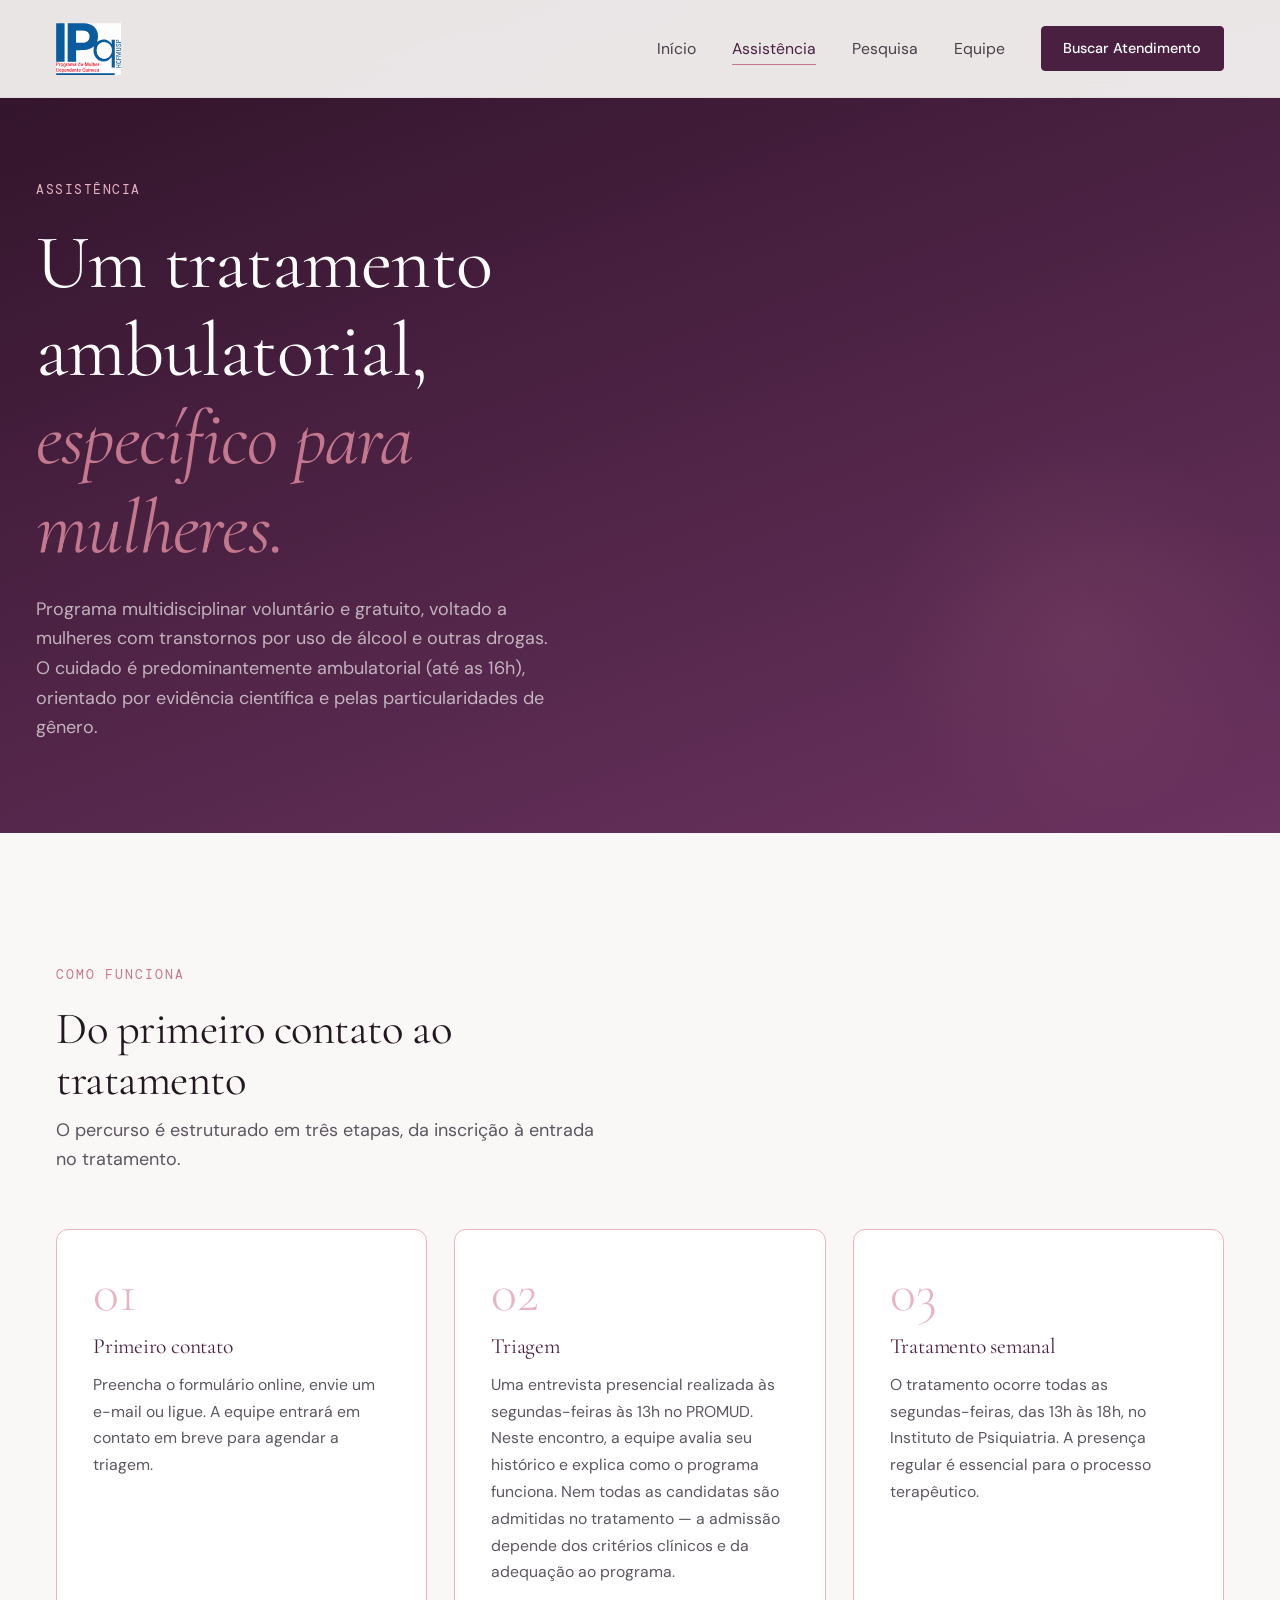
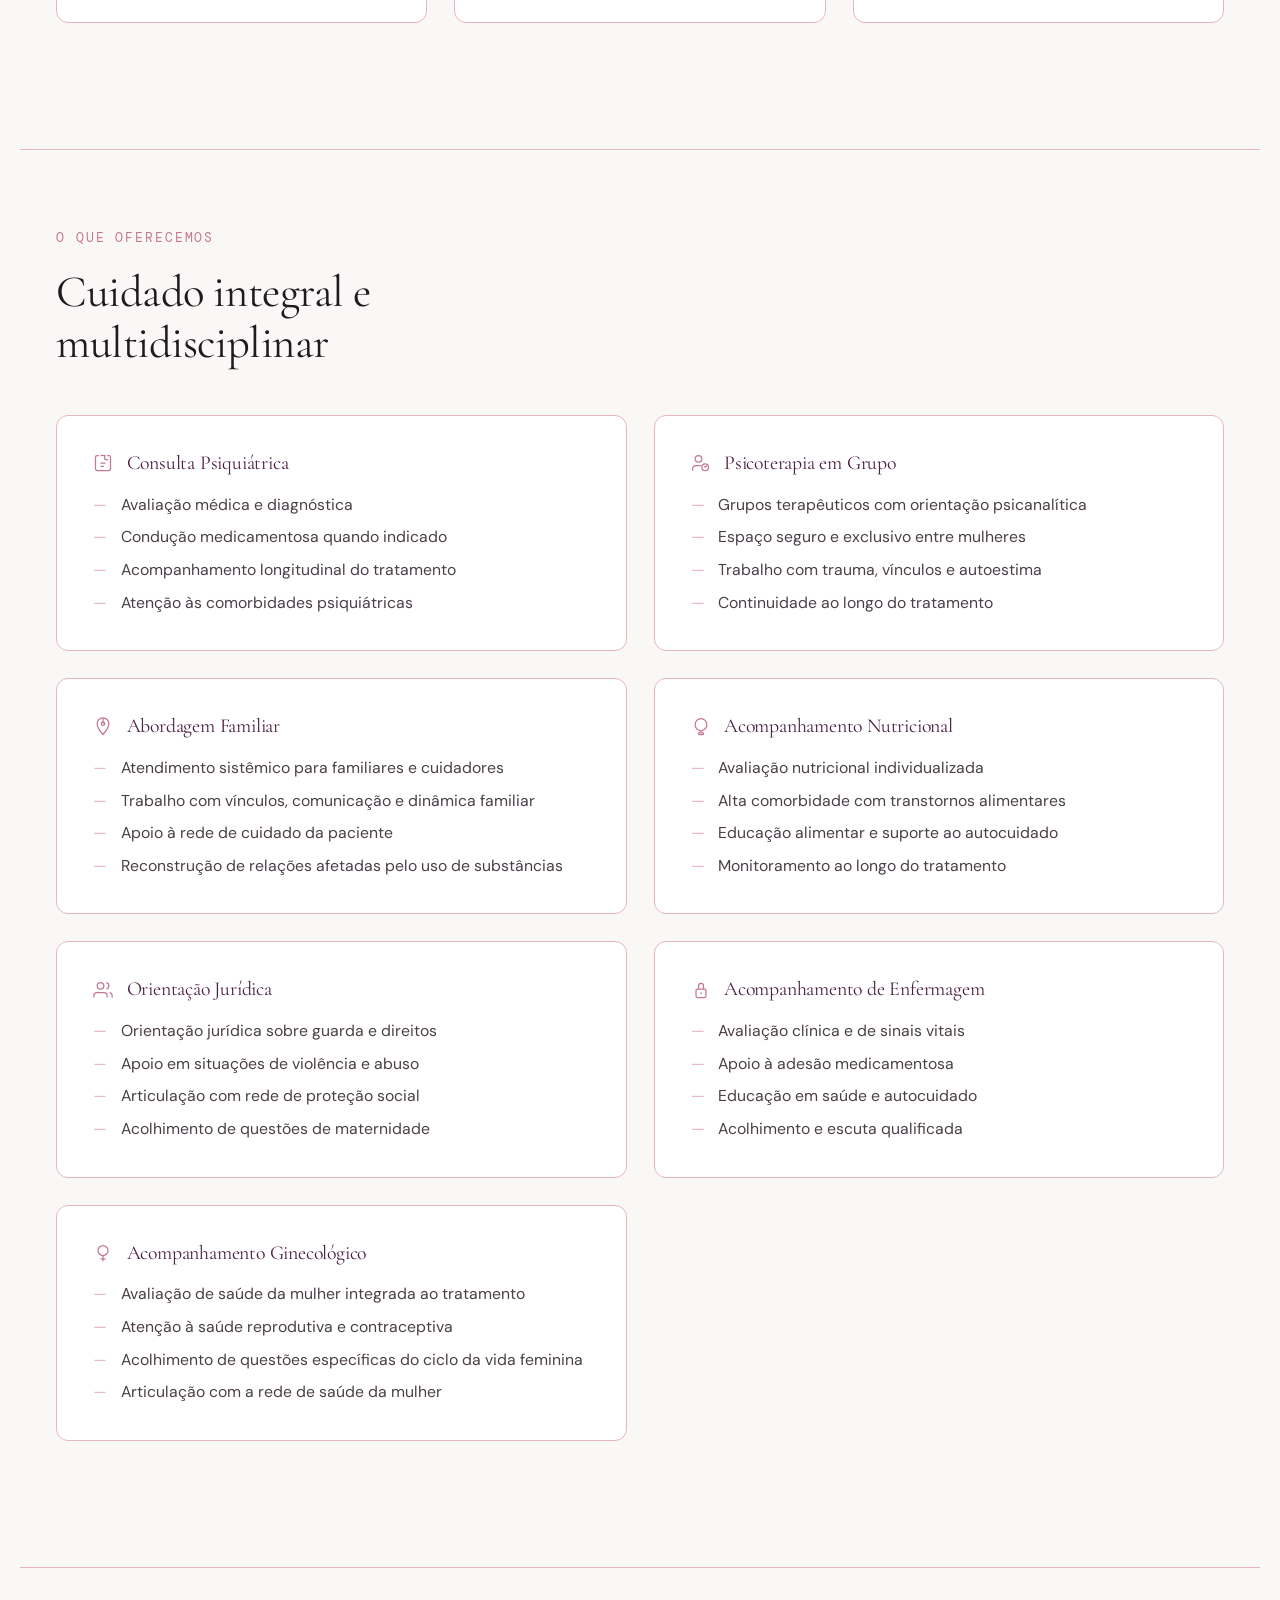
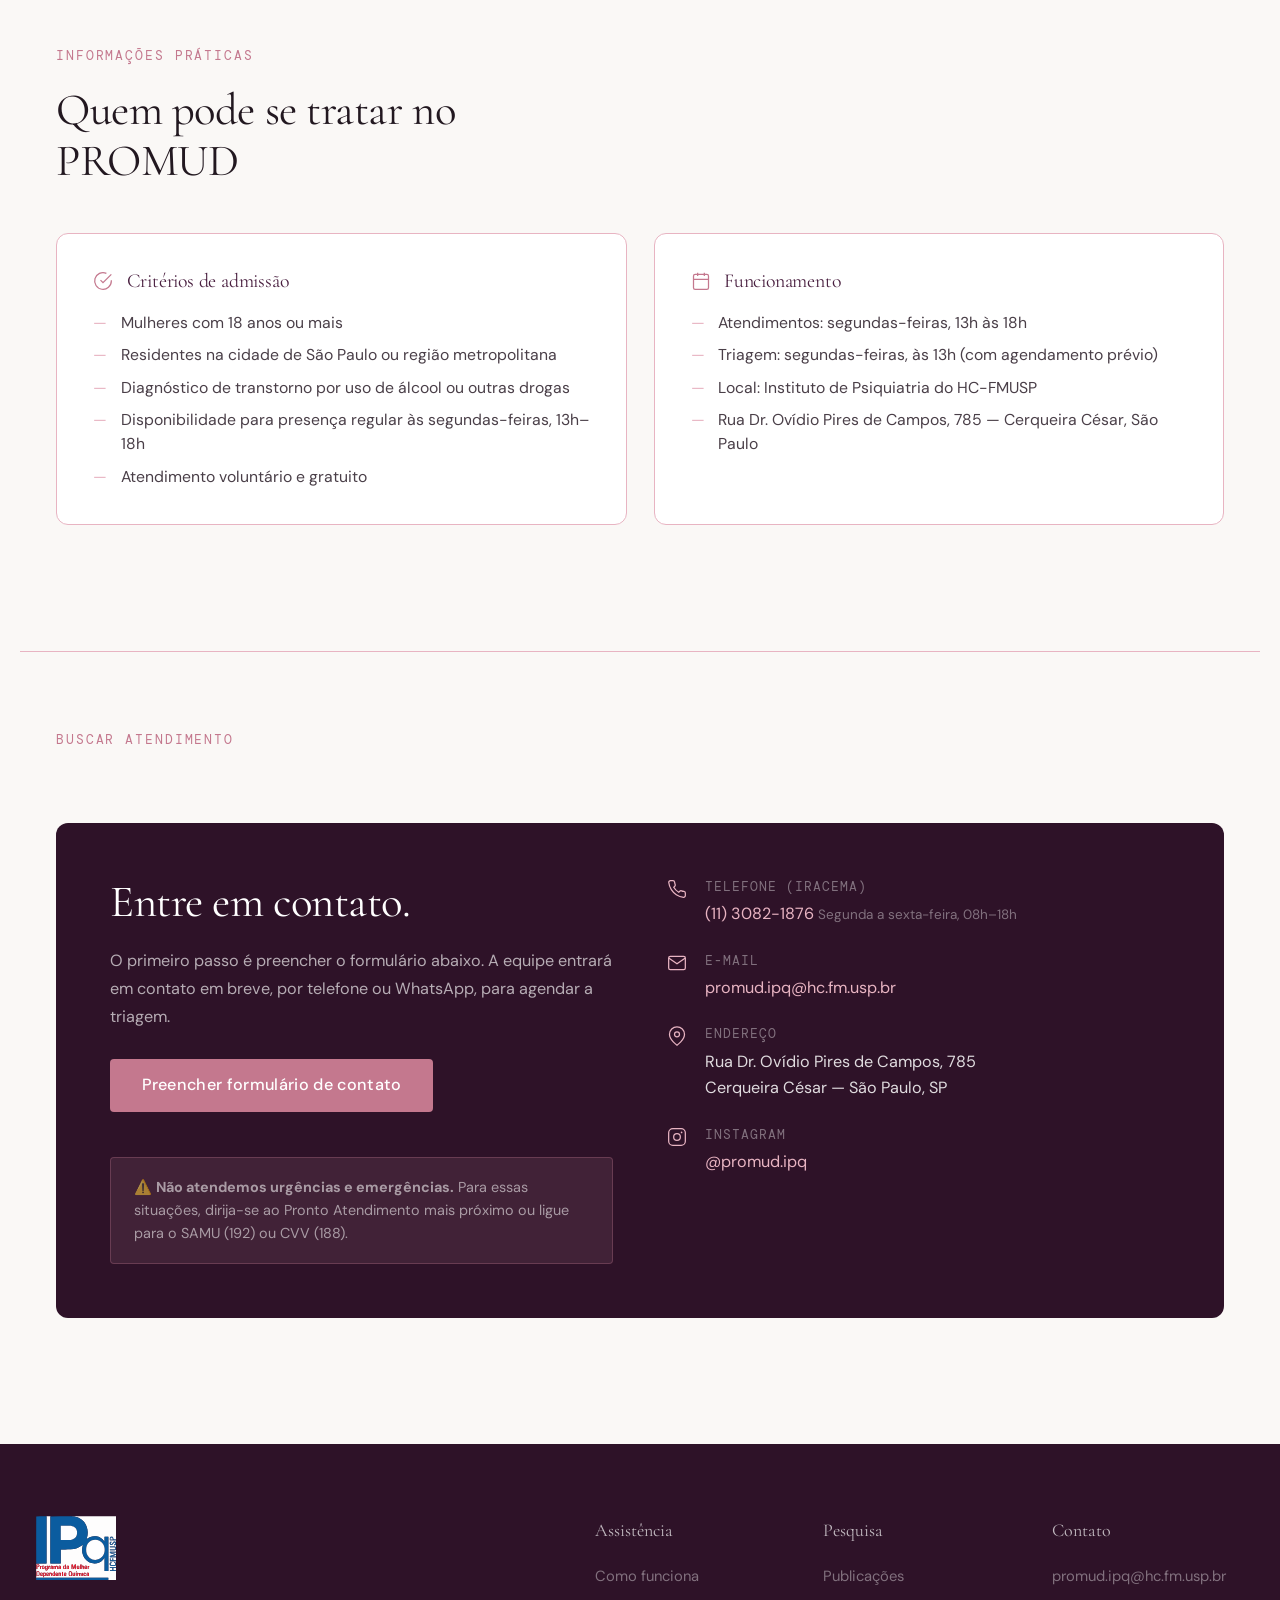
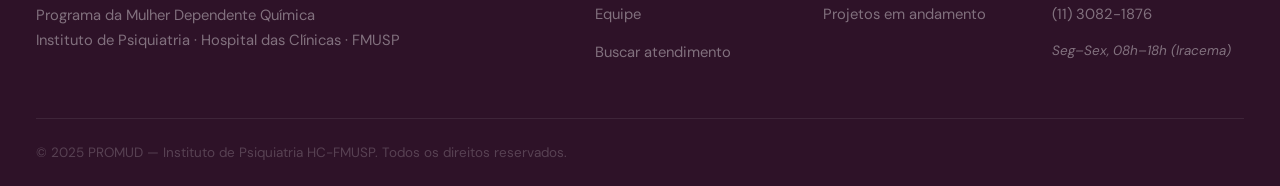
==== assistencia.html @ 90214d8c "Add initial workspace configuration for Promud site" ====
<!DOCTYPE html>
<html lang="pt-BR">
<head>
  <meta charset="UTF-8" />
  <meta name="viewport" content="width=device-width, initial-scale=1.0" />
  <title>Assistência — PROMUD · IPq HC-FMUSP</title>
  <meta name="description" content="Como funciona o tratamento no PROMUD. Ambulatório especializado em mulheres com transtornos por uso de álcool e outras drogas no Instituto de Psiquiatria HC-FMUSP." />
  <link rel="preconnect" href="https://fonts.googleapis.com" />
  <link rel="preconnect" href="https://fonts.gstatic.com" crossorigin />
  <link href="https://fonts.googleapis.com/css2?family=Cormorant+Garamond:ital,wght@0,300;0,400;0,500;0,600;1,300;1,400&family=DM+Sans:wght@300;400;500&family=DM+Mono:wght@400&display=swap" rel="stylesheet" />
  <link rel="stylesheet" href="style.css" />
</head>
<body>

  <header class="site-header" id="site-header">
    <div class="header-inner">
      <a href="index.html" class="logo-wrap">
        <img src="assets/logo.svg" alt="PROMUD — IPq HC-FMUSP" class="logo-img" />
      </a>
      <nav class="main-nav">
        <a href="index.html" class="nav-link">Início</a>
        <a href="assistencia.html" class="nav-link active">Assistência</a>
        <a href="pesquisa.html" class="nav-link">Pesquisa</a>
        <a href="equipe.html" class="nav-link">Equipe</a>
        <a href="#contato" class="nav-cta">Buscar Atendimento</a>
      </nav>
      <button class="hamburger" id="hamburger" aria-label="Menu">
        <span></span><span></span><span></span>
      </button>
    </div>
    <div class="mobile-nav" id="mobile-nav">
      <a href="index.html">Início</a>
      <a href="assistencia.html">Assistência</a>
      <a href="pesquisa.html">Pesquisa</a>
      <a href="equipe.html">Equipe</a>
      <a href="#contato">Buscar Atendimento</a>
    </div>
  </header>

  <!-- PAGE HERO -->
  <section class="page-hero">
    <div class="page-hero-inner">
      <span class="page-hero-badge fade-up">Assistência</span>
      <h1 class="fade-up delay-1">Um tratamento ambulatorial,<br/><em>específico para mulheres.</em></h1>
      <p class="fade-up delay-2">Programa multidisciplinar voluntário e gratuito, voltado a mulheres com transtornos por uso de álcool e outras drogas. O cuidado é predominantemente ambulatorial (até as 16h), orientado por evidência científica e pelas particularidades de gênero.</p>
    </div>
  </section>

  <!-- COMO FUNCIONA -->
  <section class="content-section">
    <span class="section-label reveal">Como funciona</span>
    <h2 class="reveal" style="max-width: 500px; margin-bottom: 0.5rem;">Do primeiro contato ao tratamento</h2>
    <p class="reveal" style="color: var(--slate); max-width: 560px; margin-bottom: 0;">O percurso é estruturado em três etapas, da inscrição à entrada no tratamento.</p>
    <div class="how-grid">
      <div class="how-card reveal">
        <div class="how-num">01</div>
        <h3>Primeiro contato</h3>
        <p>Preencha o formulário online, envie um e-mail ou ligue. A equipe entrará em contato em breve para agendar a triagem.</p>
      </div>
      <div class="how-card reveal" style="transition-delay: 0.1s">
        <div class="how-num">02</div>
        <h3>Triagem</h3>
        <p>Uma entrevista presencial realizada às segundas-feiras às 13h no PROMUD. Neste encontro, a equipe avalia seu histórico e explica como o programa funciona. Nem todas as candidatas são admitidas no tratamento — a admissão depende dos critérios clínicos e da adequação ao programa.</p>
      </div>
      <div class="how-card reveal" style="transition-delay: 0.2s">
        <div class="how-num">03</div>
        <h3>Tratamento semanal</h3>
        <p>O tratamento ocorre todas as segundas-feiras, das 13h às 18h, no Instituto de Psiquiatria. A presença regular é essencial para o processo terapêutico.</p>
      </div>
    </div>
  </section>

  <div class="section-divider"></div>

  <!-- O QUE OFERECEMOS -->
  <section class="content-section" style="padding-top: 4rem;">
    <span class="section-label reveal">O que oferecemos</span>
    <h2 class="reveal" style="max-width: 520px; margin-bottom: 2rem;">Cuidado integral e multidisciplinar</h2>
    <div class="info-grid">
      <div class="info-card reveal">
        <h3>
          <svg viewBox="0 0 24 24" fill="none" stroke="currentColor" stroke-width="1.5"><path d="M9 12h6M9 16h4M7 3H5a2 2 0 0 0-2 2v14a2 2 0 0 0 2 2h14a2 2 0 0 0 2-2V5a2 2 0 0 0-2-2h-2"/><path d="M14 3v4a1 1 0 0 0 1 1h3"/><path d="M9 3h6"/></svg>
          Consulta Psiquiátrica
        </h3>
        <ul>
          <li>Avaliação médica e diagnóstica</li>
          <li>Condução medicamentosa quando indicado</li>
          <li>Acompanhamento longitudinal do tratamento</li>
          <li>Atenção às comorbidades psiquiátricas</li>
        </ul>
      </div>
      <div class="info-card reveal">
        <h3>
          <svg viewBox="0 0 24 24" fill="none" stroke="currentColor" stroke-width="1.5"><circle cx="9" cy="7" r="4"/><path d="M2 21v-2a4 4 0 0 1 4-4h6"/><circle cx="17" cy="17" r="4"/><path d="m19 15-2 2-1-1"/></svg>
          Psicoterapia em Grupo
        </h3>
        <ul>
          <li>Grupos terapêuticos com orientação psicanalítica</li>
          <li>Espaço seguro e exclusivo entre mulheres</li>
          <li>Trabalho com trauma, vínculos e autoestima</li>
          <li>Continuidade ao longo do tratamento</li>
        </ul>
      </div>
      <div class="info-card reveal">
        <h3>
          <svg viewBox="0 0 24 24" fill="none" stroke="currentColor" stroke-width="1.5"><path d="M12 2v6M5 8a7 7 0 0 1 14 0c0 5-7 13-7 13S5 13 5 8z"/><circle cx="12" cy="8" r="2"/></svg>
          Abordagem Familiar
        </h3>
        <ul>
          <li>Atendimento sistêmico para familiares e cuidadores</li>
          <li>Trabalho com vínculos, comunicação e dinâmica familiar</li>
          <li>Apoio à rede de cuidado da paciente</li>
          <li>Reconstrução de relações afetadas pelo uso de substâncias</li>
        </ul>
      </div>
      <div class="info-card reveal">
        <h3>
          <svg viewBox="0 0 24 24" fill="none" stroke="currentColor" stroke-width="1.5"><path d="M12 2a7 7 0 0 1 7 7c0 3.5-2.5 6.5-6 7.4V19h1a1 1 0 0 1 0 2h-4a1 1 0 0 1 0-2h1v-2.6C7.5 15.5 5 12.5 5 9a7 7 0 0 1 7-7z"/></svg>
          Acompanhamento Nutricional
        </h3>
        <ul>
          <li>Avaliação nutricional individualizada</li>
          <li>Alta comorbidade com transtornos alimentares</li>
          <li>Educação alimentar e suporte ao autocuidado</li>
          <li>Monitoramento ao longo do tratamento</li>
        </ul>
      </div>
      <div class="info-card reveal">
        <h3>
          <svg viewBox="0 0 24 24" fill="none" stroke="currentColor" stroke-width="1.5"><path d="M17 21v-2a4 4 0 0 0-4-4H5a4 4 0 0 0-4 4v2"/><circle cx="9" cy="7" r="4"/><path d="M23 21v-2a4 4 0 0 0-3-3.87"/><path d="M16 3.13a4 4 0 0 1 0 7.75"/></svg>
          Orientação Jurídica
        </h3>
        <ul>
          <li>Orientação jurídica sobre guarda e direitos</li>
          <li>Apoio em situações de violência e abuso</li>
          <li>Articulação com rede de proteção social</li>
          <li>Acolhimento de questões de maternidade</li>
        </ul>
      </div>
      <div class="info-card reveal">
        <h3>
          <svg viewBox="0 0 24 24" fill="none" stroke="currentColor" stroke-width="1.5"><path d="M9 11V7a3 3 0 1 1 6 0v4"/><rect x="6" y="11" width="12" height="10" rx="2"/><path d="M12 15v2"/></svg>
          Acompanhamento de Enfermagem
        </h3>
        <ul>
          <li>Avaliação clínica e de sinais vitais</li>
          <li>Apoio à adesão medicamentosa</li>
          <li>Educação em saúde e autocuidado</li>
          <li>Acolhimento e escuta qualificada</li>
        </ul>
      </div>
      <div class="info-card reveal">
        <h3>
          <svg viewBox="0 0 24 24" fill="none" stroke="currentColor" stroke-width="1.5"><circle cx="12" cy="9" r="6"/><path d="M12 15v7M9 19h6"/></svg>
          Acompanhamento Ginecológico
        </h3>
        <ul>
          <li>Avaliação de saúde da mulher integrada ao tratamento</li>
          <li>Atenção à saúde reprodutiva e contraceptiva</li>
          <li>Acolhimento de questões específicas do ciclo da vida feminina</li>
          <li>Articulação com a rede de saúde da mulher</li>
        </ul>
      </div>
    </div>
  </section>

  <div class="section-divider"></div>

  <!-- CRITÉRIOS E INFORMAÇÕES PRÁTICAS -->
  <section class="content-section" style="padding-top: 4rem;">
    <span class="section-label reveal">Informações práticas</span>
    <h2 class="reveal" style="max-width: 480px; margin-bottom: 2rem;">Quem pode se tratar no PROMUD</h2>
    <div class="info-grid">
      <div class="info-card reveal">
        <h3>
          <svg viewBox="0 0 24 24" fill="none" stroke="currentColor" stroke-width="1.5"><path d="M22 11.08V12a10 10 0 1 1-5.93-9.14"/><path d="m9 11 3 3L22 4"/></svg>
          Critérios de admissão
        </h3>
        <ul>
          <li>Mulheres com 18 anos ou mais</li>
          <li>Residentes na cidade de São Paulo ou região metropolitana</li>
          <li>Diagnóstico de transtorno por uso de álcool ou outras drogas</li>
          <li>Disponibilidade para presença regular às segundas-feiras, 13h–18h</li>
          <li>Atendimento voluntário e gratuito</li>
        </ul>
      </div>
      <div class="info-card reveal">
        <h3>
          <svg viewBox="0 0 24 24" fill="none" stroke="currentColor" stroke-width="1.5"><rect x="3" y="4" width="18" height="18" rx="2"/><path d="M16 2v4M8 2v4M3 10h18"/></svg>
          Funcionamento
        </h3>
        <ul>
          <li>Atendimentos: segundas-feiras, 13h às 18h</li>
          <li>Triagem: segundas-feiras, às 13h (com agendamento prévio)</li>
          <li>Local: Instituto de Psiquiatria do HC-FMUSP</li>
          <li>Rua Dr. Ovídio Pires de Campos, 785 — Cerqueira César, São Paulo</li>
        </ul>
      </div>
    </div>
  </section>

  <div class="section-divider"></div>

  <!-- CONTATO / COMO BUSCAR ATENDIMENTO -->
  <section class="content-section" id="contato" style="padding-top: 4rem; padding-bottom: var(--space-xl);">
    <span class="section-label reveal">Buscar atendimento</span>
    <div class="contact-block reveal">
      <div>
        <h2>Entre em contato.</h2>
        <p>O primeiro passo é preencher o formulário abaixo. A equipe entrará em contato em breve, por telefone ou WhatsApp, para agendar a triagem.</p>
        <a href="https://forms.gle/j1ZZpUedTJnzudqb7" target="_blank" rel="noopener" class="btn btn-primary" style="background: var(--rose); margin-bottom: 1.5rem;">
          Preencher formulário de contato
        </a>
        <div class="warning-box">
          ⚠️ <strong>Não atendemos urgências e emergências.</strong> Para essas situações, dirija-se ao Pronto Atendimento mais próximo ou ligue para o SAMU (192) ou CVV (188).
        </div>
      </div>
      <div>
        <div class="contact-item">
          <svg viewBox="0 0 24 24" fill="none" stroke="currentColor" stroke-width="1.5"><path d="M22 16.92v3a2 2 0 0 1-2.18 2 19.79 19.79 0 0 1-8.63-3.07 19.5 19.5 0 0 1-6-6A19.79 19.79 0 0 1 2.12 4.18 2 2 0 0 1 4.11 2h3a2 2 0 0 1 2 1.72c.127.96.361 1.903.7 2.81a2 2 0 0 1-.45 2.11L8.09 9.91a16 16 0 0 0 6 6l1.27-1.27a2 2 0 0 1 2.11-.45c.907.339 1.85.573 2.81.7A2 2 0 0 1 22 16.92z"/></svg>
          <div class="contact-item-text">
            <span class="contact-item-label">Telefone (Iracema)</span>
            <span class="contact-item-val"><a href="tel:+551130821876">(11) 3082-1876</a></span>
            <span style="font-size: 0.75rem; color: rgba(255,255,255,0.4);">Segunda a sexta-feira, 08h–18h</span>
          </div>
        </div>
        <div class="contact-item">
          <svg viewBox="0 0 24 24" fill="none" stroke="currentColor" stroke-width="1.5"><path d="M4 4h16c1.1 0 2 .9 2 2v12c0 1.1-.9 2-2 2H4c-1.1 0-2-.9-2-2V6c0-1.1.9-2 2-2z"/><polyline points="22,6 12,13 2,6"/></svg>
          <div class="contact-item-text">
            <span class="contact-item-label">E-mail</span>
            <span class="contact-item-val"><a href="mailto:promud.ipq@hc.fm.usp.br">promud.ipq@hc.fm.usp.br</a></span>
          </div>
        </div>
        <div class="contact-item">
          <svg viewBox="0 0 24 24" fill="none" stroke="currentColor" stroke-width="1.5"><path d="M21 10c0 7-9 13-9 13s-9-6-9-13a9 9 0 0 1 18 0z"/><circle cx="12" cy="10" r="3"/></svg>
          <div class="contact-item-text">
            <span class="contact-item-label">Endereço</span>
            <span class="contact-item-val">Rua Dr. Ovídio Pires de Campos, 785<br/>Cerqueira César — São Paulo, SP</span>
          </div>
        </div>
        <div class="contact-item">
          <svg viewBox="0 0 24 24" fill="none" stroke="currentColor" stroke-width="1.5"><rect x="2" y="2" width="20" height="20" rx="5"/><circle cx="12" cy="12" r="4"/><circle cx="17.5" cy="6.5" r="1" fill="currentColor" stroke="none"/></svg>
          <div class="contact-item-text">
            <span class="contact-item-label">Instagram</span>
            <span class="contact-item-val"><a href="https://www.instagram.com/promud.ipq/" target="_blank" rel="noopener">@promud.ipq</a></span>
          </div>
        </div>
      </div>
    </div>
  </section>

  <!-- FOOTER -->
  <footer class="site-footer">
    <div class="footer-inner">
        <div class="footer-brand">
        <a href="index.html" class="logo-wrap">
          <img src="assets/logo.svg" alt="PROMUD — IPq HC-FMUSP" class="logo-img logo-img-footer" />
        </a>
        <p class="footer-tagline">Programa da Mulher Dependente Química<br/>Instituto de Psiquiatria · Hospital das Clínicas · FMUSP</p>
      </div>
      <div class="footer-links">
        <div class="footer-col">
          <h4>Assistência</h4>
          <a href="assistencia.html">Como funciona</a>
          <a href="equipe.html">Equipe</a>
          <a href="#contato">Buscar atendimento</a>
        </div>
        <div class="footer-col">
          <h4>Pesquisa</h4>
          <a href="pesquisa.html#publicacoes">Publicações</a>
          <a href="pesquisa.html#projetos">Projetos em andamento</a>
        </div>
        <div class="footer-col">
          <h4>Contato</h4>
          <a href="mailto:promud.ipq@hc.fm.usp.br">promud.ipq@hc.fm.usp.br</a>
          <a href="tel:+551130821876">(11) 3082-1876</a>
          <span class="footer-hours">Seg–Sex, 08h–18h (Iracema)</span>
        </div>
      </div>
    </div>
    <div class="footer-bottom">
      <span>© 2025 PROMUD — Instituto de Psiquiatria HC-FMUSP. Todos os direitos reservados.</span>
    </div>
  </footer>

  <script src="main.js"></script>
</body>
</html>
---- style.css ----
/* ============================================
   PROMUD — CSS
   Tone: sério, acolhedor, científico, feminino
   Palette: deep plum, dusty rose, warm white, slate
   Typography: Cormorant Garamond (display) + DM Sans (body)
   ============================================ */

:root {
  /* Cores */
  --plum:       #4a2040;
  --plum-deep:  #2e1228;
  --plum-mid:   #6b3360;
  --rose:       #c4788e;
  --rose-light: #e8b4c2;
  --rose-pale:  #f5e6ea;
  --blush:      #fdf0f2;
  --warm-white: #faf8f6;
  --slate:      #5c5660;
  --slate-light:#8a8590;
  --gold:       #c9a96e;
  --text:       #221820;
  --text-mid:   #4a3f48;

  /* Spacing */
  --space-xs: 0.5rem;
  --space-sm: 1rem;
  --space-md: 2rem;
  --space-lg: 4rem;
  --space-xl: 7rem;

  /* Misc */
  --radius:   4px;
  --radius-lg: 12px;
  --transition: 0.35s cubic-bezier(0.4, 0, 0.2, 1);
  --shadow: 0 8px 32px rgba(74, 32, 64, 0.12);
  --shadow-lg: 0 24px 64px rgba(74, 32, 64, 0.18);
}

/* ---- RESET & BASE ---- */
*, *::before, *::after { box-sizing: border-box; margin: 0; padding: 0; }
html {
  scroll-behavior: smooth;
  font-size: 18px;
}
body {
  font-family: 'DM Sans', sans-serif;
  font-size: 1rem;
  line-height: 1.65;
  color: var(--text);
  background: var(--warm-white);
  overflow-x: hidden;
}
img { max-width: 100%; display: block; }
a { color: inherit; text-decoration: none; }
ul { list-style: none; }

/* ---- TYPOGRAPHY ---- */
h1, h2, h3 {
  font-family: 'Cormorant Garamond', serif;
  font-weight: 400;
  line-height: 1.15;
  letter-spacing: -0.01em;
}
h1 { font-size: clamp(2.6rem, 6vw, 4.8rem); }
h2 { font-size: clamp(1.8rem, 3.5vw, 2.8rem); }
h3 { font-size: clamp(1.2rem, 2vw, 1.6rem); }

em { font-style: italic; color: var(--rose); }

.section-label {
  display: inline-block;
  font-family: 'DM Mono', monospace;
  font-size: 0.7rem;
  letter-spacing: 0.15em;
  text-transform: uppercase;
  color: var(--rose);
  margin-bottom: 1rem;
}

/* ---- BUTTONS ---- */
.btn {
  display: inline-flex;
  align-items: center;
  gap: 0.5rem;
  padding: 0.75rem 1.75rem;
  border-radius: var(--radius);
  font-family: 'DM Sans', sans-serif;
  font-size: 0.9rem;
  font-weight: 500;
  letter-spacing: 0.02em;
  transition: var(--transition);
  cursor: pointer;
  border: none;
}
.btn-primary {
  background: var(--plum);
  color: #fff;
}
.btn-primary:hover {
  background: var(--plum-deep);
  transform: translateY(-2px);
  box-shadow: var(--shadow);
}
.btn-ghost {
  background: transparent;
  color: var(--plum);
  border: 1.5px solid var(--plum);
}
.btn-ghost:hover {
  background: var(--plum);
  color: #fff;
}
.btn-ghost-light {
  background: transparent;
  color: #fff;
  border: 1.5px solid rgba(255,255,255,0.5);
}
.btn-ghost-light:hover {
  background: rgba(255,255,255,0.15);
}
.btn-outline {
  background: transparent;
  color: var(--plum);
  border: 1.5px solid var(--rose);
}
.btn-outline:hover {
  background: var(--rose-pale);
}

/* ---- ANIMATIONS ---- */
.fade-up {
  opacity: 0;
  transform: translateY(24px);
  animation: fadeUp 0.8s ease forwards;
}
.delay-1 { animation-delay: 0.15s; }
.delay-2 { animation-delay: 0.3s; }
.delay-3 { animation-delay: 0.45s; }

@keyframes fadeUp {
  to { opacity: 1; transform: translateY(0); }
}

.reveal {
  opacity: 0;
  transform: translateY(32px);
  transition: opacity 0.7s ease, transform 0.7s ease;
}
.reveal.visible {
  opacity: 1;
  transform: translateY(0);
}

/* ============================================
   HEADER
   ============================================ */
.site-header {
  position: fixed;
  top: 0; left: 0; right: 0;
  z-index: 100;
  background: rgba(250, 248, 246, 0.92);
  backdrop-filter: blur(14px);
  -webkit-backdrop-filter: blur(14px);
  border-bottom: 1px solid rgba(74, 32, 64, 0.06);
  transition: background 0.4s ease, box-shadow 0.4s ease, border-color 0.4s ease;
}
.site-header.scrolled {
  background: rgba(250, 248, 246, 0.97);
  box-shadow: 0 1px 0 rgba(74,32,64,0.08);
  border-bottom-color: transparent;
}
.header-inner {
  max-width: 1240px;
  margin: 0 auto;
  padding: 1.25rem 2rem;
  display: flex;
  align-items: center;
  justify-content: space-between;
}
.logo-wrap {
  display: flex;
  align-items: center;
}
.logo-img {
  height: 52px;
  width: auto;
  display: block;
  transition: opacity 0.2s;
}
.logo-img:hover { opacity: 0.85; }
.logo-img-footer {
  height: 64px;
}
.main-nav {
  display: flex;
  align-items: center;
  gap: 2rem;
}
.nav-link {
  font-size: 0.875rem;
  color: var(--text-mid);
  font-weight: 400;
  position: relative;
  transition: color 0.2s;
}
.nav-link::after {
  content: '';
  position: absolute;
  left: 0; bottom: -4px;
  width: 0; height: 1.5px;
  background: var(--rose);
  transition: width 0.3s ease;
}
.nav-link:hover { color: var(--plum); }
.nav-link:hover::after { width: 100%; }
.nav-link.active { color: var(--plum); }
.nav-link.active::after { width: 100%; }
.nav-cta {
  font-size: 0.8rem;
  font-weight: 500;
  padding: 0.55rem 1.2rem;
  background: var(--plum);
  color: #fff;
  border: 1px solid var(--plum);
  border-radius: var(--radius);
  transition: var(--transition);
}
.nav-cta:hover {
  background: var(--plum-deep);
  border-color: var(--plum-deep);
  transform: translateY(-1px);
}
.hamburger {
  display: none;
  flex-direction: column;
  gap: 5px;
  background: none;
  border: none;
  cursor: pointer;
  padding: 4px;
}
.hamburger span {
  display: block;
  width: 24px; height: 2px;
  background: var(--plum);
  transition: var(--transition);
}
.mobile-nav {
  display: none;
  flex-direction: column;
  background: rgba(250,248,246,0.98);
  backdrop-filter: blur(16px);
  padding: 1.5rem 2rem;
  gap: 1.25rem;
  border-top: 1px solid var(--rose-light);
}
.mobile-nav a {
  font-size: 1rem;
  color: var(--text-mid);
  font-weight: 400;
}
.mobile-nav.open { display: flex; }

/* ============================================
   HERO
   ============================================ */
.hero {
  min-height: 100vh;
  display: flex;
  flex-direction: column;
  justify-content: center;
  position: relative;
  padding: 10rem 2rem 6rem;
  overflow: hidden;
}
.hero-bg {
  position: absolute;
  inset: 0;
  z-index: 0;
}
.hero-gradient {
  position: absolute;
  inset: 0;
  background: linear-gradient(
    135deg,
    var(--plum-deep) 0%,
    var(--plum) 45%,
    #7a3d70 75%,
    #a05080 100%
  );
}
.hero-noise {
  position: absolute;
  inset: 0;
  background-image: url("data:image/svg+xml,%3Csvg viewBox='0 0 200 200' xmlns='http://www.w3.org/2000/svg'%3E%3Cfilter id='n'%3E%3CfeTurbulence type='fractalNoise' baseFrequency='0.75' numOctaves='4' stitchTiles='stitch'/%3E%3C/filter%3E%3Crect width='100%25' height='100%25' filter='url(%23n)' opacity='0.04'/%3E%3C/svg%3E");
  background-size: 200px 200px;
  opacity: 0.5;
}
.hero-lines {
  position: absolute;
  inset: 0;
  background-image: repeating-linear-gradient(
    90deg,
    transparent,
    transparent 79px,
    rgba(255,255,255,0.03) 79px,
    rgba(255,255,255,0.03) 80px
  );
}
.hero-content {
  position: relative;
  z-index: 1;
  max-width: 1240px;
  margin: 0 auto;
  width: 100%;
}
.hero-badge {
  display: inline-flex;
  align-items: center;
  gap: 0.5rem;
  font-family: 'DM Mono', monospace;
  font-size: 0.7rem;
  letter-spacing: 0.12em;
  text-transform: uppercase;
  color: var(--rose-light);
  border: 1px solid rgba(196,120,142,0.4);
  border-radius: 99px;
  padding: 0.35rem 1rem;
  margin-bottom: 2rem;
}
.hero-title {
  color: #fff;
  font-size: clamp(3rem, 7vw, 5.5rem);
  font-weight: 300;
  margin-bottom: 1.5rem;
  max-width: 720px;
}
.hero-title em {
  color: var(--rose-light);
  font-style: italic;
  font-weight: 300;
}
.hero-desc {
  color: rgba(255,255,255,0.75);
  max-width: 560px;
  font-size: 1.05rem;
  margin-bottom: 2.5rem;
  line-height: 1.7;
}
.hero-actions {
  display: flex;
  flex-wrap: wrap;
  gap: 1rem;
}
.hero-actions .btn-primary {
  background: var(--rose);
  color: #fff;
}
.hero-actions .btn-primary:hover {
  background: var(--rose-light);
  color: var(--plum-deep);
}
.hero-actions .btn-ghost {
  color: rgba(255,255,255,0.85);
  border-color: rgba(255,255,255,0.35);
}
.hero-actions .btn-ghost:hover {
  background: rgba(255,255,255,0.12);
  color: #fff;
}

.hero-stats {
  position: relative;
  z-index: 1;
  max-width: 1240px;
  margin: 5rem auto 0;
  width: 100%;
  display: flex;
  align-items: center;
  gap: 2rem;
  padding-top: 2rem;
  border-top: 1px solid rgba(255,255,255,0.12);
}
.stat { text-align: left; }
.stat-n {
  display: block;
  font-family: 'Cormorant Garamond', serif;
  font-size: 2.2rem;
  font-weight: 400;
  color: #fff;
  line-height: 1;
}
.stat-n sup { font-size: 1.1rem; vertical-align: super; }
.stat-l {
  display: block;
  font-size: 0.72rem;
  letter-spacing: 0.06em;
  text-transform: uppercase;
  color: rgba(255,255,255,0.5);
  margin-top: 0.25rem;
  font-family: 'DM Mono', monospace;
}
.stat-div {
  width: 1px;
  height: 40px;
  background: rgba(255,255,255,0.15);
}

/* ============================================
   PILLARS
   ============================================ */
.pillars {
  display: grid;
  grid-template-columns: 1fr 1fr;
  min-height: 520px;
}
.pillar {
  padding: var(--space-xl) var(--space-lg);
  display: flex;
  flex-direction: column;
  gap: 1.5rem;
  cursor: pointer;
  transition: var(--transition);
  position: relative;
  overflow: hidden;
}
.pillar::before {
  content: '';
  position: absolute;
  inset: 0;
  opacity: 0;
  transition: opacity 0.4s ease;
}
.pillar:hover::before { opacity: 1; }

.pillar-assistencia {
  background: var(--rose-pale);
}
.pillar-assistencia::before {
  background: linear-gradient(135deg, #f0d8df, var(--rose-pale));
}
.pillar-pesquisa {
  background: var(--blush);
  border-left: 1px solid var(--rose-light);
}
.pillar-pesquisa::before {
  background: linear-gradient(135deg, #f7eaf0, var(--blush));
}
.pillar:hover { transform: translateY(-4px); box-shadow: var(--shadow-lg); }

.pillar-icon {
  width: 52px; height: 52px;
  display: flex; align-items: center; justify-content: center;
  color: var(--plum);
  opacity: 0.7;
  position: relative;
  z-index: 1;
}
.pillar-icon svg { width: 100%; height: 100%; }
.pillar-body { position: relative; z-index: 1; }
.pillar-title {
  font-size: clamp(2rem, 3vw, 3rem);
  color: var(--plum);
  margin-bottom: 1rem;
}
.pillar-desc {
  color: var(--text-mid);
  font-size: 0.95rem;
  line-height: 1.7;
  max-width: 400px;
  margin-bottom: 1.25rem;
}
.pillar-list {
  display: flex;
  flex-direction: column;
  gap: 0.4rem;
  margin-bottom: 1.75rem;
}
.pillar-list li {
  font-size: 0.875rem;
  color: var(--slate);
  display: flex;
  align-items: center;
  gap: 0.6rem;
}
.pillar-list li::before {
  content: '';
  display: inline-block;
  width: 18px; height: 1px;
  background: var(--rose);
  flex-shrink: 0;
}
.pillar-link {
  display: inline-flex;
  align-items: center;
  gap: 0.5rem;
  font-size: 0.875rem;
  font-weight: 500;
  color: var(--plum);
  border-bottom: 1px solid var(--rose);
  padding-bottom: 2px;
  transition: gap 0.2s;
}
.pillar:hover .pillar-link { gap: 0.75rem; }

/* ============================================
   ABOUT STRIP
   ============================================ */
.about-strip {
  background: var(--plum-deep);
  padding: var(--space-xl) 2rem;
}
.about-strip-inner {
  max-width: 1240px;
  margin: 0 auto;
  display: grid;
  grid-template-columns: 1fr 1fr;
  gap: 5rem;
  align-items: center;
}
.about-strip .section-label { color: var(--rose-light); }
.about-title {
  color: #fff;
  margin-bottom: 1.5rem;
  max-width: 480px;
}
.about-text p {
  color: rgba(255,255,255,0.65);
  font-size: 0.95rem;
  line-height: 1.8;
  margin-bottom: 1rem;
}
.about-text p strong { color: rgba(255,255,255,0.9); }
.about-text .btn-outline {
  color: var(--rose-light);
  border-color: rgba(196,120,142,0.4);
  margin-top: 1rem;
}
.about-text .btn-outline:hover {
  background: rgba(196,120,142,0.12);
}
.about-visual {
  display: flex;
  flex-direction: column;
  gap: 1rem;
}
.about-card {
  display: flex;
  align-items: center;
  gap: 1.5rem;
  padding: 1.25rem 1.75rem;
  border: 1px solid rgba(255,255,255,0.08);
  border-radius: var(--radius-lg);
  background: rgba(255,255,255,0.04);
  transition: var(--transition);
}
.about-card:hover {
  background: rgba(255,255,255,0.07);
  border-color: rgba(196,120,142,0.3);
}
.about-card.highlight {
  border-color: rgba(196,120,142,0.4);
  background: rgba(196,120,142,0.1);
}
.about-card-year {
  font-family: 'Cormorant Garamond', serif;
  font-size: 2.4rem;
  font-weight: 400;
  color: var(--rose-light);
  min-width: 80px;
}
.about-card-year sup { font-size: 1.2rem; }
.about-card-line {
  font-size: 0.875rem;
  color: rgba(255,255,255,0.65);
  line-height: 1.4;
}

/* ============================================
   HISTORY
   ============================================ */
.history {
  position: relative;
  padding: var(--space-xl) 2rem;
  background:
    radial-gradient(1100px 520px at 85% -10%, rgba(196,120,142,0.10), transparent 60%),
    radial-gradient(900px 460px at -10% 110%, rgba(201,169,110,0.08), transparent 60%),
    var(--warm-white);
}
.history-inner {
  max-width: 1100px;
  margin: 0 auto;
}
.history-head {
  max-width: 720px;
  margin-bottom: 5rem;
}
.history-title {
  color: var(--plum);
  margin: 0.75rem 0 1.5rem;
}
.history-lede {
  color: var(--text-mid);
  font-size: 1.02rem;
  line-height: 1.8;
  max-width: 620px;
  font-family: 'Cormorant Garamond', serif;
  font-style: italic;
  font-size: 1.25rem;
  font-weight: 300;
}
.history-timeline {
  position: relative;
  list-style: none;
  margin: 0;
  padding: 0 0 0 2.25rem;
}
.history-timeline::before {
  content: '';
  position: absolute;
  left: 0.5rem; top: 0.75rem; bottom: 0.75rem;
  width: 1px;
  background: linear-gradient(
    to bottom,
    transparent,
    var(--rose-light) 8%,
    var(--rose-light) 92%,
    transparent
  );
}
.history-era {
  position: relative;
  margin-bottom: 4.5rem;
}
.history-era:last-child { margin-bottom: 0; }
.history-era::before {
  content: '';
  position: absolute;
  left: -2.25rem;
  top: 0.55rem;
  width: 11px; height: 11px;
  border-radius: 50%;
  background: var(--warm-white);
  border: 1.5px solid var(--rose);
  box-shadow: 0 0 0 4px var(--warm-white);
}
.history-era-label {
  display: inline-block;
  font-family: 'DM Mono', monospace;
  font-size: 0.7rem;
  letter-spacing: 0.18em;
  text-transform: uppercase;
  color: var(--plum);
  margin-bottom: 1.75rem;
  padding-bottom: 0.5rem;
  border-bottom: 1px solid var(--rose-light);
}
.history-items {
  display: grid;
  gap: 1.25rem;
}
.history-item {
  display: grid;
  grid-template-columns: 120px 1fr;
  gap: 2rem;
  padding: 1.5rem 0;
  border-top: 1px solid rgba(74, 32, 64, 0.08);
}
.history-item:first-child { border-top: none; padding-top: 0.25rem; }
.history-year {
  font-family: 'Cormorant Garamond', serif;
  font-size: 1.35rem;
  color: var(--rose);
  font-style: italic;
  font-weight: 500;
  letter-spacing: 0.01em;
  padding-top: 0.1rem;
}
.history-body h3 {
  font-family: 'Cormorant Garamond', serif;
  font-size: 1.35rem;
  color: var(--plum);
  margin-bottom: 0.35rem;
}
.history-body p {
  color: var(--text-mid);
  font-size: 0.94rem;
  line-height: 1.75;
}
.history-item-highlight {
  background: linear-gradient(90deg, var(--blush), transparent 70%);
  border-top: none;
  margin-top: 0.5rem;
  padding: 1.5rem 1.5rem 1.5rem 1.25rem;
  border-left: 2px solid var(--rose);
  border-radius: 0 var(--radius-lg) var(--radius-lg) 0;
}
.history-item-highlight + .history-item { border-top: none; }
.history-item-highlight .history-year { color: var(--plum); font-weight: 600; }
.history-item-highlight .history-body h3 { color: var(--plum-deep); }
@media (max-width: 640px) {
  .history-timeline { padding-left: 1.25rem; }
  .history-era::before { left: -1.25rem; }
  .history-item {
    grid-template-columns: 1fr;
    gap: 0.35rem;
  }
  .history-year { font-size: 1.1rem; }
  .history-lede { font-size: 1.1rem; }
}

/* ============================================
   PUBLICATIONS STRIP
   ============================================ */
.pubs-strip {
  padding: var(--space-xl) 2rem;
  background: var(--warm-white);
}
.pubs-inner {
  max-width: 1240px;
  margin: 0 auto;
}
.pubs-header {
  display: flex;
  align-items: baseline;
  justify-content: space-between;
  margin-bottom: 2.5rem;
}
.see-all {
  font-size: 0.85rem;
  color: var(--rose);
  font-weight: 500;
  transition: color 0.2s;
}
.see-all:hover { color: var(--plum); }
.pubs-grid {
  display: grid;
  grid-template-columns: repeat(2, 1fr);
  gap: 1.25rem;
}
.pub-card {
  display: flex;
  flex-direction: column;
  gap: 0.6rem;
  padding: 1.75rem;
  border: 1px solid var(--rose-light);
  border-radius: var(--radius-lg);
  background: #fff;
  transition: var(--transition);
  position: relative;
  overflow: hidden;
}
.pub-card::before {
  content: '';
  position: absolute;
  left: 0; top: 0; bottom: 0;
  width: 3px;
  background: var(--rose);
  transform: scaleY(0);
  transition: transform 0.3s ease;
  transform-origin: bottom;
}
.pub-card:hover { 
  box-shadow: var(--shadow); 
  transform: translateY(-3px); 
  border-color: var(--rose);
}
.pub-card:hover::before { transform: scaleY(1); }
.pub-journal {
  font-family: 'DM Mono', monospace;
  font-size: 0.68rem;
  letter-spacing: 0.06em;
  text-transform: uppercase;
  color: var(--rose);
}
.pub-title {
  font-size: 1rem;
  font-weight: 400;
  font-family: 'Cormorant Garamond', serif;
  color: var(--text);
  line-height: 1.4;
  flex-grow: 1;
}
.pub-authors {
  font-size: 0.78rem;
  color: var(--slate-light);
  line-height: 1.5;
}
.pub-arrow {
  font-size: 1rem;
  color: var(--rose);
  align-self: flex-end;
  opacity: 0;
  transform: translateX(-6px);
  transition: var(--transition);
}
.pub-card:hover .pub-arrow {
  opacity: 1;
  transform: translateX(0);
}

/* ============================================
   CTA SECTION
   ============================================ */
.cta-section {
  background: linear-gradient(135deg, var(--plum-mid), var(--plum-deep));
  padding: var(--space-xl) 2rem;
  position: relative;
  overflow: hidden;
}
.cta-section::before {
  content: '';
  position: absolute;
  right: -10%;
  top: 50%;
  transform: translateY(-50%);
  width: 500px; height: 500px;
  border-radius: 50%;
  background: radial-gradient(circle, rgba(232,180,194,0.1), transparent 70%);
  pointer-events: none;
}
.cta-inner {
  max-width: 1240px;
  margin: 0 auto;
}
.cta-title {
  color: #fff;
  font-size: clamp(1.8rem, 3.5vw, 3rem);
  max-width: 600px;
  margin-bottom: 1.25rem;
}
.cta-desc {
  color: rgba(255,255,255,0.7);
  max-width: 600px;
  font-size: 0.95rem;
  line-height: 1.75;
  margin-bottom: 2rem;
}
.cta-actions {
  display: flex;
  flex-wrap: wrap;
  gap: 1rem;
  margin-bottom: 1.5rem;
}
.cta-actions .btn-primary {
  background: var(--rose);
}
.cta-actions .btn-primary:hover {
  background: var(--rose-light);
  color: var(--plum-deep);
}
.cta-note {
  font-size: 0.82rem;
  color: rgba(255,255,255,0.45);
  line-height: 1.6;
  max-width: 500px;
}

/* ============================================
   FOOTER
   ============================================ */
.site-footer {
  background: var(--plum-deep);
  padding: 4rem 2rem 0;
}
.footer-inner {
  max-width: 1240px;
  margin: 0 auto;
  display: grid;
  grid-template-columns: 1.5fr 2fr;
  gap: 4rem;
  padding-bottom: 3rem;
  border-bottom: 1px solid rgba(255,255,255,0.08);
}
.footer-tagline {
  margin-top: 1.25rem;
  font-size: 0.82rem;
  color: rgba(255,255,255,0.4);
  line-height: 1.7;
}
.footer-links {
  display: grid;
  grid-template-columns: repeat(3, 1fr);
  gap: 2rem;
}
.footer-col {
  display: flex;
  flex-direction: column;
  gap: 0.75rem;
}
.footer-col h4 {
  font-family: 'Cormorant Garamond', serif;
  font-size: 1rem;
  color: rgba(255,255,255,0.7);
  font-weight: 400;
  margin-bottom: 0.25rem;
}
.footer-col a, .footer-col span {
  font-size: 0.82rem;
  color: rgba(255,255,255,0.4);
  transition: color 0.2s;
}
.footer-col a:hover { color: var(--rose-light); }
.footer-hours {
  font-size: 0.75rem !important;
  font-style: italic;
}
.footer-social {
  display: flex;
  align-items: center;
  gap: 0.5rem;
  margin-top: 0.25rem;
}
.footer-bottom {
  max-width: 1240px;
  margin: 0 auto;
  padding: 1.25rem 0;
  font-size: 0.75rem;
  color: rgba(255,255,255,0.2);
  display: flex;
  justify-content: space-between;
  align-items: center;
}

/* ============================================
   ASSISTENCIA PAGE
   ============================================ */
.page-hero {
  background: linear-gradient(160deg, var(--plum-deep), var(--plum-mid));
  padding: 10rem 2rem 5rem;
  position: relative;
  overflow: hidden;
}
.page-hero::after {
  content: '';
  position: absolute;
  right: 0; bottom: 0;
  width: 400px; height: 400px;
  background: radial-gradient(circle, rgba(196,120,142,0.12), transparent 70%);
}
.page-hero-inner {
  max-width: 1240px;
  margin: 0 auto;
  position: relative;
  z-index: 1;
}
.page-hero-badge {
  font-family: 'DM Mono', monospace;
  font-size: 0.7rem;
  letter-spacing: 0.12em;
  text-transform: uppercase;
  color: var(--rose-light);
  margin-bottom: 1rem;
  display: block;
}
.page-hero h1 {
  color: #fff;
  max-width: 600px;
  margin-bottom: 1.25rem;
}
.page-hero p {
  color: rgba(255,255,255,0.65);
  max-width: 520px;
  font-size: 1rem;
}

.content-section {
  max-width: 1240px;
  margin: 0 auto;
  padding: var(--space-xl) 2rem;
}

/* HOW IT WORKS */
.how-grid {
  display: grid;
  grid-template-columns: repeat(3, 1fr);
  gap: 1.5rem;
  margin-top: 3rem;
}
.how-card {
  padding: 2rem;
  background: #fff;
  border: 1px solid var(--rose-light);
  border-radius: var(--radius-lg);
  transition: var(--transition);
}
.how-card:hover {
  transform: translateY(-4px);
  box-shadow: var(--shadow);
  border-color: var(--rose);
}
.how-num {
  font-family: 'Cormorant Garamond', serif;
  font-size: 3rem;
  font-weight: 300;
  color: var(--rose-light);
  line-height: 1;
  margin-bottom: 0.75rem;
}
.how-card h3 {
  font-size: 1.2rem;
  color: var(--plum);
  margin-bottom: 0.75rem;
}
.how-card p {
  font-size: 0.875rem;
  color: var(--slate);
  line-height: 1.7;
}

/* INFO CARDS */
.info-grid {
  display: grid;
  grid-template-columns: repeat(2, 1fr);
  gap: 1.5rem;
  margin-top: 2.5rem;
}
.info-card {
  padding: 2rem;
  border-radius: var(--radius-lg);
  border: 1px solid var(--rose-light);
  background: #fff;
}
.info-card h3 {
  font-size: 1.1rem;
  color: var(--plum);
  margin-bottom: 1rem;
  display: flex;
  align-items: center;
  gap: 0.75rem;
}
.info-card h3 svg {
  width: 20px; height: 20px;
  color: var(--rose);
  flex-shrink: 0;
}
.info-card ul {
  display: flex;
  flex-direction: column;
  gap: 0.5rem;
}
.info-card ul li {
  font-size: 0.875rem;
  color: var(--text-mid);
  display: flex;
  gap: 0.75rem;
  line-height: 1.5;
}
.info-card ul li::before {
  content: '—';
  color: var(--rose-light);
  flex-shrink: 0;
}

/* CONTACT / REFERRAL */
.contact-block {
  background: var(--plum-deep);
  border-radius: var(--radius-lg);
  padding: 3rem;
  color: #fff;
  display: grid;
  grid-template-columns: 1fr 1fr;
  gap: 3rem;
  margin-top: 3rem;
}
.contact-block h2 {
  color: #fff;
  margin-bottom: 1rem;
}
.contact-block p {
  color: rgba(255,255,255,0.65);
  font-size: 0.9rem;
  line-height: 1.75;
  margin-bottom: 1.5rem;
}
.contact-item {
  display: flex;
  align-items: flex-start;
  gap: 1rem;
  margin-bottom: 1.25rem;
}
.contact-item svg {
  width: 20px; height: 20px;
  color: var(--rose-light);
  flex-shrink: 0;
  margin-top: 2px;
}
.contact-item-text { font-size: 0.875rem; }
.contact-item-label {
  display: block;
  font-size: 0.7rem;
  text-transform: uppercase;
  letter-spacing: 0.08em;
  color: rgba(255,255,255,0.4);
  font-family: 'DM Mono', monospace;
  margin-bottom: 0.2rem;
}
.contact-item-val {
  color: rgba(255,255,255,0.85);
  font-size: 0.9rem;
}
.contact-item-val a { color: var(--rose-light); }
.warning-box {
  background: rgba(232,180,194,0.1);
  border: 1px solid rgba(196,120,142,0.3);
  border-radius: var(--radius);
  padding: 1rem 1.25rem;
  font-size: 0.8rem;
  color: rgba(255,255,255,0.55);
  line-height: 1.6;
  margin-top: 1rem;
}

/* TEAM SECTION */
.team-grid {
  display: grid;
  grid-template-columns: repeat(4, 1fr);
  gap: 1.5rem;
  margin-top: 3rem;
}
.team-card {
  text-align: center;
}
.team-photo {
  width: 100%;
  padding-bottom: 100%;
  background: var(--rose-pale);
  border-radius: var(--radius-lg);
  margin-bottom: 1rem;
  overflow: hidden;
  position: relative;
}
.team-photo img {
  position: absolute;
  inset: 0;
  width: 100%;
  height: 100%;
  object-fit: cover;
}
.team-photo-placeholder {
  position: absolute;
  inset: 0;
  display: flex;
  align-items: center;
  justify-content: center;
  font-family: 'Cormorant Garamond', serif;
  font-size: 2.5rem;
  color: var(--rose);
}
.team-name {
  font-family: 'Cormorant Garamond', serif;
  font-size: 1.1rem;
  color: var(--plum);
  margin-bottom: 0.25rem;
}
.team-role {
  font-size: 0.75rem;
  color: var(--slate-light);
  text-transform: uppercase;
  letter-spacing: 0.06em;
  font-family: 'DM Mono', monospace;
}

/* ============================================
   PESQUISA PAGE
   ============================================ */
.research-intro {
  background: var(--warm-white);
  padding: var(--space-lg) 2rem;
  border-bottom: 1px solid var(--rose-light);
}
.research-intro-inner {
  max-width: 1240px;
  margin: 0 auto;
  display: grid;
  grid-template-columns: 1fr 1fr;
  gap: 4rem;
  align-items: center;
}
.research-stat-grid {
  display: grid;
  grid-template-columns: 1fr 1fr;
  gap: 1.25rem;
}
.research-stat-card {
  padding: 1.75rem;
  border: 1px solid var(--rose-light);
  border-radius: var(--radius-lg);
  background: #fff;
}
.research-stat-card .stat-n {
  font-size: 2.8rem;
  color: var(--plum);
}
.research-stat-card .stat-l {
  color: var(--slate-light);
}

.pubs-full {
  display: flex;
  flex-direction: column;
  gap: 1rem;
  margin-top: 2.5rem;
}
.pub-full-card {
  padding: 1.75rem 2rem;
  background: #fff;
  border: 1px solid var(--rose-light);
  border-radius: var(--radius-lg);
  transition: var(--transition);
  display: flex;
  flex-direction: column;
  gap: 0.5rem;
  text-decoration: none;
}
.pub-full-card:hover {
  box-shadow: var(--shadow);
  transform: translateX(4px);
  border-color: var(--rose);
}
.pub-full-card .pub-journal { color: var(--rose); }
.pub-full-card h3 {
  font-family: 'Cormorant Garamond', serif;
  font-size: 1.15rem;
  font-weight: 400;
  color: var(--text);
  line-height: 1.4;
}
.pub-full-card .pub-authors { font-size: 0.8rem; color: var(--slate-light); }
.pub-doi {
  font-family: 'DM Mono', monospace;
  font-size: 0.68rem;
  color: var(--rose);
  letter-spacing: 0.03em;
}

.projects-grid {
  display: grid;
  grid-template-columns: repeat(3, 1fr);
  gap: 1.25rem;
  margin-top: 2.5rem;
}
.project-card {
  padding: 2rem;
  background: #fff;
  border: 1px solid var(--rose-light);
  border-radius: var(--radius-lg);
  transition: var(--transition);
}
.project-card:hover {
  transform: translateY(-3px);
  box-shadow: var(--shadow);
  border-color: var(--rose);
}
.project-tag {
  font-family: 'DM Mono', monospace;
  font-size: 0.65rem;
  letter-spacing: 0.1em;
  text-transform: uppercase;
  color: var(--rose);
  background: var(--rose-pale);
  border-radius: 99px;
  padding: 0.25rem 0.75rem;
  display: inline-block;
  margin-bottom: 0.75rem;
}
.project-card h3 {
  font-size: 1rem;
  color: var(--plum);
  margin-bottom: 0.75rem;
  line-height: 1.4;
}
.project-card p {
  font-size: 0.85rem;
  color: var(--slate);
  line-height: 1.65;
}

/* ============================================
   DIVIDERS
   ============================================ */
.section-divider {
  max-width: 1240px;
  margin: 0 auto;
  padding: 0 2rem;
  border-top: 1px solid var(--rose-light);
}

/* ============================================
   RESPONSIVE
   ============================================ */
@media (max-width: 1024px) {
  .pillars { grid-template-columns: 1fr; }
  .pillar-pesquisa { border-left: none; border-top: 1px solid var(--rose-light); }
  .about-strip-inner,
  .research-intro-inner { grid-template-columns: 1fr; gap: 3rem; }
  .footer-inner { grid-template-columns: 1fr; gap: 2rem; }
  .footer-links { grid-template-columns: repeat(3, 1fr); }
  .team-grid { grid-template-columns: repeat(3, 1fr); }
  .how-grid { grid-template-columns: 1fr 1fr; }
  .projects-grid { grid-template-columns: 1fr 1fr; }
}

@media (max-width: 768px) {
  :root { --space-xl: 4rem; --space-lg: 2rem; }
  .main-nav { display: none; }
  .hamburger { display: flex; }
  .pubs-grid { grid-template-columns: 1fr; }
  .info-grid { grid-template-columns: 1fr; }
  .contact-block { grid-template-columns: 1fr; gap: 2rem; }
  .team-grid { grid-template-columns: repeat(2, 1fr); }
  .how-grid { grid-template-columns: 1fr; }
  .projects-grid { grid-template-columns: 1fr; }
  .hero-stats { flex-direction: column; align-items: flex-start; gap: 1.25rem; }
  .stat-div { width: 40px; height: 1px; }
  .footer-links { grid-template-columns: 1fr 1fr; }
  .research-stat-grid { grid-template-columns: 1fr; }
  .cta-actions { flex-direction: column; }
}

@media (max-width: 480px) {
  .pillar { padding: 3rem 1.5rem; }
  .contact-block { padding: 2rem 1.5rem; }
  .team-grid { grid-template-columns: 1fr 1fr; }
  .footer-links { grid-template-columns: 1fr; }
}
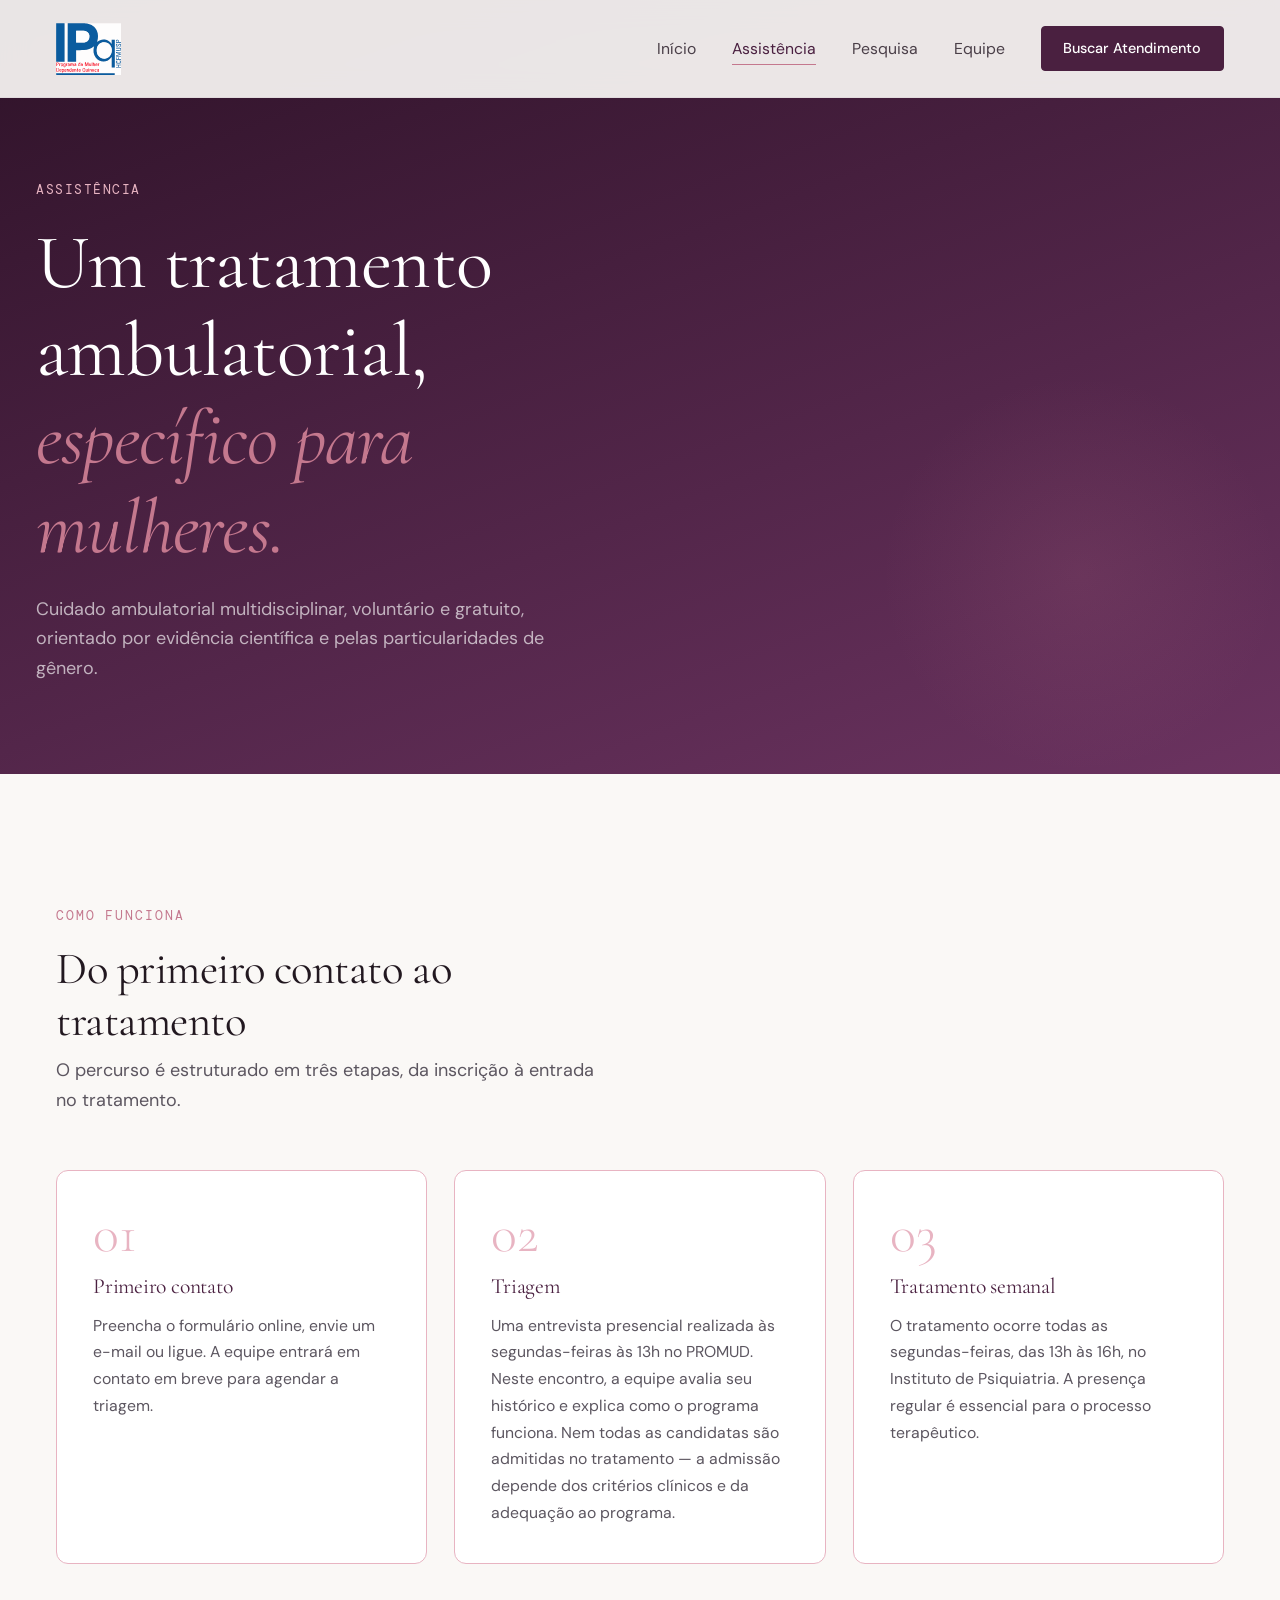
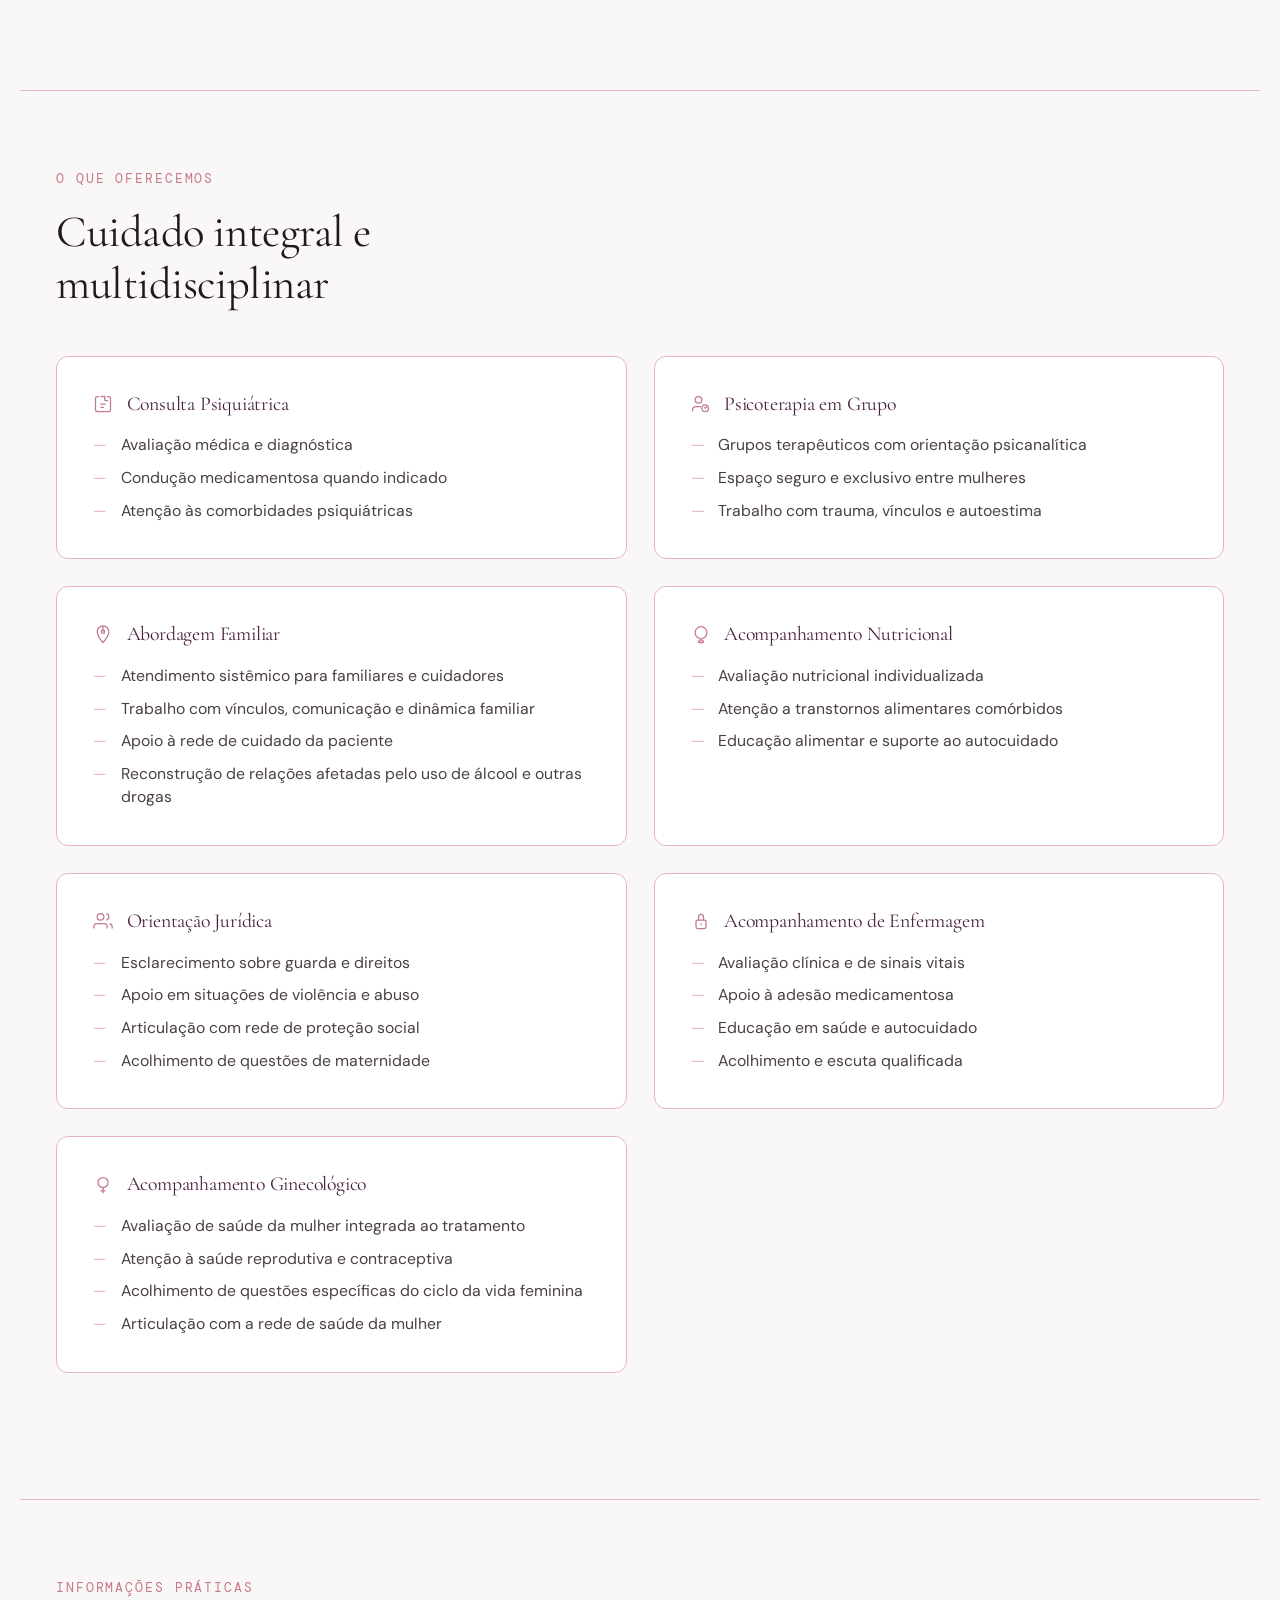
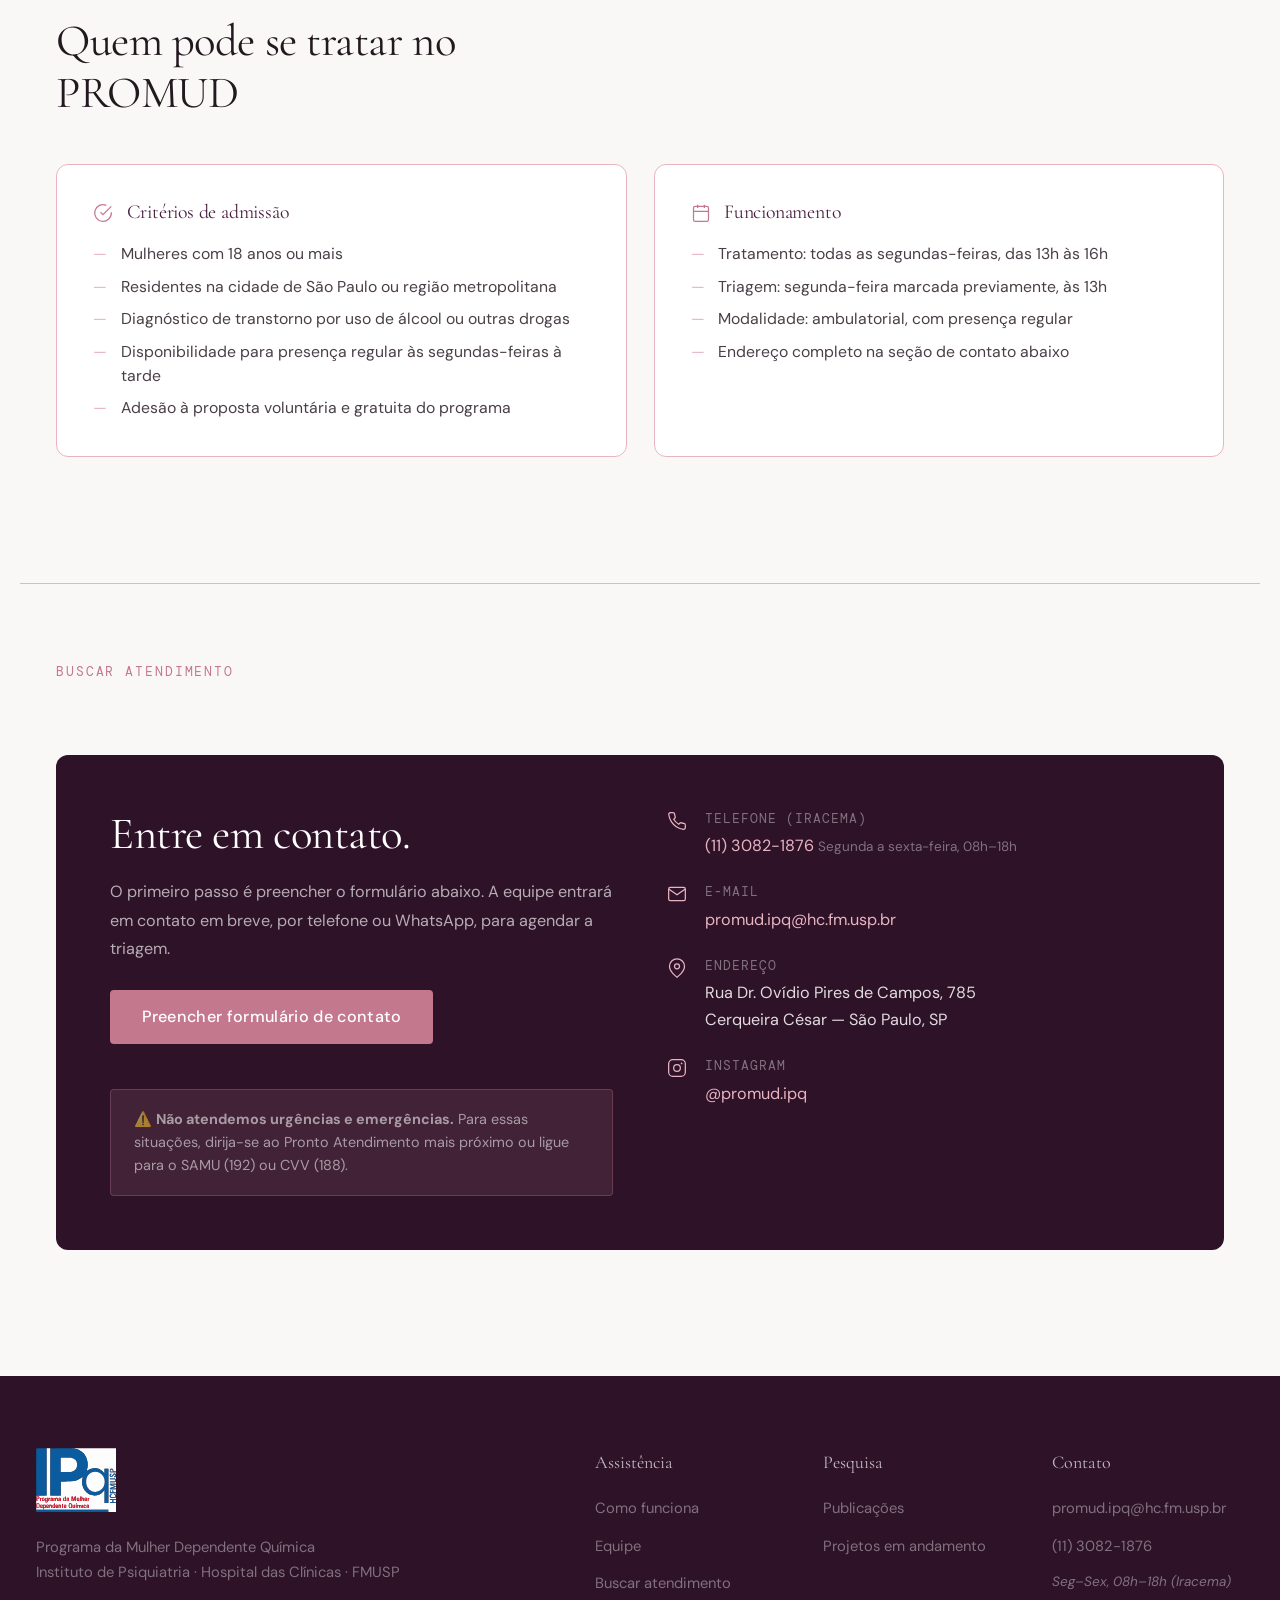
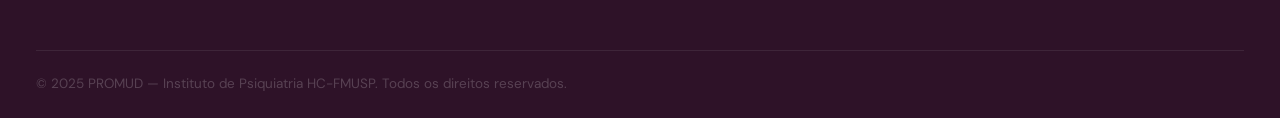
==== commit 9687db6b: "Revise content for clarity and specificity across multiple pages; update descriptions and project de" ====
--- a/assistencia.html
+++ b/assistencia.html
@@ -42,7 +42,7 @@
     <div class="page-hero-inner">
       <span class="page-hero-badge fade-up">Assistência</span>
       <h1 class="fade-up delay-1">Um tratamento ambulatorial,<br/><em>específico para mulheres.</em></h1>
-      <p class="fade-up delay-2">Programa multidisciplinar voluntário e gratuito, voltado a mulheres com transtornos por uso de álcool e outras drogas. O cuidado é predominantemente ambulatorial (até as 16h), orientado por evidência científica e pelas particularidades de gênero.</p>
+      <p class="fade-up delay-2">Cuidado ambulatorial multidisciplinar, voluntário e gratuito, orientado por evidência científica e pelas particularidades de gênero.</p>
     </div>
   </section>
 
@@ -65,7 +65,7 @@
       <div class="how-card reveal" style="transition-delay: 0.2s">
         <div class="how-num">03</div>
         <h3>Tratamento semanal</h3>
-        <p>O tratamento ocorre todas as segundas-feiras, das 13h às 18h, no Instituto de Psiquiatria. A presença regular é essencial para o processo terapêutico.</p>
+        <p>O tratamento ocorre todas as segundas-feiras, das 13h às 16h, no Instituto de Psiquiatria. A presença regular é essencial para o processo terapêutico.</p>
       </div>
     </div>
   </section>
@@ -85,7 +85,6 @@
         <ul>
           <li>Avaliação médica e diagnóstica</li>
           <li>Condução medicamentosa quando indicado</li>
-          <li>Acompanhamento longitudinal do tratamento</li>
           <li>Atenção às comorbidades psiquiátricas</li>
         </ul>
       </div>
@@ -98,7 +97,6 @@
           <li>Grupos terapêuticos com orientação psicanalítica</li>
           <li>Espaço seguro e exclusivo entre mulheres</li>
           <li>Trabalho com trauma, vínculos e autoestima</li>
-          <li>Continuidade ao longo do tratamento</li>
         </ul>
       </div>
       <div class="info-card reveal">
@@ -110,7 +108,7 @@
           <li>Atendimento sistêmico para familiares e cuidadores</li>
           <li>Trabalho com vínculos, comunicação e dinâmica familiar</li>
           <li>Apoio à rede de cuidado da paciente</li>
-          <li>Reconstrução de relações afetadas pelo uso de substâncias</li>
+          <li>Reconstrução de relações afetadas pelo uso de álcool e outras drogas</li>
         </ul>
       </div>
       <div class="info-card reveal">
@@ -120,9 +118,8 @@
         </h3>
         <ul>
           <li>Avaliação nutricional individualizada</li>
-          <li>Alta comorbidade com transtornos alimentares</li>
+          <li>Atenção a transtornos alimentares comórbidos</li>
           <li>Educação alimentar e suporte ao autocuidado</li>
-          <li>Monitoramento ao longo do tratamento</li>
         </ul>
       </div>
       <div class="info-card reveal">
@@ -131,7 +128,7 @@
           Orientação Jurídica
         </h3>
         <ul>
-          <li>Orientação jurídica sobre guarda e direitos</li>
+          <li>Esclarecimento sobre guarda e direitos</li>
           <li>Apoio em situações de violência e abuso</li>
           <li>Articulação com rede de proteção social</li>
           <li>Acolhimento de questões de maternidade</li>
@@ -180,8 +177,8 @@
           <li>Mulheres com 18 anos ou mais</li>
           <li>Residentes na cidade de São Paulo ou região metropolitana</li>
           <li>Diagnóstico de transtorno por uso de álcool ou outras drogas</li>
-          <li>Disponibilidade para presença regular às segundas-feiras, 13h–18h</li>
-          <li>Atendimento voluntário e gratuito</li>
+          <li>Disponibilidade para presença regular às segundas-feiras à tarde</li>
+          <li>Adesão à proposta voluntária e gratuita do programa</li>
         </ul>
       </div>
       <div class="info-card reveal">
@@ -190,10 +187,10 @@
           Funcionamento
         </h3>
         <ul>
-          <li>Atendimentos: segundas-feiras, 13h às 18h</li>
-          <li>Triagem: segundas-feiras, às 13h (com agendamento prévio)</li>
-          <li>Local: Instituto de Psiquiatria do HC-FMUSP</li>
-          <li>Rua Dr. Ovídio Pires de Campos, 785 — Cerqueira César, São Paulo</li>
+          <li>Tratamento: todas as segundas-feiras, das 13h às 16h</li>
+          <li>Triagem: segunda-feira marcada previamente, às 13h</li>
+          <li>Modalidade: ambulatorial, com presença regular</li>
+          <li>Endereço completo na seção de contato abaixo</li>
         </ul>
       </div>
     </div>
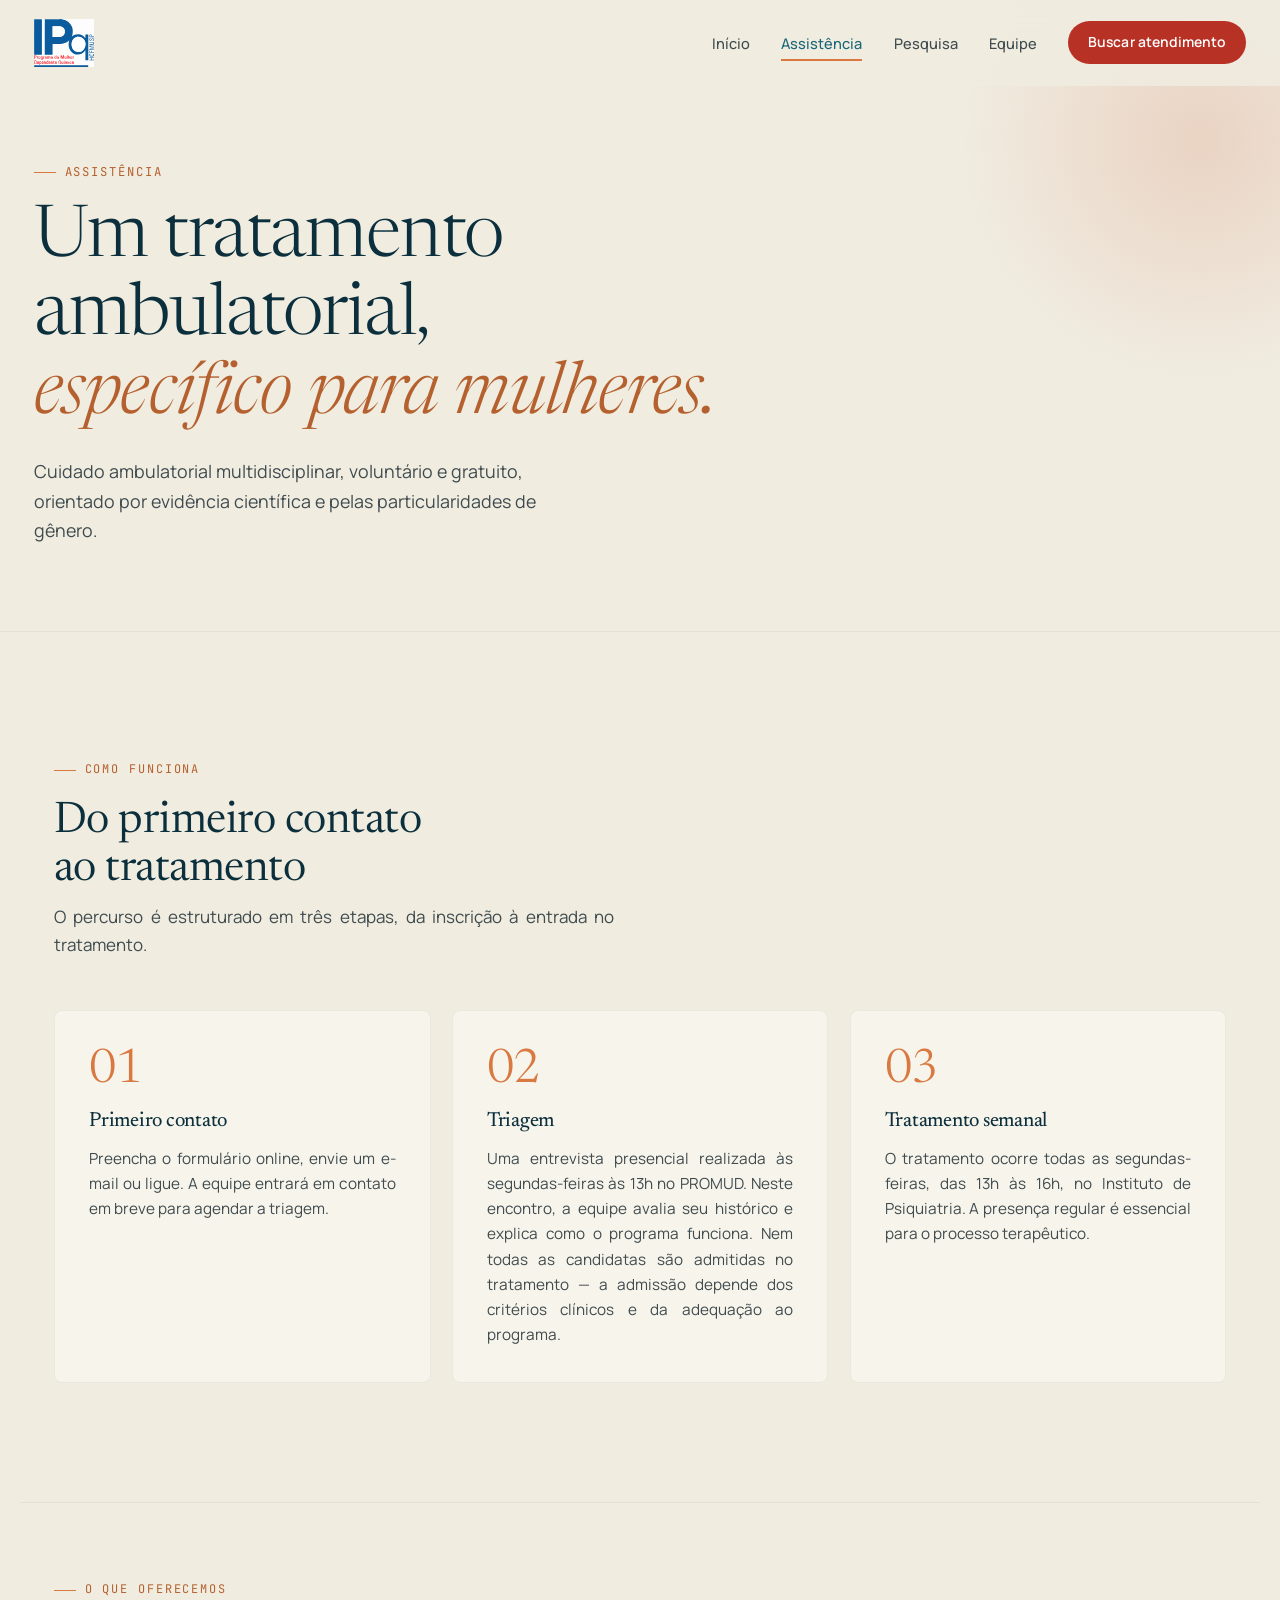
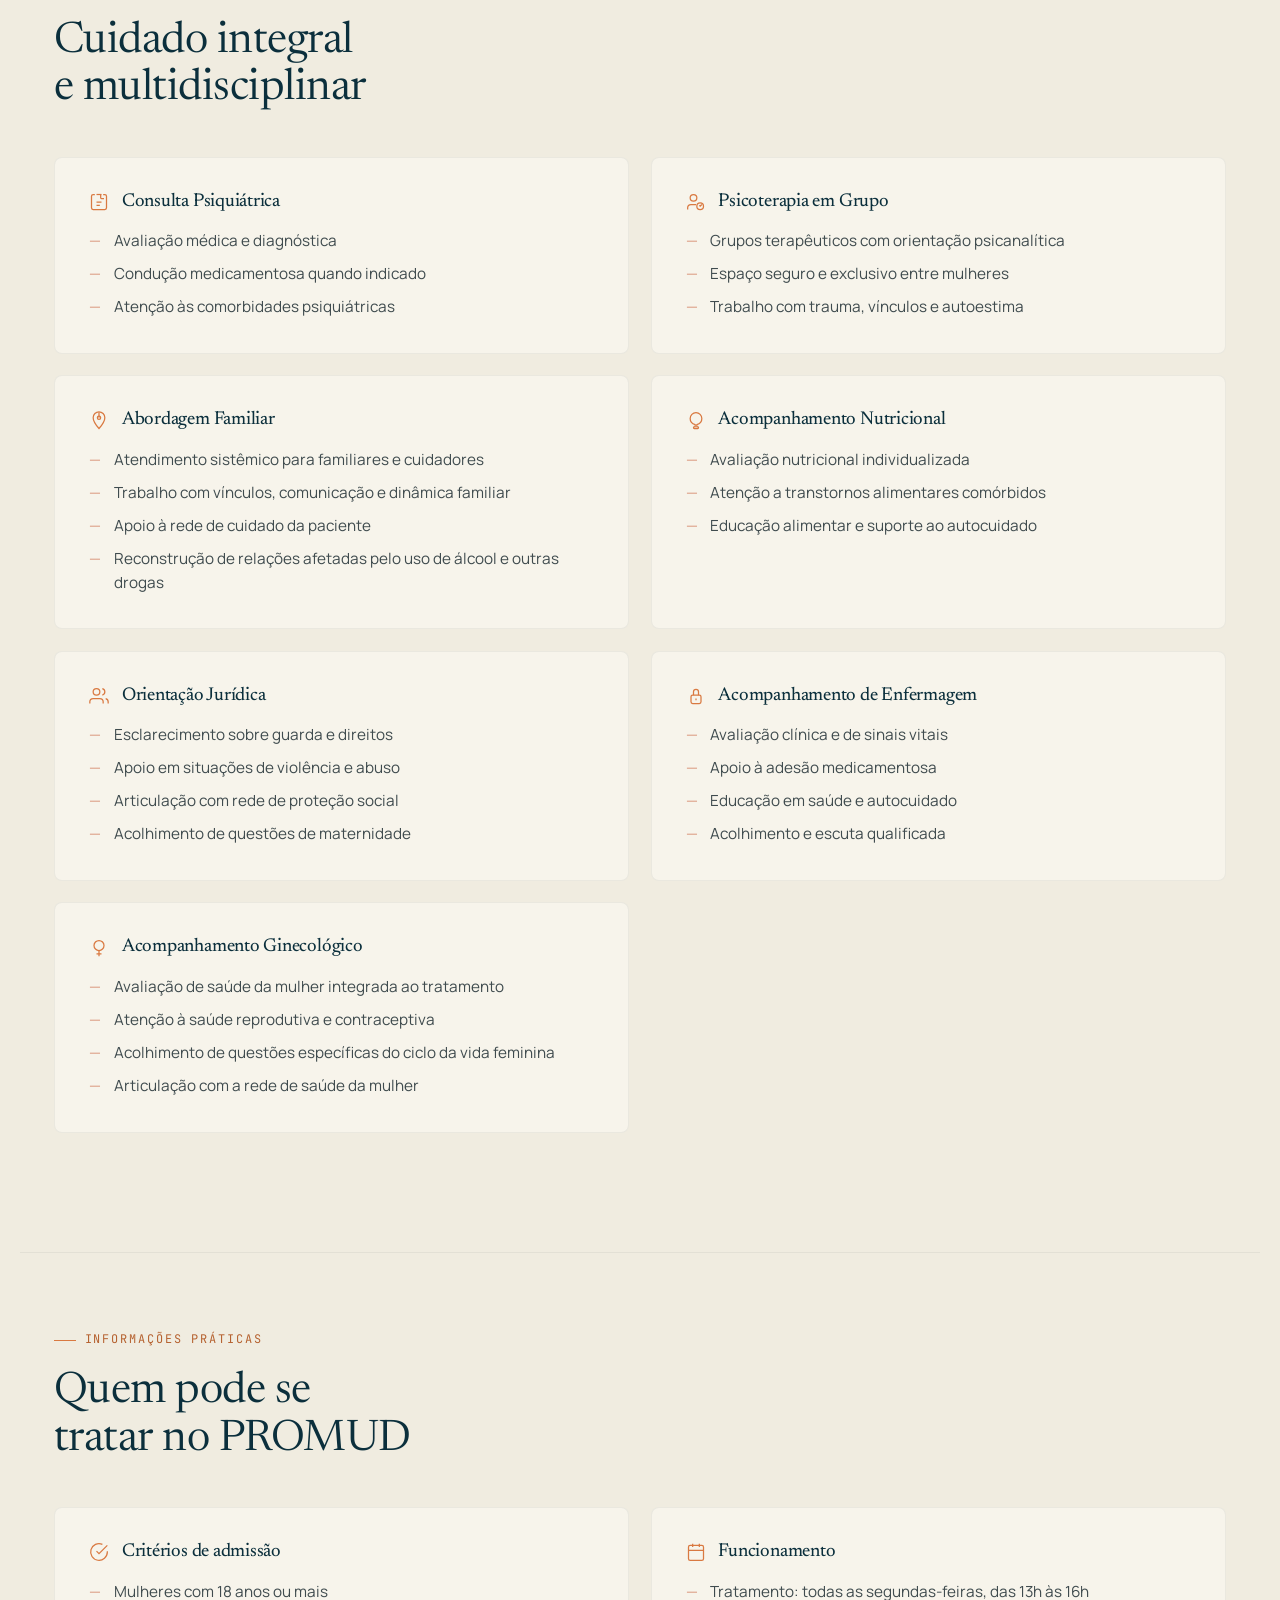
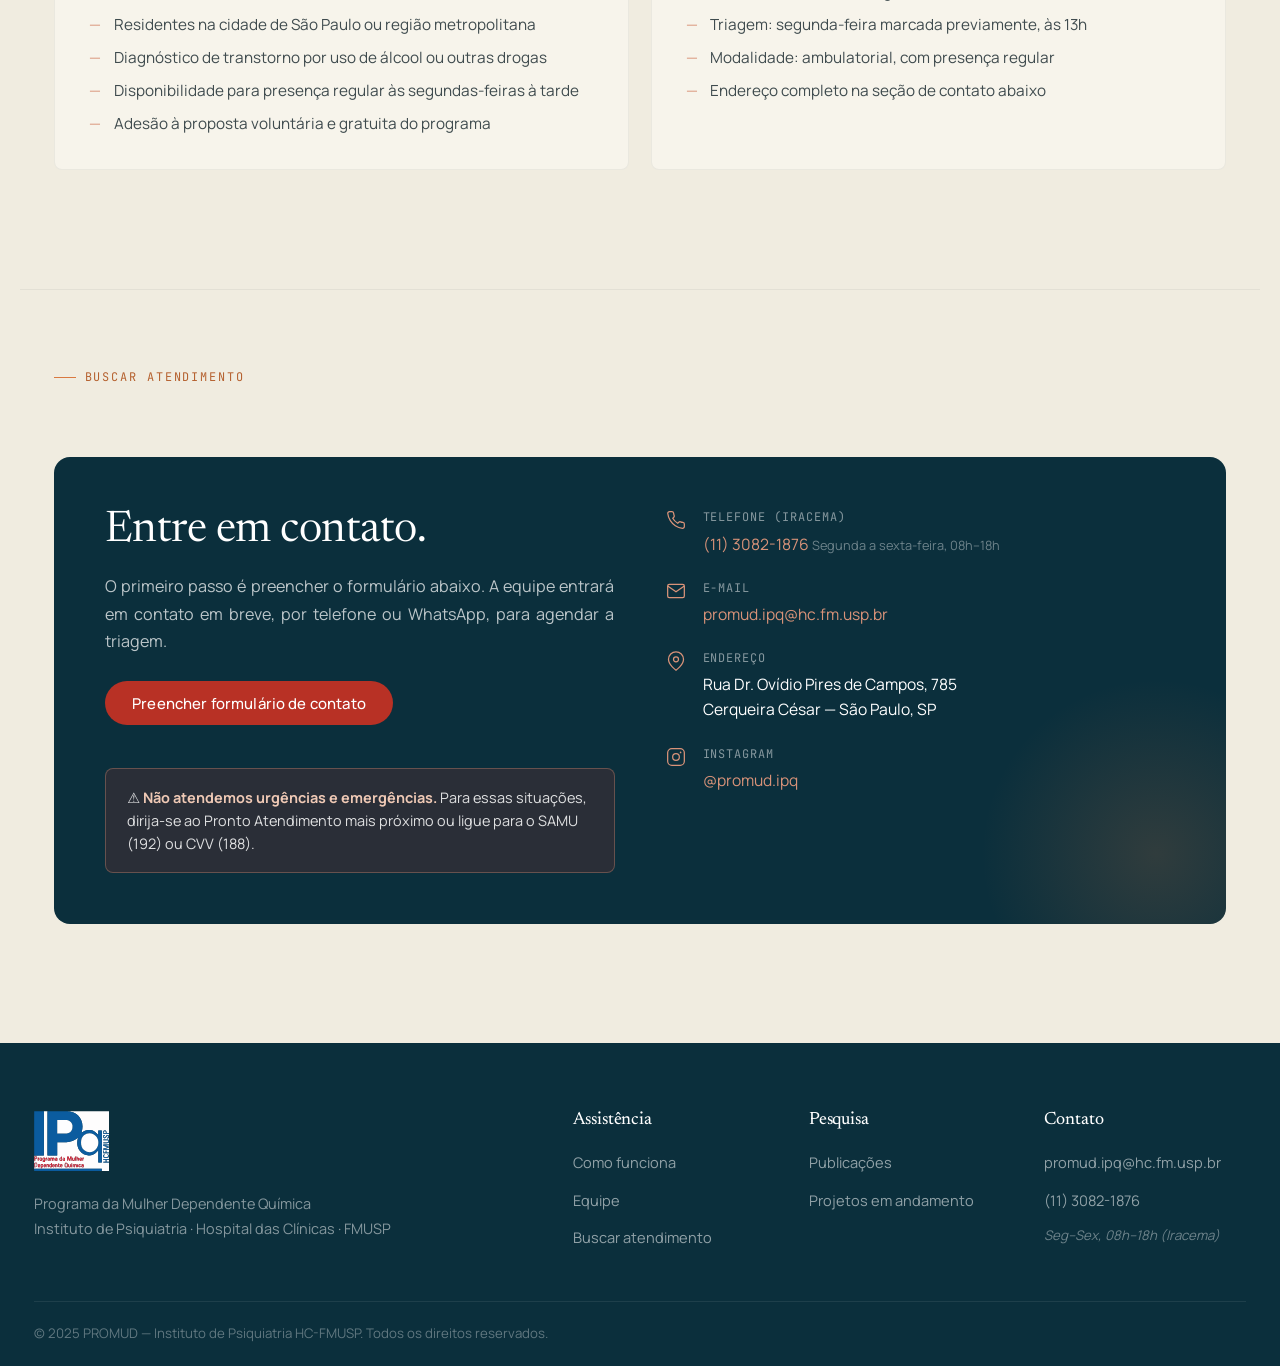
==== commit 045a779b: "chore: clean up empty code change sections in the changes log" ====
--- a/assistencia.html
+++ b/assistencia.html
@@ -7,7 +7,7 @@
   <meta name="description" content="Como funciona o tratamento no PROMUD. Ambulatório especializado em mulheres com transtornos por uso de álcool e outras drogas no Instituto de Psiquiatria HC-FMUSP." />
   <link rel="preconnect" href="https://fonts.googleapis.com" />
   <link rel="preconnect" href="https://fonts.gstatic.com" crossorigin />
-  <link href="https://fonts.googleapis.com/css2?family=Cormorant+Garamond:ital,wght@0,300;0,400;0,500;0,600;1,300;1,400&family=DM+Sans:wght@300;400;500&family=DM+Mono:wght@400&display=swap" rel="stylesheet" />
+  <link href="https://fonts.googleapis.com/css2?family=Newsreader:ital,opsz,wght@0,6..72,300;0,6..72,350;0,6..72,400;0,6..72,450;0,6..72,500;1,6..72,300;1,6..72,400&family=Manrope:wght@300;400;500;600;700&family=JetBrains+Mono:wght@400;500&display=swap" rel="stylesheet" />
   <link rel="stylesheet" href="style.css" />
 </head>
 <body>
@@ -22,7 +22,7 @@
         <a href="assistencia.html" class="nav-link active">Assistência</a>
         <a href="pesquisa.html" class="nav-link">Pesquisa</a>
         <a href="equipe.html" class="nav-link">Equipe</a>
-        <a href="#contato" class="nav-cta">Buscar Atendimento</a>
+        <a href="#contato" class="nav-cta">Buscar atendimento</a>
       </nav>
       <button class="hamburger" id="hamburger" aria-label="Menu">
         <span></span><span></span><span></span>
@@ -33,7 +33,7 @@
       <a href="assistencia.html">Assistência</a>
       <a href="pesquisa.html">Pesquisa</a>
       <a href="equipe.html">Equipe</a>
-      <a href="#contato">Buscar Atendimento</a>
+      <a href="#contato">Buscar atendimento</a>
     </div>
   </header>
 
@@ -50,7 +50,7 @@
   <section class="content-section">
     <span class="section-label reveal">Como funciona</span>
     <h2 class="reveal" style="max-width: 500px; margin-bottom: 0.5rem;">Do primeiro contato ao tratamento</h2>
-    <p class="reveal" style="color: var(--slate); max-width: 560px; margin-bottom: 0;">O percurso é estruturado em três etapas, da inscrição à entrada no tratamento.</p>
+    <p class="reveal" style="color: var(--ink-mid); max-width: 560px; margin-bottom: 0;">O percurso é estruturado em três etapas, da inscrição à entrada no tratamento.</p>
     <div class="how-grid">
       <div class="how-card reveal">
         <div class="how-num">01</div>
@@ -205,7 +205,7 @@
       <div>
         <h2>Entre em contato.</h2>
         <p>O primeiro passo é preencher o formulário abaixo. A equipe entrará em contato em breve, por telefone ou WhatsApp, para agendar a triagem.</p>
-        <a href="https://forms.gle/j1ZZpUedTJnzudqb7" target="_blank" rel="noopener" class="btn btn-primary" style="background: var(--rose); margin-bottom: 1.5rem;">
+        <a href="https://forms.gle/j1ZZpUedTJnzudqb7" target="_blank" rel="noopener" class="btn btn-red" style="margin-bottom: 1.5rem;">
           Preencher formulário de contato
         </a>
         <div class="warning-box">
--- a/style.css
+++ b/style.css
@@ -1,27 +1,43 @@
 /* ============================================
-   PROMUD — CSS
-   Tone: sério, acolhedor, científico, feminino
-   Palette: deep plum, dusty rose, warm white, slate
-   Typography: Cormorant Garamond (display) + DM Sans (body)
+   PROMUD — Sistema de Design (Cream + Teal + Terracotta)
+   Tom: humanista, sério, caloroso, científico mas não frio
+   Type: Newsreader (display) + Manrope (body) + JetBrains Mono (rótulos)
    ============================================ */
 
 :root {
-  /* Cores */
-  --plum:       #4a2040;
-  --plum-deep:  #2e1228;
-  --plum-mid:   #6b3360;
-  --rose:       #c4788e;
-  --rose-light: #e8b4c2;
-  --rose-pale:  #f5e6ea;
-  --blush:      #fdf0f2;
-  --warm-white: #faf8f6;
-  --slate:      #5c5660;
-  --slate-light:#8a8590;
-  --gold:       #c9a96e;
-  --text:       #221820;
-  --text-mid:   #4a3f48;
-
-  /* Spacing */
+  /* Paleta principal */
+  --paper:        #F0ECE0;
+  --paper-deep:   #E5DECC;
+  --paper-light:  #F7F4EB;
+
+  --teal:         #196679;
+  --teal-deep:    #11485A;
+  --teal-darker:  #0B2F3C;
+  --teal-soft:    rgba(25, 102, 121, 0.08);
+  --teal-line:    rgba(25, 102, 121, 0.18);
+
+  --terracotta:   #D97941;
+  --terracotta-deep:#B5612F;
+  --peach:        #D99379;
+  --peach-soft:   #EFC9B5;
+  --peach-pale:   #F5DECC;
+
+  --red:          #B83125;
+  --red-deep:     #8E2218;
+
+  /* Neutros derivados */
+  --ink:          #1A2225;
+  --ink-mid:      #3F4B4E;
+  --ink-soft:     #707A7D;
+  --rule:         rgba(26, 34, 37, 0.12);
+  --rule-soft:    rgba(26, 34, 37, 0.06);
+
+  /* Tipografia */
+  --font-display: 'Newsreader', Georgia, 'Times New Roman', serif;
+  --font-body:    'Manrope', system-ui, -apple-system, sans-serif;
+  --font-mono:    'JetBrains Mono', ui-monospace, 'SF Mono', monospace;
+
+  /* Espaçamento */
   --space-xs: 0.5rem;
   --space-sm: 1rem;
   --space-md: 2rem;
@@ -29,113 +45,173 @@
   --space-xl: 7rem;
 
   /* Misc */
-  --radius:   4px;
-  --radius-lg: 12px;
-  --transition: 0.35s cubic-bezier(0.4, 0, 0.2, 1);
-  --shadow: 0 8px 32px rgba(74, 32, 64, 0.12);
-  --shadow-lg: 0 24px 64px rgba(74, 32, 64, 0.18);
+  --radius:    3px;
+  --radius-md: 8px;
+  --radius-lg: 16px;
+  --transition: 0.32s cubic-bezier(0.4, 0, 0.2, 1);
+  --shadow:    0 4px 24px rgba(11, 47, 60, 0.07);
+  --shadow-lg: 0 18px 56px rgba(11, 47, 60, 0.13);
 }
 
 /* ---- RESET & BASE ---- */
 *, *::before, *::after { box-sizing: border-box; margin: 0; padding: 0; }
 html {
   scroll-behavior: smooth;
-  font-size: 18px;
+  font-size: 17px;
 }
 body {
-  font-family: 'DM Sans', sans-serif;
+  font-family: var(--font-body);
   font-size: 1rem;
   line-height: 1.65;
-  color: var(--text);
-  background: var(--warm-white);
+  color: var(--ink);
+  background: var(--paper);
   overflow-x: hidden;
+  font-feature-settings: "ss01", "cv11";
+  -webkit-font-smoothing: antialiased;
 }
 img { max-width: 100%; display: block; }
 a { color: inherit; text-decoration: none; }
 ul { list-style: none; }
 
-/* ---- TYPOGRAPHY ---- */
-h1, h2, h3 {
-  font-family: 'Cormorant Garamond', serif;
+/* Justificação dos parágrafos de conteúdo longo (pt-BR) */
+.hero-desc,
+.pillar-desc,
+.about-text p,
+.history-lede,
+.history-context-body,
+.history-body p,
+.cta-desc,
+.pubs-header h2 + p,
+.how-card p,
+.info-card p,
+.project-card p,
+.contact-block p,
+.team-card-bio,
+.research-intro p,
+.pillars-head-aside,
+.content-section > p {
+  text-align: justify;
+  hyphens: auto;
+  -webkit-hyphens: auto;
+  text-justify: inter-word;
+}
+
+/* ---- TIPOGRAFIA ---- */
+h1, h2, h3, h4 {
+  font-family: var(--font-display);
   font-weight: 400;
-  line-height: 1.15;
-  letter-spacing: -0.01em;
-}
-h1 { font-size: clamp(2.6rem, 6vw, 4.8rem); }
-h2 { font-size: clamp(1.8rem, 3.5vw, 2.8rem); }
-h3 { font-size: clamp(1.2rem, 2vw, 1.6rem); }
-
-em { font-style: italic; color: var(--rose); }
+  line-height: 1.1;
+  letter-spacing: -0.012em;
+  color: var(--teal-darker);
+  text-wrap: balance;
+}
+h1 { font-size: clamp(2.6rem, 5.6vw, 4.6rem); font-weight: 350; }
+h2 { font-size: clamp(1.9rem, 3.4vw, 2.8rem); font-weight: 380; }
+h3 { font-size: clamp(1.2rem, 1.8vw, 1.5rem); }
+
+em {
+  font-style: italic;
+  color: var(--terracotta-deep);
+  font-weight: 400;
+}
 
 .section-label {
-  display: inline-block;
-  font-family: 'DM Mono', monospace;
+  display: inline-flex;
+  align-items: center;
+  gap: 0.5rem;
+  font-family: var(--font-mono);
   font-size: 0.7rem;
-  letter-spacing: 0.15em;
+  letter-spacing: 0.16em;
   text-transform: uppercase;
-  color: var(--rose);
-  margin-bottom: 1rem;
+  color: var(--terracotta-deep);
+  margin-bottom: 1.1rem;
+}
+.section-label::before {
+  content: '';
+  width: 22px;
+  height: 1px;
+  background: var(--terracotta);
 }
 
 /* ---- BUTTONS ---- */
 .btn {
   display: inline-flex;
   align-items: center;
-  gap: 0.5rem;
-  padding: 0.75rem 1.75rem;
-  border-radius: var(--radius);
-  font-family: 'DM Sans', sans-serif;
-  font-size: 0.9rem;
+  gap: 0.6rem;
+  padding: 0.85rem 1.6rem;
+  border-radius: 999px;
+  font-family: var(--font-body);
+  font-size: 0.88rem;
   font-weight: 500;
-  letter-spacing: 0.02em;
+  letter-spacing: 0.01em;
   transition: var(--transition);
   cursor: pointer;
   border: none;
+  text-decoration: none;
+  line-height: 1;
 }
 .btn-primary {
-  background: var(--plum);
+  background: var(--teal);
+  color: var(--paper-light);
+}
+.btn-primary:hover {
+  background: var(--teal-deep);
+  transform: translateY(-1px);
+  box-shadow: var(--shadow);
+}
+.btn-red {
+  background: var(--red);
   color: #fff;
 }
-.btn-primary:hover {
-  background: var(--plum-deep);
-  transform: translateY(-2px);
-  box-shadow: var(--shadow);
+.btn-red:hover {
+  background: var(--red-deep);
+  transform: translateY(-1px);
+  box-shadow: 0 6px 24px rgba(184, 49, 37, 0.28);
 }
 .btn-ghost {
   background: transparent;
-  color: var(--plum);
-  border: 1.5px solid var(--plum);
+  color: var(--teal);
+  border: 1px solid var(--teal-line);
 }
 .btn-ghost:hover {
-  background: var(--plum);
-  color: #fff;
+  background: var(--teal-soft);
+  border-color: var(--teal);
 }
 .btn-ghost-light {
   background: transparent;
   color: #fff;
-  border: 1.5px solid rgba(255,255,255,0.5);
+  border: 1px solid rgba(255,255,255,0.4);
 }
 .btn-ghost-light:hover {
-  background: rgba(255,255,255,0.15);
+  background: rgba(255,255,255,0.12);
+  border-color: rgba(255,255,255,0.7);
 }
 .btn-outline {
   background: transparent;
-  color: var(--plum);
-  border: 1.5px solid var(--rose);
+  color: var(--teal);
+  border: 1px solid var(--teal);
 }
 .btn-outline:hover {
-  background: var(--rose-pale);
-}
+  background: var(--teal);
+  color: var(--paper-light);
+}
+.btn-arrow::after {
+  content: '→';
+  font-family: var(--font-body);
+  transition: transform 0.2s;
+}
+.btn-arrow:hover::after { transform: translateX(3px); }
 
 /* ---- ANIMATIONS ---- */
 .fade-up {
   opacity: 0;
-  transform: translateY(24px);
-  animation: fadeUp 0.8s ease forwards;
-}
-.delay-1 { animation-delay: 0.15s; }
-.delay-2 { animation-delay: 0.3s; }
-.delay-3 { animation-delay: 0.45s; }
+  transform: translateY(20px);
+  animation: fadeUp 0.85s cubic-bezier(0.2, 0.7, 0.2, 1) forwards;
+}
+.delay-1 { animation-delay: 0.12s; }
+.delay-2 { animation-delay: 0.24s; }
+.delay-3 { animation-delay: 0.36s; }
+.delay-4 { animation-delay: 0.48s; }
 
 @keyframes fadeUp {
   to { opacity: 1; transform: translateY(0); }
@@ -143,8 +219,8 @@
 
 .reveal {
   opacity: 0;
-  transform: translateY(32px);
-  transition: opacity 0.7s ease, transform 0.7s ease;
+  transform: translateY(24px);
+  transition: opacity 0.75s ease, transform 0.75s ease;
 }
 .reveal.visible {
   opacity: 1;
@@ -158,77 +234,72 @@
   position: fixed;
   top: 0; left: 0; right: 0;
   z-index: 100;
-  background: rgba(250, 248, 246, 0.92);
-  backdrop-filter: blur(14px);
-  -webkit-backdrop-filter: blur(14px);
-  border-bottom: 1px solid rgba(74, 32, 64, 0.06);
-  transition: background 0.4s ease, box-shadow 0.4s ease, border-color 0.4s ease;
+  background: rgba(240, 236, 224, 0.88);
+  backdrop-filter: blur(16px) saturate(1.05);
+  -webkit-backdrop-filter: blur(16px) saturate(1.05);
+  border-bottom: 1px solid transparent;
+  transition: background 0.4s ease, border-color 0.4s ease;
 }
 .site-header.scrolled {
-  background: rgba(250, 248, 246, 0.97);
-  box-shadow: 0 1px 0 rgba(74,32,64,0.08);
-  border-bottom-color: transparent;
+  background: rgba(240, 236, 224, 0.96);
+  border-bottom-color: var(--rule-soft);
 }
 .header-inner {
-  max-width: 1240px;
+  max-width: 1280px;
   margin: 0 auto;
-  padding: 1.25rem 2rem;
+  padding: 1.1rem 2rem;
   display: flex;
   align-items: center;
   justify-content: space-between;
 }
-.logo-wrap {
-  display: flex;
-  align-items: center;
-}
 .logo-img {
-  height: 52px;
+  height: 48px;
   width: auto;
   display: block;
   transition: opacity 0.2s;
 }
-.logo-img:hover { opacity: 0.85; }
-.logo-img-footer {
-  height: 64px;
-}
+.logo-img:hover { opacity: 0.8; }
+.logo-img-footer { height: 60px; }
+
 .main-nav {
   display: flex;
   align-items: center;
-  gap: 2rem;
+  gap: 1.85rem;
 }
 .nav-link {
-  font-size: 0.875rem;
-  color: var(--text-mid);
-  font-weight: 400;
+  font-size: 0.86rem;
+  color: var(--ink-mid);
+  font-weight: 500;
   position: relative;
   transition: color 0.2s;
+  padding: 0.25rem 0;
 }
 .nav-link::after {
   content: '';
   position: absolute;
-  left: 0; bottom: -4px;
+  left: 0; bottom: -2px;
   width: 0; height: 1.5px;
-  background: var(--rose);
+  background: var(--terracotta);
   transition: width 0.3s ease;
 }
-.nav-link:hover { color: var(--plum); }
+.nav-link:hover { color: var(--teal); }
 .nav-link:hover::after { width: 100%; }
-.nav-link.active { color: var(--plum); }
+.nav-link.active { color: var(--teal); }
 .nav-link.active::after { width: 100%; }
 .nav-cta {
-  font-size: 0.8rem;
-  font-weight: 500;
-  padding: 0.55rem 1.2rem;
-  background: var(--plum);
+  font-size: 0.82rem;
+  font-weight: 600;
+  padding: 0.6rem 1.15rem;
+  background: var(--red);
   color: #fff;
-  border: 1px solid var(--plum);
-  border-radius: var(--radius);
+  border-radius: 999px;
   transition: var(--transition);
+  letter-spacing: 0.01em;
 }
 .nav-cta:hover {
-  background: var(--plum-deep);
-  border-color: var(--plum-deep);
+  background: var(--red-deep);
   transform: translateY(-1px);
+  box-shadow: 0 6px 20px rgba(184, 49, 37, 0.25);
 }
 .hamburger {
   display: none;
@@ -242,70 +313,69 @@
 .hamburger span {
   display: block;
   width: 24px; height: 2px;
-  background: var(--plum);
+  background: var(--teal);
   transition: var(--transition);
 }
 .mobile-nav {
   display: none;
   flex-direction: column;
-  background: rgba(250,248,246,0.98);
+  background: rgba(240, 236, 224, 0.98);
   backdrop-filter: blur(16px);
   padding: 1.5rem 2rem;
   gap: 1.25rem;
-  border-top: 1px solid var(--rose-light);
+  border-top: 1px solid var(--rule-soft);
 }
 .mobile-nav a {
   font-size: 1rem;
-  color: var(--text-mid);
-  font-weight: 400;
+  color: var(--ink-mid);
+  font-weight: 500;
 }
 .mobile-nav.open { display: flex; }
 
 /* ============================================
-   HERO
+   HERO — fundo claro, tipografia grande, marca sutil
    ============================================ */
 .hero {
-  min-height: 100vh;
-  display: flex;
-  flex-direction: column;
-  justify-content: center;
-  position: relative;
-  padding: 10rem 2rem 6rem;
+  position: relative;
+  padding: 9rem 2rem 5rem;
   overflow: hidden;
+  background: var(--paper);
 }
 .hero-bg {
   position: absolute;
   inset: 0;
   z-index: 0;
-}
-.hero-gradient {
+  pointer-events: none;
+}
+.hero-bg::before {
+  /* arco solar peach no canto */
+  content: '';
+  position: absolute;
+  right: -180px;
+  top: -120px;
+  width: 620px;
+  height: 620px;
+  border-radius: 50%;
+  background: radial-gradient(circle at center, rgba(217, 147, 121, 0.32), rgba(217, 147, 121, 0) 70%);
+  filter: blur(8px);
+}
+.hero-bg::after {
+  content: '';
+  position: absolute;
+  left: -10%;
+  bottom: -40%;
+  width: 700px;
+  height: 700px;
+  border-radius: 50%;
+  background: radial-gradient(circle at center, rgba(25, 102, 121, 0.10), rgba(25, 102, 121, 0) 65%);
+}
+.hero-grain {
   position: absolute;
   inset: 0;
-  background: linear-gradient(
-    135deg,
-    var(--plum-deep) 0%,
-    var(--plum) 45%,
-    #7a3d70 75%,
-    #a05080 100%
-  );
-}
-.hero-noise {
-  position: absolute;
-  inset: 0;
-  background-image: url("data:image/svg+xml,%3Csvg viewBox='0 0 200 200' xmlns='http://www.w3.org/2000/svg'%3E%3Cfilter id='n'%3E%3CfeTurbulence type='fractalNoise' baseFrequency='0.75' numOctaves='4' stitchTiles='stitch'/%3E%3C/filter%3E%3Crect width='100%25' height='100%25' filter='url(%23n)' opacity='0.04'/%3E%3C/svg%3E");
-  background-size: 200px 200px;
-  opacity: 0.5;
-}
-.hero-lines {
-  position: absolute;
-  inset: 0;
-  background-image: repeating-linear-gradient(
-    90deg,
-    transparent,
-    transparent 79px,
-    rgba(255,255,255,0.03) 79px,
-    rgba(255,255,255,0.03) 80px
-  );
+  background-image: url("data:image/svg+xml,%3Csvg viewBox='0 0 200 200' xmlns='http://www.w3.org/2000/svg'%3E%3Cfilter id='n'%3E%3CfeTurbulence type='fractalNoise' baseFrequency='0.85' numOctaves='3' stitchTiles='stitch'/%3E%3C/filter%3E%3Crect width='100%25' height='100%25' filter='url(%23n)' opacity='0.045'/%3E%3C/svg%3E");
+  background-size: 220px 220px;
+  mix-blend-mode: multiply;
+  opacity: 0.7;
 }
 .hero-content {
   position: relative;
@@ -317,198 +387,220 @@
 .hero-badge {
   display: inline-flex;
   align-items: center;
-  gap: 0.5rem;
-  font-family: 'DM Mono', monospace;
+  gap: 0.55rem;
+  font-family: var(--font-mono);
   font-size: 0.7rem;
-  letter-spacing: 0.12em;
+  letter-spacing: 0.14em;
   text-transform: uppercase;
-  color: var(--rose-light);
-  border: 1px solid rgba(196,120,142,0.4);
-  border-radius: 99px;
-  padding: 0.35rem 1rem;
+  color: var(--teal);
+  background: rgba(25, 102, 121, 0.06);
+  border: 1px solid var(--teal-line);
+  border-radius: 999px;
+  padding: 0.4rem 0.95rem;
   margin-bottom: 2rem;
 }
+.hero-badge::before {
+  content: '';
+  width: 6px; height: 6px;
+  border-radius: 50%;
+  background: var(--terracotta);
+}
 .hero-title {
-  color: #fff;
-  font-size: clamp(3rem, 7vw, 5.5rem);
-  font-weight: 300;
-  margin-bottom: 1.5rem;
-  max-width: 720px;
+  font-family: var(--font-display);
+  font-weight: 320;
+  font-size: clamp(2.6rem, 6.5vw, 5.4rem);
+  color: var(--teal-darker);
+  line-height: 1.02;
+  max-width: 980px;
+  letter-spacing: -0.018em;
+  margin-bottom: 1.75rem;
 }
 .hero-title em {
-  color: var(--rose-light);
   font-style: italic;
-  font-weight: 300;
+  color: var(--terracotta-deep);
+  font-weight: 320;
 }
 .hero-desc {
-  color: rgba(255,255,255,0.75);
+  color: var(--ink-mid);
   max-width: 560px;
-  font-size: 1.05rem;
-  margin-bottom: 2.5rem;
-  line-height: 1.7;
+  font-size: 1.08rem;
+  line-height: 1.65;
+  margin-bottom: 2.25rem;
 }
 .hero-actions {
   display: flex;
   flex-wrap: wrap;
-  gap: 1rem;
-}
-.hero-actions .btn-primary {
-  background: var(--rose);
-  color: #fff;
-}
-.hero-actions .btn-primary:hover {
-  background: var(--rose-light);
-  color: var(--plum-deep);
-}
-.hero-actions .btn-ghost {
-  color: rgba(255,255,255,0.85);
-  border-color: rgba(255,255,255,0.35);
-}
-.hero-actions .btn-ghost:hover {
-  background: rgba(255,255,255,0.12);
-  color: #fff;
-}
-
-.hero-stats {
+  gap: 0.85rem;
+}
+
+/* Faixa institucional — substitui as "stats" vazias */
+.institutional-strip {
   position: relative;
   z-index: 1;
   max-width: 1240px;
-  margin: 5rem auto 0;
-  width: 100%;
-  display: flex;
-  align-items: center;
+  margin: 5.5rem auto 0;
+  padding: 1.75rem 0 0;
+  border-top: 1px solid var(--rule);
+  display: grid;
+  grid-template-columns: repeat(4, 1fr);
   gap: 2rem;
-  padding-top: 2rem;
-  border-top: 1px solid rgba(255,255,255,0.12);
-}
-.stat { text-align: left; }
-.stat-n {
-  display: block;
-  font-family: 'Cormorant Garamond', serif;
-  font-size: 2.2rem;
-  font-weight: 400;
-  color: #fff;
+  align-items: start;
+}
+.inst-item {
+  display: flex;
+  flex-direction: column;
+  gap: 0.4rem;
+}
+.inst-item-key {
+  font-family: var(--font-display);
+  font-size: 2rem;
+  font-weight: 380;
+  color: var(--teal);
   line-height: 1;
-}
-.stat-n sup { font-size: 1.1rem; vertical-align: super; }
-.stat-l {
-  display: block;
-  font-size: 0.72rem;
-  letter-spacing: 0.06em;
-  text-transform: uppercase;
-  color: rgba(255,255,255,0.5);
-  margin-top: 0.25rem;
-  font-family: 'DM Mono', monospace;
-}
-.stat-div {
-  width: 1px;
-  height: 40px;
-  background: rgba(255,255,255,0.15);
+  letter-spacing: -0.01em;
+}
+.inst-item-val {
+  font-size: 0.78rem;
+  color: var(--ink-soft);
+  line-height: 1.5;
+  font-weight: 500;
 }
 
 /* ============================================
-   PILLARS
+   PILARES — agora 3 (Assistência, Ensino, Pesquisa)
    ============================================ */
-.pillars {
+.pillars-section {
+  padding: var(--space-xl) 2rem 4rem;
+  background: var(--paper);
+  position: relative;
+}
+.pillars-head {
+  max-width: 1240px;
+  margin: 0 auto 3rem;
   display: grid;
   grid-template-columns: 1fr 1fr;
-  min-height: 520px;
+  gap: 3rem;
+  align-items: end;
+}
+.pillars-head h2 {
+  max-width: 540px;
+  font-size: clamp(2rem, 3.5vw, 3rem);
+}
+.pillars-head-aside {
+  color: var(--ink-mid);
+  font-size: 0.98rem;
+  line-height: 1.7;
+  max-width: 420px;
+}
+.pillars {
+  max-width: 1240px;
+  margin: 0 auto;
+  display: grid;
+  grid-template-columns: repeat(3, 1fr);
+  gap: 1.25rem;
 }
 .pillar {
-  padding: var(--space-xl) var(--space-lg);
+  position: relative;
+  padding: 2.5rem 2rem 2rem;
+  background: var(--paper-light);
+  border: 1px solid var(--rule-soft);
+  border-radius: var(--radius-lg);
   display: flex;
   flex-direction: column;
-  gap: 1.5rem;
   cursor: pointer;
   transition: var(--transition);
-  position: relative;
   overflow: hidden;
+  min-height: 420px;
 }
 .pillar::before {
   content: '';
   position: absolute;
-  inset: 0;
-  opacity: 0;
-  transition: opacity 0.4s ease;
-}
-.pillar:hover::before { opacity: 1; }
-
-.pillar-assistencia {
-  background: var(--rose-pale);
-}
-.pillar-assistencia::before {
-  background: linear-gradient(135deg, #f0d8df, var(--rose-pale));
-}
-.pillar-pesquisa {
-  background: var(--blush);
-  border-left: 1px solid var(--rose-light);
-}
-.pillar-pesquisa::before {
-  background: linear-gradient(135deg, #f7eaf0, var(--blush));
-}
-.pillar:hover { transform: translateY(-4px); box-shadow: var(--shadow-lg); }
-
-.pillar-icon {
-  width: 52px; height: 52px;
-  display: flex; align-items: center; justify-content: center;
-  color: var(--plum);
-  opacity: 0.7;
-  position: relative;
-  z-index: 1;
-}
-.pillar-icon svg { width: 100%; height: 100%; }
-.pillar-body { position: relative; z-index: 1; }
+  left: 0; right: 0; top: 0;
+  height: 4px;
+  background: var(--teal);
+  transform: scaleX(0.3);
+  transform-origin: left;
+  transition: transform 0.35s ease;
+}
+.pillar-assistencia::before { background: var(--teal); }
+.pillar-ensino::before { background: var(--peach); }
+.pillar-pesquisa::before { background: var(--terracotta); }
+.pillar:hover::before { transform: scaleX(1); }
+.pillar:hover {
+  transform: translateY(-3px);
+  box-shadow: var(--shadow);
+  border-color: var(--rule);
+}
+.pillar-num {
+  font-family: var(--font-mono);
+  font-size: 0.7rem;
+  letter-spacing: 0.14em;
+  color: var(--ink-soft);
+  margin-bottom: 1.5rem;
+}
 .pillar-title {
-  font-size: clamp(2rem, 3vw, 3rem);
-  color: var(--plum);
-  margin-bottom: 1rem;
-}
+  font-size: clamp(1.6rem, 2.3vw, 2.2rem);
+  margin-bottom: 0.75rem;
+  font-weight: 380;
+}
+.pillar-assistencia .pillar-title { color: var(--teal-darker); }
+.pillar-ensino .pillar-title { color: var(--teal-darker); }
+.pillar-pesquisa .pillar-title { color: var(--teal-darker); }
 .pillar-desc {
-  color: var(--text-mid);
-  font-size: 0.95rem;
-  line-height: 1.7;
-  max-width: 400px;
-  margin-bottom: 1.25rem;
+  color: var(--ink-mid);
+  font-size: 0.92rem;
+  line-height: 1.65;
+  margin-bottom: 1.5rem;
 }
 .pillar-list {
   display: flex;
   flex-direction: column;
   gap: 0.4rem;
-  margin-bottom: 1.75rem;
+  margin-bottom: auto;
+  padding-bottom: 1.75rem;
 }
 .pillar-list li {
-  font-size: 0.875rem;
-  color: var(--slate);
-  display: flex;
-  align-items: center;
-  gap: 0.6rem;
+  font-size: 0.85rem;
+  color: var(--ink-mid);
+  display: flex;
+  align-items: baseline;
+  gap: 0.65rem;
+  line-height: 1.5;
 }
 .pillar-list li::before {
   content: '';
   display: inline-block;
-  width: 18px; height: 1px;
-  background: var(--rose);
+  width: 4px; height: 4px;
+  border-radius: 50%;
+  background: var(--terracotta);
   flex-shrink: 0;
-}
+  transform: translateY(-2px);
+}
+.pillar-ensino .pillar-list li::before { background: var(--peach); }
+.pillar-pesquisa .pillar-list li::before { background: var(--terracotta); }
 .pillar-link {
   display: inline-flex;
   align-items: center;
   gap: 0.5rem;
-  font-size: 0.875rem;
-  font-weight: 500;
-  color: var(--plum);
-  border-bottom: 1px solid var(--rose);
-  padding-bottom: 2px;
-  transition: gap 0.2s;
-}
-.pillar:hover .pillar-link { gap: 0.75rem; }
+  font-size: 0.84rem;
+  font-weight: 600;
+  color: var(--teal);
+  padding-bottom: 4px;
+  border-bottom: 1px solid var(--teal-line);
+  align-self: flex-start;
+  transition: gap 0.22s;
+}
+.pillar-link svg { transition: transform 0.22s; }
+.pillar:hover .pillar-link { gap: 0.75rem; border-bottom-color: var(--teal); }
+.pillar:hover .pillar-link svg { transform: translateX(3px); }
 
 /* ============================================
-   ABOUT STRIP
+   ABOUT STRIP — claro, com cards de marcos
    ============================================ */
 .about-strip {
-  background: var(--plum-deep);
+  background: var(--paper-deep);
   padding: var(--space-xl) 2rem;
+  position: relative;
 }
 .about-strip-inner {
   max-width: 1240px;
@@ -518,97 +610,138 @@
   gap: 5rem;
   align-items: center;
 }
-.about-strip .section-label { color: var(--rose-light); }
+.about-strip .section-label { color: var(--teal); }
+.about-strip .section-label::before { background: var(--teal); }
 .about-title {
-  color: #fff;
+  color: var(--teal-darker);
   margin-bottom: 1.5rem;
   max-width: 480px;
 }
 .about-text p {
-  color: rgba(255,255,255,0.65);
-  font-size: 0.95rem;
-  line-height: 1.8;
+  color: var(--ink-mid);
+  font-size: 0.98rem;
+  line-height: 1.75;
   margin-bottom: 1rem;
 }
-.about-text p strong { color: rgba(255,255,255,0.9); }
-.about-text .btn-outline {
-  color: var(--rose-light);
-  border-color: rgba(196,120,142,0.4);
-  margin-top: 1rem;
-}
-.about-text .btn-outline:hover {
-  background: rgba(196,120,142,0.12);
-}
+.about-text p strong { color: var(--ink); font-weight: 600; }
+.about-text .btn-outline { margin-top: 1rem; }
+
 .about-visual {
   display: flex;
   flex-direction: column;
-  gap: 1rem;
+  gap: 0.85rem;
 }
 .about-card {
   display: flex;
   align-items: center;
   gap: 1.5rem;
-  padding: 1.25rem 1.75rem;
-  border: 1px solid rgba(255,255,255,0.08);
-  border-radius: var(--radius-lg);
-  background: rgba(255,255,255,0.04);
+  padding: 1.25rem 1.5rem;
+  background: var(--paper-light);
+  border: 1px solid var(--rule-soft);
+  border-radius: var(--radius-md);
   transition: var(--transition);
 }
 .about-card:hover {
-  background: rgba(255,255,255,0.07);
-  border-color: rgba(196,120,142,0.3);
+  background: #fff;
+  border-color: var(--teal-line);
+  transform: translateX(3px);
 }
 .about-card.highlight {
-  border-color: rgba(196,120,142,0.4);
-  background: rgba(196,120,142,0.1);
-}
+  background: var(--teal);
+  border-color: var(--teal);
+}
+.about-card.highlight .about-card-year,
+.about-card.highlight .about-card-line {
+  color: #fff;
+}
+.about-card.highlight .about-card-line { color: rgba(255,255,255,0.78); }
 .about-card-year {
-  font-family: 'Cormorant Garamond', serif;
-  font-size: 2.4rem;
-  font-weight: 400;
-  color: var(--rose-light);
-  min-width: 80px;
-}
-.about-card-year sup { font-size: 1.2rem; }
+  font-family: var(--font-display);
+  font-size: 2.1rem;
+  font-weight: 380;
+  color: var(--teal);
+  min-width: 96px;
+  line-height: 1;
+  letter-spacing: -0.01em;
+}
 .about-card-line {
-  font-size: 0.875rem;
-  color: rgba(255,255,255,0.65);
-  line-height: 1.4;
+  font-size: 0.88rem;
+  color: var(--ink-mid);
+  line-height: 1.45;
 }
 
 /* ============================================
-   HISTORY
+   HISTORY — pull-quote para contexto + timeline limpa
    ============================================ */
 .history {
   position: relative;
-  padding: var(--space-xl) 2rem;
-  background:
-    radial-gradient(1100px 520px at 85% -10%, rgba(196,120,142,0.10), transparent 60%),
-    radial-gradient(900px 460px at -10% 110%, rgba(201,169,110,0.08), transparent 60%),
-    var(--warm-white);
+  padding: var(--space-xl) 2rem 5rem;
+  background: var(--paper);
 }
 .history-inner {
   max-width: 1100px;
   margin: 0 auto;
 }
 .history-head {
-  max-width: 720px;
-  margin-bottom: 5rem;
+  max-width: 740px;
+  margin-bottom: 4rem;
 }
 .history-title {
-  color: var(--plum);
+  color: var(--teal-darker);
   margin: 0.75rem 0 1.5rem;
 }
 .history-lede {
-  color: var(--text-mid);
-  font-size: 1.02rem;
-  line-height: 1.8;
+  color: var(--ink-mid);
   max-width: 620px;
-  font-family: 'Cormorant Garamond', serif;
+  font-family: var(--font-display);
   font-style: italic;
+  font-size: 1.3rem;
+  font-weight: 320;
+  line-height: 1.55;
+}
+
+/* Pull-quote para contexto histórico — substitui os cards densos */
+.history-context {
+  margin-bottom: 4.5rem;
+  padding: 2.5rem 2.75rem;
+  background: var(--paper-deep);
+  border-radius: var(--radius-lg);
+  border-left: 3px solid var(--peach);
+  position: relative;
+}
+.history-context-label {
+  font-family: var(--font-mono);
+  font-size: 0.7rem;
+  letter-spacing: 0.16em;
+  text-transform: uppercase;
+  color: var(--terracotta-deep);
+  margin-bottom: 1.1rem;
+  display: block;
+}
+.history-context-body {
+  font-family: var(--font-display);
   font-size: 1.25rem;
-  font-weight: 300;
-}
+  line-height: 1.5;
+  color: var(--ink-mid);
+  font-weight: 360;
+  letter-spacing: -0.005em;
+  max-width: 760px;
+}
+.history-context-body em {
+  color: var(--teal);
+  font-style: italic;
+}
+.history-context-refs {
+  display: flex;
+  flex-wrap: wrap;
+  gap: 0.5rem 1.5rem;
+  margin-top: 1.5rem;
+  font-family: var(--font-mono);
+  font-size: 0.72rem;
+  letter-spacing: 0.06em;
+  color: var(--ink-soft);
+}
+
 .history-timeline {
   position: relative;
   list-style: none;
@@ -618,19 +751,19 @@
 .history-timeline::before {
   content: '';
   position: absolute;
-  left: 0.5rem; top: 0.75rem; bottom: 0.75rem;
+  left: 0.45rem; top: 0.75rem; bottom: 0.75rem;
   width: 1px;
   background: linear-gradient(
     to bottom,
     transparent,
-    var(--rose-light) 8%,
-    var(--rose-light) 92%,
+    var(--teal-line) 8%,
+    var(--teal-line) 92%,
     transparent
   );
 }
 .history-era {
   position: relative;
-  margin-bottom: 4.5rem;
+  margin-bottom: 3.75rem;
 }
 .history-era:last-child { margin-bottom: 0; }
 .history-era::before {
@@ -638,83 +771,76 @@
   position: absolute;
   left: -2.25rem;
   top: 0.55rem;
-  width: 11px; height: 11px;
+  width: 12px; height: 12px;
   border-radius: 50%;
-  background: var(--warm-white);
-  border: 1.5px solid var(--rose);
-  box-shadow: 0 0 0 4px var(--warm-white);
+  background: var(--paper);
+  border: 1.5px solid var(--teal);
+  box-shadow: 0 0 0 4px var(--paper);
 }
 .history-era-label {
   display: inline-block;
-  font-family: 'DM Mono', monospace;
+  font-family: var(--font-mono);
   font-size: 0.7rem;
   letter-spacing: 0.18em;
   text-transform: uppercase;
-  color: var(--plum);
-  margin-bottom: 1.75rem;
+  color: var(--teal);
+  margin-bottom: 1.5rem;
   padding-bottom: 0.5rem;
-  border-bottom: 1px solid var(--rose-light);
+  border-bottom: 1px solid var(--teal-line);
 }
 .history-items {
   display: grid;
-  gap: 1.25rem;
+  gap: 1rem;
 }
 .history-item {
   display: grid;
   grid-template-columns: 120px 1fr;
   gap: 2rem;
-  padding: 1.5rem 0;
-  border-top: 1px solid rgba(74, 32, 64, 0.08);
+  padding: 1.25rem 0;
+  border-top: 1px solid var(--rule-soft);
 }
 .history-item:first-child { border-top: none; padding-top: 0.25rem; }
 .history-year {
-  font-family: 'Cormorant Garamond', serif;
-  font-size: 1.35rem;
-  color: var(--rose);
+  font-family: var(--font-display);
+  font-size: 1.25rem;
+  color: var(--terracotta-deep);
   font-style: italic;
   font-weight: 500;
-  letter-spacing: 0.01em;
   padding-top: 0.1rem;
 }
 .history-body h3 {
-  font-family: 'Cormorant Garamond', serif;
-  font-size: 1.35rem;
-  color: var(--plum);
-  margin-bottom: 0.35rem;
+  font-family: var(--font-display);
+  font-size: 1.2rem;
+  color: var(--teal-darker);
+  margin-bottom: 0.4rem;
+  font-weight: 450;
 }
 .history-body p {
-  color: var(--text-mid);
-  font-size: 0.94rem;
-  line-height: 1.75;
+  color: var(--ink-mid);
+  font-size: 0.93rem;
+  line-height: 1.7;
 }
 .history-item-highlight {
-  background: linear-gradient(90deg, var(--blush), transparent 70%);
+  background: linear-gradient(90deg, var(--peach-pale), transparent 75%);
   border-top: none;
   margin-top: 0.5rem;
   padding: 1.5rem 1.5rem 1.5rem 1.25rem;
-  border-left: 2px solid var(--rose);
-  border-radius: 0 var(--radius-lg) var(--radius-lg) 0;
+  border-left: 2px solid var(--terracotta);
+  border-radius: 0 var(--radius-md) var(--radius-md) 0;
 }
 .history-item-highlight + .history-item { border-top: none; }
-.history-item-highlight .history-year { color: var(--plum); font-weight: 600; }
-.history-item-highlight .history-body h3 { color: var(--plum-deep); }
-@media (max-width: 640px) {
-  .history-timeline { padding-left: 1.25rem; }
-  .history-era::before { left: -1.25rem; }
-  .history-item {
-    grid-template-columns: 1fr;
-    gap: 0.35rem;
-  }
-  .history-year { font-size: 1.1rem; }
-  .history-lede { font-size: 1.1rem; }
-}
+.history-item-highlight .history-year {
+  color: var(--teal);
+  font-weight: 600;
+}
+.history-item-highlight .history-body h3 { color: var(--teal-darker); }
 
 /* ============================================
    PUBLICATIONS STRIP
    ============================================ */
 .pubs-strip {
   padding: var(--space-xl) 2rem;
-  background: var(--warm-white);
+  background: var(--paper-deep);
 }
 .pubs-inner {
   max-width: 1240px;
@@ -725,70 +851,78 @@
   align-items: baseline;
   justify-content: space-between;
   margin-bottom: 2.5rem;
-}
+  flex-wrap: wrap;
+  gap: 1rem;
+}
+.pubs-header h2 { max-width: 600px; }
 .see-all {
   font-size: 0.85rem;
-  color: var(--rose);
-  font-weight: 500;
-  transition: color 0.2s;
-}
-.see-all:hover { color: var(--plum); }
+  color: var(--terracotta-deep);
+  font-weight: 600;
+  transition: gap 0.2s, color 0.2s;
+  display: inline-flex;
+  align-items: center;
+  gap: 0.4rem;
+}
+.see-all:hover { color: var(--teal); gap: 0.65rem; }
 .pubs-grid {
   display: grid;
   grid-template-columns: repeat(2, 1fr);
-  gap: 1.25rem;
+  gap: 1rem;
 }
 .pub-card {
   display: flex;
   flex-direction: column;
-  gap: 0.6rem;
+  gap: 0.7rem;
   padding: 1.75rem;
-  border: 1px solid var(--rose-light);
-  border-radius: var(--radius-lg);
-  background: #fff;
+  border: 1px solid var(--rule-soft);
+  border-radius: var(--radius-md);
+  background: var(--paper-light);
   transition: var(--transition);
   position: relative;
   overflow: hidden;
 }
-.pub-card::before {
+.pub-card::after {
   content: '';
   position: absolute;
   left: 0; top: 0; bottom: 0;
   width: 3px;
-  background: var(--rose);
+  background: var(--terracotta);
   transform: scaleY(0);
-  transition: transform 0.3s ease;
-  transform-origin: bottom;
-}
-.pub-card:hover { 
-  box-shadow: var(--shadow); 
-  transform: translateY(-3px); 
-  border-color: var(--rose);
-}
-.pub-card:hover::before { transform: scaleY(1); }
+  transition: transform 0.32s ease;
+  transform-origin: top;
+}
+.pub-card:hover {
+  background: #fff;
+  border-color: var(--teal-line);
+  transform: translateY(-2px);
+  box-shadow: var(--shadow);
+}
+.pub-card:hover::after { transform: scaleY(1); }
 .pub-journal {
-  font-family: 'DM Mono', monospace;
+  font-family: var(--font-mono);
   font-size: 0.68rem;
-  letter-spacing: 0.06em;
+  letter-spacing: 0.08em;
   text-transform: uppercase;
-  color: var(--rose);
+  color: var(--terracotta-deep);
 }
 .pub-title {
-  font-size: 1rem;
-  font-weight: 400;
-  font-family: 'Cormorant Garamond', serif;
-  color: var(--text);
-  line-height: 1.4;
+  font-size: 1.05rem;
+  font-weight: 450;
+  font-family: var(--font-display);
+  color: var(--teal-darker);
+  line-height: 1.35;
   flex-grow: 1;
+  letter-spacing: -0.005em;
 }
 .pub-authors {
   font-size: 0.78rem;
-  color: var(--slate-light);
+  color: var(--ink-soft);
   line-height: 1.5;
 }
 .pub-arrow {
-  font-size: 1rem;
-  color: var(--rose);
+  font-size: 1.1rem;
+  color: var(--terracotta);
   align-self: flex-end;
   opacity: 0;
   transform: translateX(-6px);
@@ -800,82 +934,114 @@
 }
 
 /* ============================================
-   CTA SECTION
+   CTA SECTION — vermelho, único ponto crítico do site
    ============================================ */
 .cta-section {
-  background: linear-gradient(135deg, var(--plum-mid), var(--plum-deep));
+  background: var(--red);
   padding: var(--space-xl) 2rem;
   position: relative;
   overflow: hidden;
+  color: #fff;
 }
 .cta-section::before {
   content: '';
   position: absolute;
-  right: -10%;
+  right: -8%;
   top: 50%;
   transform: translateY(-50%);
-  width: 500px; height: 500px;
+  width: 520px; height: 520px;
   border-radius: 50%;
-  background: radial-gradient(circle, rgba(232,180,194,0.1), transparent 70%);
+  background: radial-gradient(circle, rgba(255,255,255,0.10), transparent 70%);
+  pointer-events: none;
+}
+.cta-section::after {
+  /* grain texture */
+  content: '';
+  position: absolute;
+  inset: 0;
+  background-image: url("data:image/svg+xml,%3Csvg viewBox='0 0 200 200' xmlns='http://www.w3.org/2000/svg'%3E%3Cfilter id='n'%3E%3CfeTurbulence type='fractalNoise' baseFrequency='0.85' numOctaves='3' stitchTiles='stitch'/%3E%3C/filter%3E%3Crect width='100%25' height='100%25' filter='url(%23n)' opacity='0.06'/%3E%3C/svg%3E");
+  mix-blend-mode: overlay;
+  opacity: 0.6;
   pointer-events: none;
 }
 .cta-inner {
   max-width: 1240px;
   margin: 0 auto;
+  position: relative;
+  z-index: 1;
+}
+.cta-section .section-label {
+  color: rgba(255,255,255,0.78);
+}
+.cta-section .section-label::before {
+  background: rgba(255,255,255,0.6);
 }
 .cta-title {
   color: #fff;
-  font-size: clamp(1.8rem, 3.5vw, 3rem);
-  max-width: 600px;
+  font-size: clamp(2rem, 4vw, 3.4rem);
+  max-width: 760px;
   margin-bottom: 1.25rem;
+  font-weight: 350;
+  letter-spacing: -0.015em;
+}
+.cta-title em {
+  color: var(--paper);
+  font-style: italic;
 }
 .cta-desc {
+  color: rgba(255,255,255,0.84);
+  max-width: 580px;
+  font-size: 1.02rem;
+  line-height: 1.7;
+  margin-bottom: 2rem;
+}
+.cta-actions {
+  display: flex;
+  flex-wrap: wrap;
+  gap: 0.85rem;
+  margin-bottom: 1.5rem;
+}
+.cta-actions .btn-primary {
+  background: #fff;
+  color: var(--red);
+}
+.cta-actions .btn-primary:hover {
+  background: var(--paper);
+  color: var(--red-deep);
+}
+.cta-note {
+  font-size: 0.86rem;
   color: rgba(255,255,255,0.7);
-  max-width: 600px;
-  font-size: 0.95rem;
-  line-height: 1.75;
-  margin-bottom: 2rem;
-}
-.cta-actions {
-  display: flex;
-  flex-wrap: wrap;
-  gap: 1rem;
-  margin-bottom: 1.5rem;
-}
-.cta-actions .btn-primary {
-  background: var(--rose);
-}
-.cta-actions .btn-primary:hover {
-  background: var(--rose-light);
-  color: var(--plum-deep);
-}
-.cta-note {
-  font-size: 0.82rem;
-  color: rgba(255,255,255,0.45);
   line-height: 1.6;
-  max-width: 500px;
+  max-width: 540px;
+  padding: 0.85rem 1.1rem;
+  background: rgba(0,0,0,0.12);
+  border-radius: var(--radius-md);
+  border-left: 2px solid rgba(255,255,255,0.4);
+  display: inline-block;
 }
 
 /* ============================================
    FOOTER
    ============================================ */
 .site-footer {
-  background: var(--plum-deep);
+  background: var(--teal-darker);
   padding: 4rem 2rem 0;
+  color: rgba(255,255,255,0.7);
 }
 .footer-inner {
   max-width: 1240px;
   margin: 0 auto;
   display: grid;
-  grid-template-columns: 1.5fr 2fr;
+  grid-template-columns: 1.4fr 2fr;
   gap: 4rem;
   padding-bottom: 3rem;
   border-bottom: 1px solid rgba(255,255,255,0.08);
 }
 .footer-tagline {
   margin-top: 1.25rem;
-  font-size: 0.82rem;
-  color: rgba(255,255,255,0.4);
+  font-size: 0.85rem;
+  color: rgba(255,255,255,0.5);
   line-height: 1.7;
 }
 .footer-links {
@@ -886,27 +1052,29 @@
 .footer-col {
   display: flex;
   flex-direction: column;
-  gap: 0.75rem;
+  gap: 0.8rem;
 }
 .footer-col h4 {
-  font-family: 'Cormorant Garamond', serif;
-  font-size: 1rem;
-  color: rgba(255,255,255,0.7);
-  font-weight: 400;
-  margin-bottom: 0.25rem;
+  font-family: var(--font-display);
+  font-size: 1.05rem;
+  color: #fff;
+  font-weight: 450;
+  margin-bottom: 0.35rem;
+  letter-spacing: -0.005em;
 }
 .footer-col a, .footer-col span {
-  font-size: 0.82rem;
-  color: rgba(255,255,255,0.4);
+  font-size: 0.86rem;
+  color: rgba(255,255,255,0.55);
   transition: color 0.2s;
 }
-.footer-col a:hover { color: var(--rose-light); }
+.footer-col a:hover { color: var(--peach); }
 .footer-hours {
-  font-size: 0.75rem !important;
+  font-size: 0.78rem !important;
   font-style: italic;
+  color: rgba(255,255,255,0.4) !important;
 }
 .footer-social {
-  display: flex;
+  display: inline-flex;
   align-items: center;
   gap: 0.5rem;
   margin-top: 0.25rem;
@@ -915,28 +1083,34 @@
   max-width: 1240px;
   margin: 0 auto;
   padding: 1.25rem 0;
-  font-size: 0.75rem;
-  color: rgba(255,255,255,0.2);
+  font-size: 0.78rem;
+  color: rgba(255,255,255,0.35);
   display: flex;
   justify-content: space-between;
   align-items: center;
+  flex-wrap: wrap;
+  gap: 0.5rem;
 }
 
 /* ============================================
-   ASSISTENCIA PAGE
+   PAGE HERO (assistência, pesquisa, equipe)
    ============================================ */
 .page-hero {
-  background: linear-gradient(160deg, var(--plum-deep), var(--plum-mid));
-  padding: 10rem 2rem 5rem;
+  background: var(--paper);
+  padding: 9rem 2rem 5rem;
   position: relative;
   overflow: hidden;
+  border-bottom: 1px solid var(--rule-soft);
 }
 .page-hero::after {
   content: '';
   position: absolute;
-  right: 0; bottom: 0;
-  width: 400px; height: 400px;
-  background: radial-gradient(circle, rgba(196,120,142,0.12), transparent 70%);
+  right: -180px;
+  top: -120px;
+  width: 520px; height: 520px;
+  border-radius: 50%;
+  background: radial-gradient(circle, rgba(217,147,121,0.28), transparent 65%);
+  pointer-events: none;
 }
 .page-hero-inner {
   max-width: 1240px;
@@ -945,23 +1119,38 @@
   z-index: 1;
 }
 .page-hero-badge {
-  font-family: 'DM Mono', monospace;
-  font-size: 0.7rem;
-  letter-spacing: 0.12em;
+  font-family: var(--font-mono);
+  font-size: 0.72rem;
+  letter-spacing: 0.16em;
   text-transform: uppercase;
-  color: var(--rose-light);
+  color: var(--terracotta-deep);
   margin-bottom: 1rem;
-  display: block;
+  display: inline-flex;
+  align-items: center;
+  gap: 0.5rem;
+}
+.page-hero-badge::before {
+  content: '';
+  width: 22px;
+  height: 1px;
+  background: var(--terracotta);
 }
 .page-hero h1 {
-  color: #fff;
-  max-width: 600px;
+  color: var(--teal-darker);
+  max-width: 720px;
   margin-bottom: 1.25rem;
+  font-weight: 320;
+}
+.page-hero h1 em {
+  color: var(--terracotta-deep);
+  font-style: italic;
+  font-weight: 320;
 }
 .page-hero p {
-  color: rgba(255,255,255,0.65);
-  max-width: 520px;
-  font-size: 1rem;
+  color: var(--ink-mid);
+  max-width: 560px;
+  font-size: 1.05rem;
+  line-height: 1.65;
 }
 
 .content-section {
@@ -974,87 +1163,96 @@
 .how-grid {
   display: grid;
   grid-template-columns: repeat(3, 1fr);
-  gap: 1.5rem;
+  gap: 1.25rem;
   margin-top: 3rem;
 }
 .how-card {
-  padding: 2rem;
-  background: #fff;
-  border: 1px solid var(--rose-light);
-  border-radius: var(--radius-lg);
+  padding: 2.2rem 2rem 2rem;
+  background: var(--paper-light);
+  border: 1px solid var(--rule-soft);
+  border-radius: var(--radius-md);
   transition: var(--transition);
+  position: relative;
 }
 .how-card:hover {
-  transform: translateY(-4px);
+  transform: translateY(-3px);
   box-shadow: var(--shadow);
-  border-color: var(--rose);
+  border-color: var(--teal-line);
 }
 .how-num {
-  font-family: 'Cormorant Garamond', serif;
-  font-size: 3rem;
-  font-weight: 300;
-  color: var(--rose-light);
+  font-family: var(--font-display);
+  font-size: 2.8rem;
+  font-weight: 350;
+  color: var(--terracotta);
   line-height: 1;
-  margin-bottom: 0.75rem;
+  margin-bottom: 0.85rem;
+  letter-spacing: -0.02em;
 }
 .how-card h3 {
   font-size: 1.2rem;
-  color: var(--plum);
+  color: var(--teal-darker);
   margin-bottom: 0.75rem;
+  font-weight: 450;
 }
 .how-card p {
-  font-size: 0.875rem;
-  color: var(--slate);
-  line-height: 1.7;
+  font-size: 0.9rem;
+  color: var(--ink-mid);
+  line-height: 1.65;
 }
 
 /* INFO CARDS */
 .info-grid {
   display: grid;
   grid-template-columns: repeat(2, 1fr);
-  gap: 1.5rem;
+  gap: 1.25rem;
   margin-top: 2.5rem;
 }
 .info-card {
   padding: 2rem;
-  border-radius: var(--radius-lg);
-  border: 1px solid var(--rose-light);
+  border-radius: var(--radius-md);
+  border: 1px solid var(--rule-soft);
+  background: var(--paper-light);
+  transition: var(--transition);
+}
+.info-card:hover {
   background: #fff;
+  border-color: var(--teal-line);
 }
 .info-card h3 {
   font-size: 1.1rem;
-  color: var(--plum);
+  color: var(--teal-darker);
   margin-bottom: 1rem;
   display: flex;
   align-items: center;
   gap: 0.75rem;
+  font-weight: 450;
 }
 .info-card h3 svg {
   width: 20px; height: 20px;
-  color: var(--rose);
+  color: var(--terracotta);
   flex-shrink: 0;
 }
 .info-card ul {
   display: flex;
   flex-direction: column;
-  gap: 0.5rem;
+  gap: 0.55rem;
 }
 .info-card ul li {
-  font-size: 0.875rem;
-  color: var(--text-mid);
+  font-size: 0.9rem;
+  color: var(--ink-mid);
   display: flex;
   gap: 0.75rem;
-  line-height: 1.5;
+  line-height: 1.55;
 }
 .info-card ul li::before {
   content: '—';
-  color: var(--rose-light);
+  color: var(--peach);
   flex-shrink: 0;
 }
 
-/* CONTACT / REFERRAL */
+/* CONTACT BLOCK */
 .contact-block {
-  background: var(--plum-deep);
+  background: var(--teal-darker);
   border-radius: var(--radius-lg);
   padding: 3rem;
   color: #fff;
@@ -1062,16 +1260,37 @@
   grid-template-columns: 1fr 1fr;
   gap: 3rem;
   margin-top: 3rem;
-}
+  position: relative;
+  overflow: hidden;
+}
+.contact-block::after {
+  content: '';
+  position: absolute;
+  right: -120px;
+  bottom: -120px;
+  width: 380px; height: 380px;
+  border-radius: 50%;
+  background: radial-gradient(circle, rgba(217,121,65,0.18), transparent 65%);
+  pointer-events: none;
+}
+.contact-block > div { position: relative; z-index: 1; }
 .contact-block h2 {
   color: #fff;
   margin-bottom: 1rem;
 }
 .contact-block p {
-  color: rgba(255,255,255,0.65);
-  font-size: 0.9rem;
-  line-height: 1.75;
+  color: rgba(255,255,255,0.72);
+  font-size: 0.95rem;
+  line-height: 1.7;
   margin-bottom: 1.5rem;
+}
+.contact-block .btn-red {
+  background: var(--red);
+  margin-bottom: 1.5rem;
+}
+.contact-block .btn-red:hover {
+  background: #fff;
+  color: var(--red);
 }
 .contact-item {
   display: flex;
@@ -1081,7 +1300,7 @@
 }
 .contact-item svg {
   width: 20px; height: 20px;
-  color: var(--rose-light);
+  color: var(--peach);
   flex-shrink: 0;
   margin-top: 2px;
 }
@@ -1091,25 +1310,27 @@
   font-size: 0.7rem;
   text-transform: uppercase;
   letter-spacing: 0.08em;
-  color: rgba(255,255,255,0.4);
-  font-family: 'DM Mono', monospace;
+  color: rgba(255,255,255,0.5);
+  font-family: var(--font-mono);
   margin-bottom: 0.2rem;
 }
 .contact-item-val {
+  color: #fff;
+  font-size: 0.92rem;
+}
+.contact-item-val a { color: var(--peach); }
+.contact-item-val a:hover { color: var(--peach-soft); }
+.warning-box {
+  background: rgba(184,49,37,0.18);
+  border: 1px solid rgba(217,147,121,0.35);
+  border-radius: var(--radius-md);
+  padding: 1rem 1.25rem;
+  font-size: 0.85rem;
   color: rgba(255,255,255,0.85);
-  font-size: 0.9rem;
-}
-.contact-item-val a { color: var(--rose-light); }
-.warning-box {
-  background: rgba(232,180,194,0.1);
-  border: 1px solid rgba(196,120,142,0.3);
-  border-radius: var(--radius);
-  padding: 1rem 1.25rem;
-  font-size: 0.8rem;
-  color: rgba(255,255,255,0.55);
   line-height: 1.6;
   margin-top: 1rem;
 }
+.warning-box strong { color: var(--peach-soft); }
 
 /* TEAM SECTION */
 .team-grid {
@@ -1118,14 +1339,12 @@
   gap: 1.5rem;
   margin-top: 3rem;
 }
-.team-card {
-  text-align: center;
-}
+.team-card { text-align: center; }
 .team-photo {
   width: 100%;
   padding-bottom: 100%;
-  background: var(--rose-pale);
-  border-radius: var(--radius-lg);
+  background: var(--peach-pale);
+  border-radius: var(--radius-md);
   margin-bottom: 1rem;
   overflow: hidden;
   position: relative;
@@ -1143,31 +1362,32 @@
   display: flex;
   align-items: center;
   justify-content: center;
-  font-family: 'Cormorant Garamond', serif;
+  font-family: var(--font-display);
   font-size: 2.5rem;
-  color: var(--rose);
+  color: var(--terracotta);
 }
 .team-name {
-  font-family: 'Cormorant Garamond', serif;
+  font-family: var(--font-display);
   font-size: 1.1rem;
-  color: var(--plum);
+  color: var(--teal-darker);
   margin-bottom: 0.25rem;
+  font-weight: 450;
 }
 .team-role {
-  font-size: 0.75rem;
-  color: var(--slate-light);
+  font-size: 0.72rem;
+  color: var(--ink-soft);
   text-transform: uppercase;
   letter-spacing: 0.06em;
-  font-family: 'DM Mono', monospace;
+  font-family: var(--font-mono);
 }
 
 /* ============================================
    PESQUISA PAGE
    ============================================ */
 .research-intro {
-  background: var(--warm-white);
+  background: var(--paper-deep);
   padding: var(--space-lg) 2rem;
-  border-bottom: 1px solid var(--rose-light);
+  border-bottom: 1px solid var(--rule-soft);
 }
 .research-intro-inner {
   max-width: 1240px;
@@ -1180,33 +1400,47 @@
 .research-stat-grid {
   display: grid;
   grid-template-columns: 1fr 1fr;
-  gap: 1.25rem;
+  gap: 1rem;
 }
 .research-stat-card {
-  padding: 1.75rem;
-  border: 1px solid var(--rose-light);
-  border-radius: var(--radius-lg);
+  padding: 1.6rem 1.5rem;
+  border: 1px solid var(--rule-soft);
+  border-radius: var(--radius-md);
+  background: var(--paper-light);
+  transition: var(--transition);
+}
+.research-stat-card:hover {
   background: #fff;
+  border-color: var(--teal-line);
 }
 .research-stat-card .stat-n {
-  font-size: 2.8rem;
-  color: var(--plum);
+  display: block;
+  font-family: var(--font-display);
+  font-size: 2.2rem;
+  color: var(--teal);
+  font-weight: 380;
+  line-height: 1;
+  margin-bottom: 0.4rem;
+  letter-spacing: -0.01em;
 }
 .research-stat-card .stat-l {
-  color: var(--slate-light);
+  display: block;
+  font-size: 0.78rem;
+  color: var(--ink-soft);
+  line-height: 1.45;
 }
 
 .pubs-full {
   display: flex;
   flex-direction: column;
-  gap: 1rem;
+  gap: 0.85rem;
   margin-top: 2.5rem;
 }
 .pub-full-card {
-  padding: 1.75rem 2rem;
-  background: #fff;
-  border: 1px solid var(--rose-light);
-  border-radius: var(--radius-lg);
+  padding: 1.6rem 1.9rem;
+  background: var(--paper-light);
+  border: 1px solid var(--rule-soft);
+  border-radius: var(--radius-md);
   transition: var(--transition);
   display: flex;
   flex-direction: column;
@@ -1214,65 +1448,68 @@
   text-decoration: none;
 }
 .pub-full-card:hover {
+  background: #fff;
+  border-color: var(--teal-line);
+  transform: translateX(3px);
   box-shadow: var(--shadow);
-  transform: translateX(4px);
-  border-color: var(--rose);
-}
-.pub-full-card .pub-journal { color: var(--rose); }
+}
+.pub-full-card .pub-journal { color: var(--terracotta-deep); }
 .pub-full-card h3 {
-  font-family: 'Cormorant Garamond', serif;
+  font-family: var(--font-display);
   font-size: 1.15rem;
-  font-weight: 400;
-  color: var(--text);
-  line-height: 1.4;
-}
-.pub-full-card .pub-authors { font-size: 0.8rem; color: var(--slate-light); }
+  font-weight: 450;
+  color: var(--teal-darker);
+  line-height: 1.35;
+}
+.pub-full-card .pub-authors { font-size: 0.82rem; color: var(--ink-soft); }
 .pub-doi {
-  font-family: 'DM Mono', monospace;
-  font-size: 0.68rem;
-  color: var(--rose);
-  letter-spacing: 0.03em;
+  font-family: var(--font-mono);
+  font-size: 0.7rem;
+  color: var(--teal);
+  letter-spacing: 0.02em;
 }
 
 .projects-grid {
   display: grid;
   grid-template-columns: repeat(3, 1fr);
-  gap: 1.25rem;
+  gap: 1rem;
   margin-top: 2.5rem;
 }
 .project-card {
-  padding: 2rem;
-  background: #fff;
-  border: 1px solid var(--rose-light);
-  border-radius: var(--radius-lg);
+  padding: 1.8rem;
+  background: var(--paper-light);
+  border: 1px solid var(--rule-soft);
+  border-radius: var(--radius-md);
   transition: var(--transition);
 }
 .project-card:hover {
   transform: translateY(-3px);
+  background: #fff;
+  border-color: var(--teal-line);
   box-shadow: var(--shadow);
-  border-color: var(--rose);
 }
 .project-tag {
-  font-family: 'DM Mono', monospace;
+  font-family: var(--font-mono);
   font-size: 0.65rem;
   letter-spacing: 0.1em;
   text-transform: uppercase;
-  color: var(--rose);
-  background: var(--rose-pale);
-  border-radius: 99px;
-  padding: 0.25rem 0.75rem;
+  color: var(--terracotta-deep);
+  background: var(--peach-pale);
+  border-radius: 999px;
+  padding: 0.28rem 0.75rem;
   display: inline-block;
+  margin-bottom: 0.85rem;
+}
+.project-card h3 {
+  font-size: 1.05rem;
+  color: var(--teal-darker);
   margin-bottom: 0.75rem;
-}
-.project-card h3 {
-  font-size: 1rem;
-  color: var(--plum);
-  margin-bottom: 0.75rem;
-  line-height: 1.4;
+  line-height: 1.35;
+  font-weight: 450;
 }
 .project-card p {
-  font-size: 0.85rem;
-  color: var(--slate);
+  font-size: 0.88rem;
+  color: var(--ink-mid);
   line-height: 1.65;
 }
 
@@ -1283,7 +1520,7 @@
   max-width: 1240px;
   margin: 0 auto;
   padding: 0 2rem;
-  border-top: 1px solid var(--rose-light);
+  border-top: 1px solid var(--rule-soft);
 }
 
 /* ============================================
@@ -1291,7 +1528,7 @@
    ============================================ */
 @media (max-width: 1024px) {
   .pillars { grid-template-columns: 1fr; }
-  .pillar-pesquisa { border-left: none; border-top: 1px solid var(--rose-light); }
+  .pillars-head { grid-template-columns: 1fr; gap: 1rem; align-items: start; }
   .about-strip-inner,
   .research-intro-inner { grid-template-columns: 1fr; gap: 3rem; }
   .footer-inner { grid-template-columns: 1fr; gap: 2rem; }
@@ -1299,6 +1536,7 @@
   .team-grid { grid-template-columns: repeat(3, 1fr); }
   .how-grid { grid-template-columns: 1fr 1fr; }
   .projects-grid { grid-template-columns: 1fr 1fr; }
+  .institutional-strip { grid-template-columns: repeat(2, 1fr); gap: 1.5rem; }
 }
 
 @media (max-width: 768px) {
@@ -1307,20 +1545,25 @@
   .hamburger { display: flex; }
   .pubs-grid { grid-template-columns: 1fr; }
   .info-grid { grid-template-columns: 1fr; }
-  .contact-block { grid-template-columns: 1fr; gap: 2rem; }
+  .contact-block { grid-template-columns: 1fr; gap: 2rem; padding: 2rem 1.5rem; }
   .team-grid { grid-template-columns: repeat(2, 1fr); }
   .how-grid { grid-template-columns: 1fr; }
   .projects-grid { grid-template-columns: 1fr; }
-  .hero-stats { flex-direction: column; align-items: flex-start; gap: 1.25rem; }
-  .stat-div { width: 40px; height: 1px; }
   .footer-links { grid-template-columns: 1fr 1fr; }
   .research-stat-grid { grid-template-columns: 1fr; }
-  .cta-actions { flex-direction: column; }
+  .cta-actions { flex-direction: column; align-items: stretch; }
+  .institutional-strip { grid-template-columns: 1fr 1fr; }
+  .history-context { padding: 1.75rem 1.5rem; }
+  .history-context-body { font-size: 1.08rem; }
+  .history-timeline { padding-left: 1.5rem; }
+  .history-era::before { left: -1.5rem; }
+  .history-item { grid-template-columns: 1fr; gap: 0.35rem; }
+  .history-year { font-size: 1.1rem; }
+  .history-lede { font-size: 1.1rem; }
 }
 
 @media (max-width: 480px) {
-  .pillar { padding: 3rem 1.5rem; }
-  .contact-block { padding: 2rem 1.5rem; }
+  .pillar { padding: 2rem 1.5rem; }
+  .footer-links { grid-template-columns: 1fr; }
   .team-grid { grid-template-columns: 1fr 1fr; }
-  .footer-links { grid-template-columns: 1fr; }
-}
+}
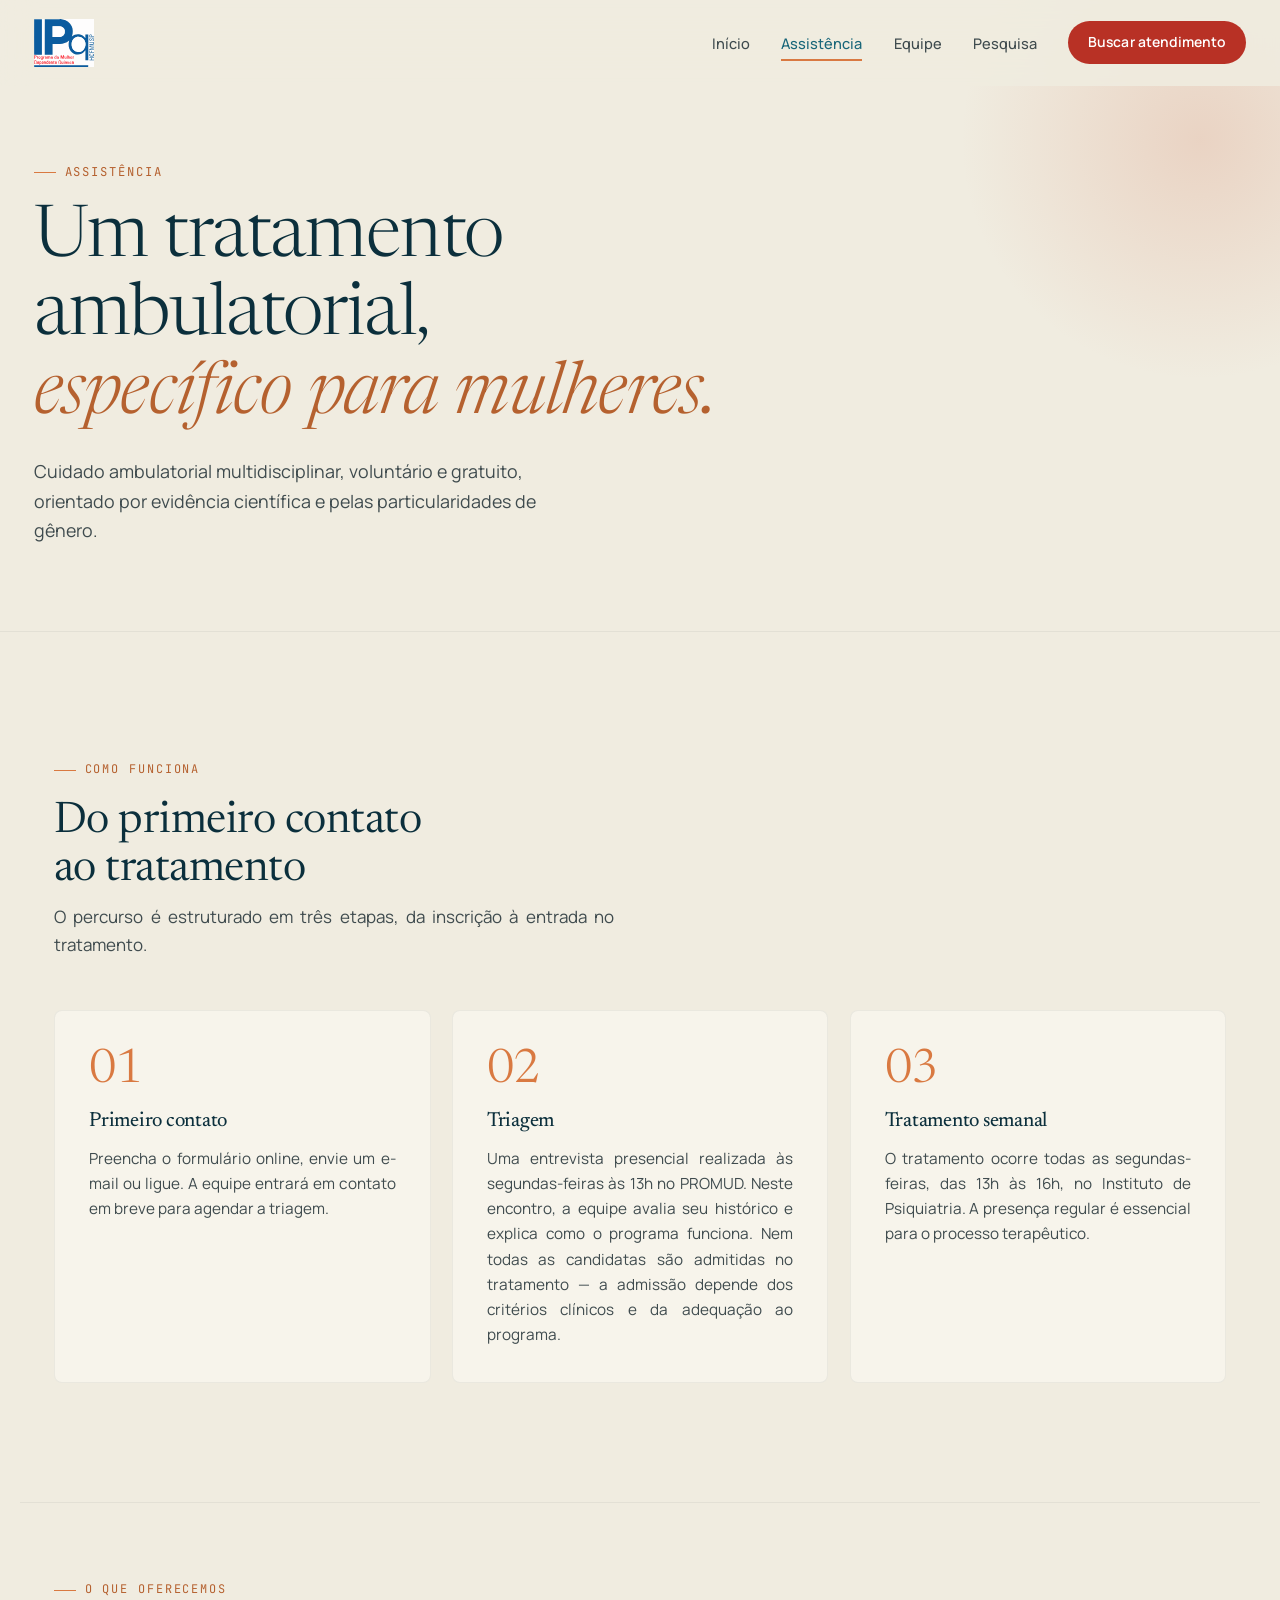
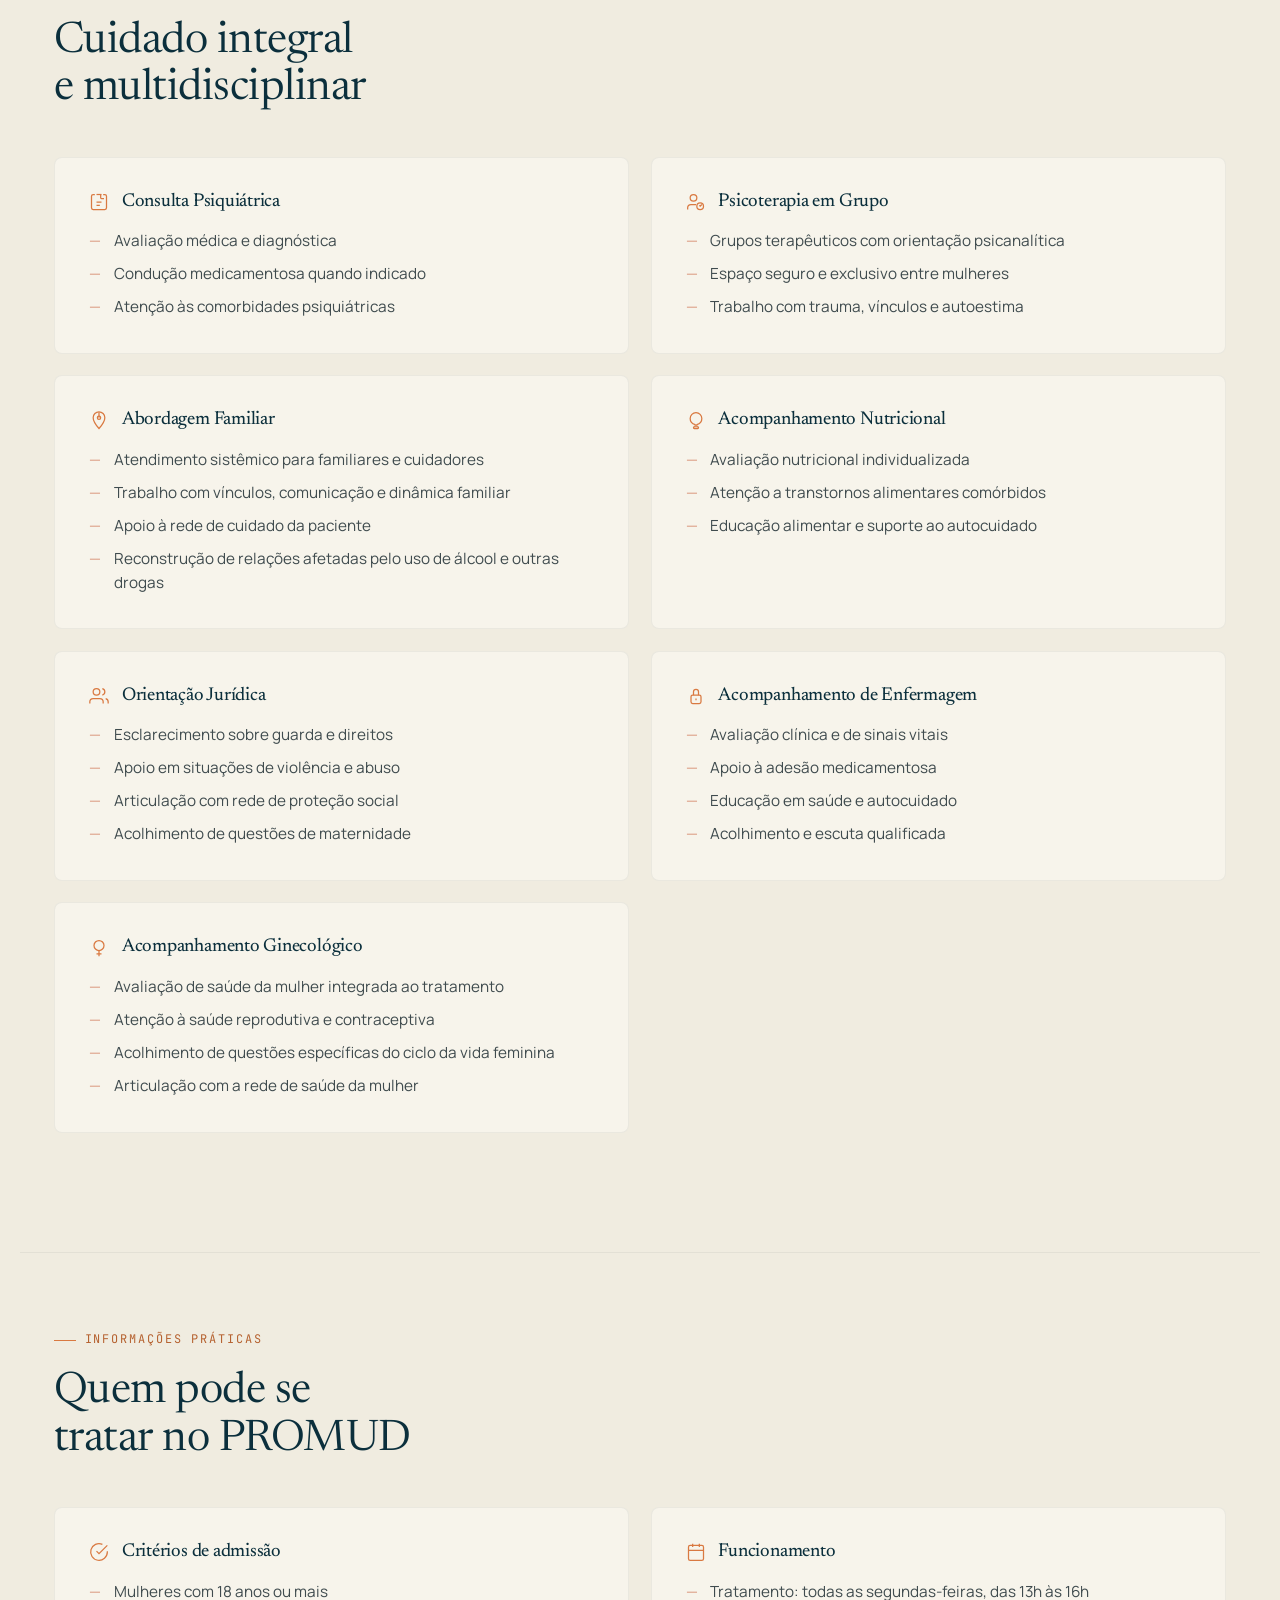
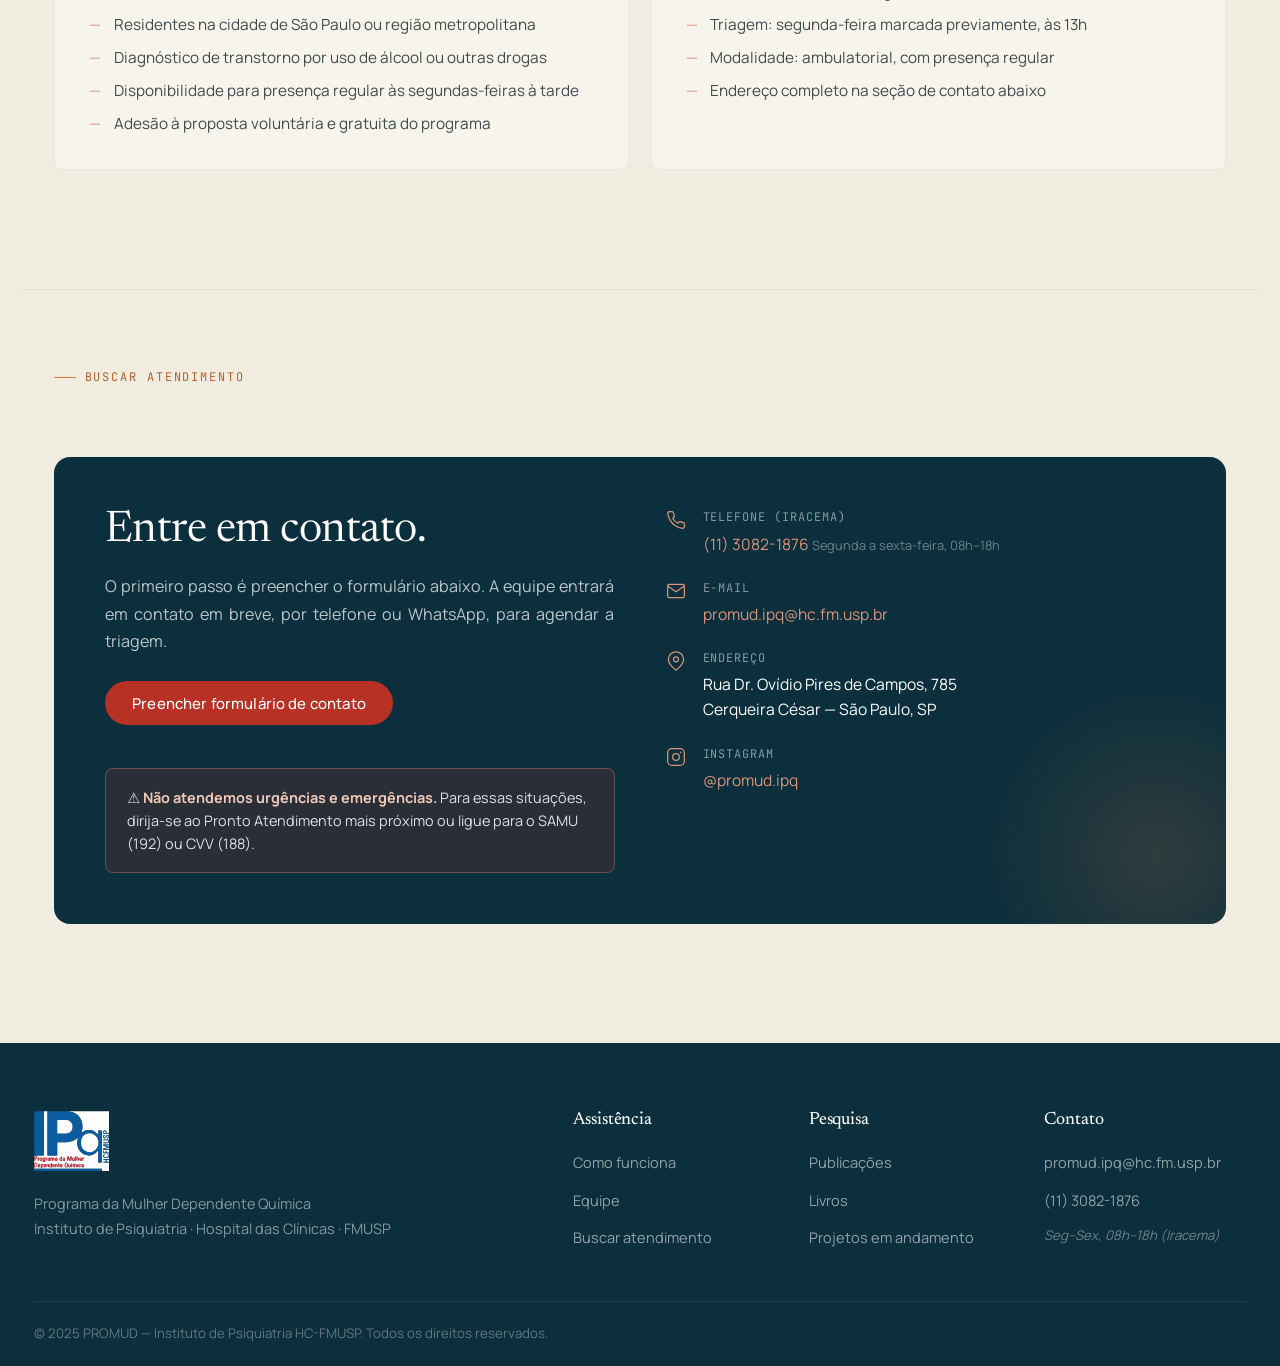
==== commit 90e163c2: "feat: add team member images and update profiles; enhance navigation links and content across multip" ====
--- a/assistencia.html
+++ b/assistencia.html
@@ -20,8 +20,8 @@
       <nav class="main-nav">
         <a href="index.html" class="nav-link">Início</a>
         <a href="assistencia.html" class="nav-link active">Assistência</a>
+        <a href="equipe.html" class="nav-link">Equipe</a>
         <a href="pesquisa.html" class="nav-link">Pesquisa</a>
-        <a href="equipe.html" class="nav-link">Equipe</a>
         <a href="#contato" class="nav-cta">Buscar atendimento</a>
       </nav>
       <button class="hamburger" id="hamburger" aria-label="Menu">
@@ -31,8 +31,8 @@
     <div class="mobile-nav" id="mobile-nav">
       <a href="index.html">Início</a>
       <a href="assistencia.html">Assistência</a>
+      <a href="equipe.html">Equipe</a>
       <a href="pesquisa.html">Pesquisa</a>
-      <a href="equipe.html">Equipe</a>
       <a href="#contato">Buscar atendimento</a>
     </div>
   </header>
@@ -265,6 +265,7 @@
         <div class="footer-col">
           <h4>Pesquisa</h4>
           <a href="pesquisa.html#publicacoes">Publicações</a>
+          <a href="pesquisa.html#livros">Livros</a>
           <a href="pesquisa.html#projetos">Projetos em andamento</a>
         </div>
         <div class="footer-col">
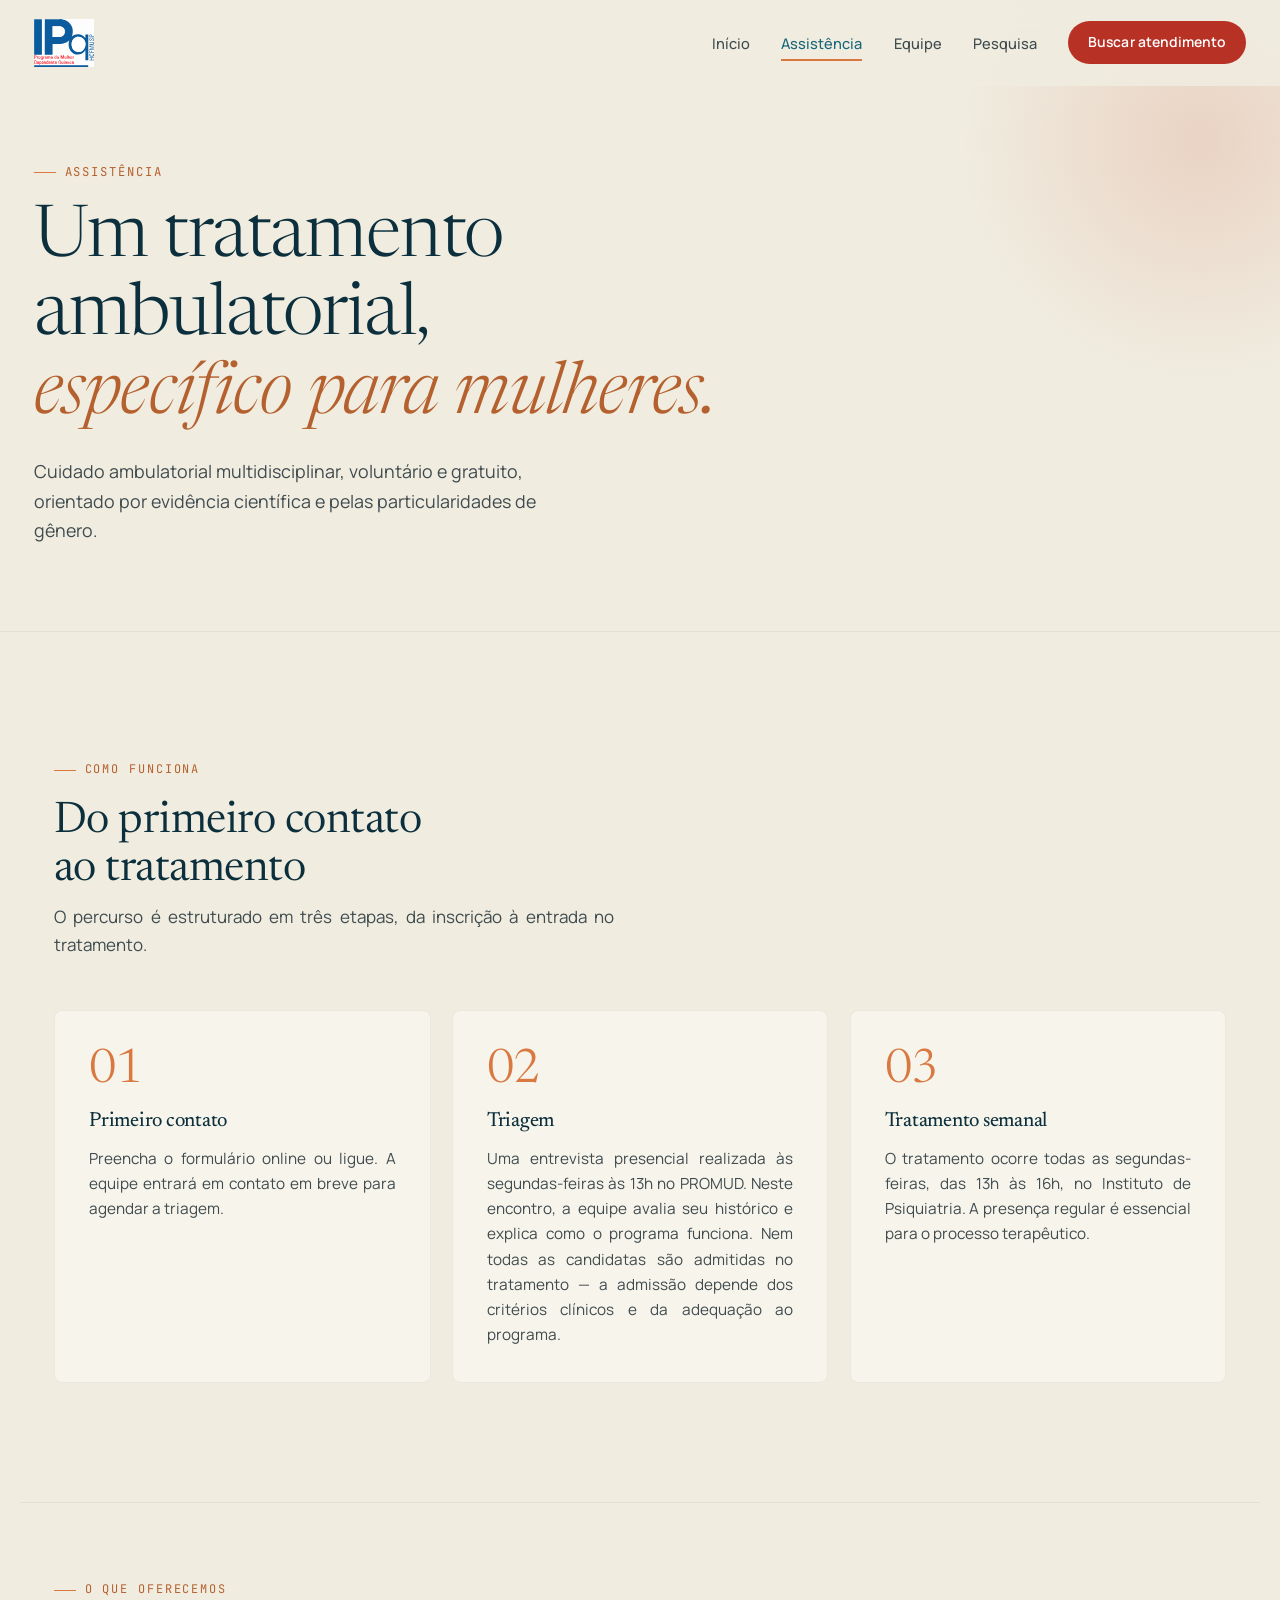
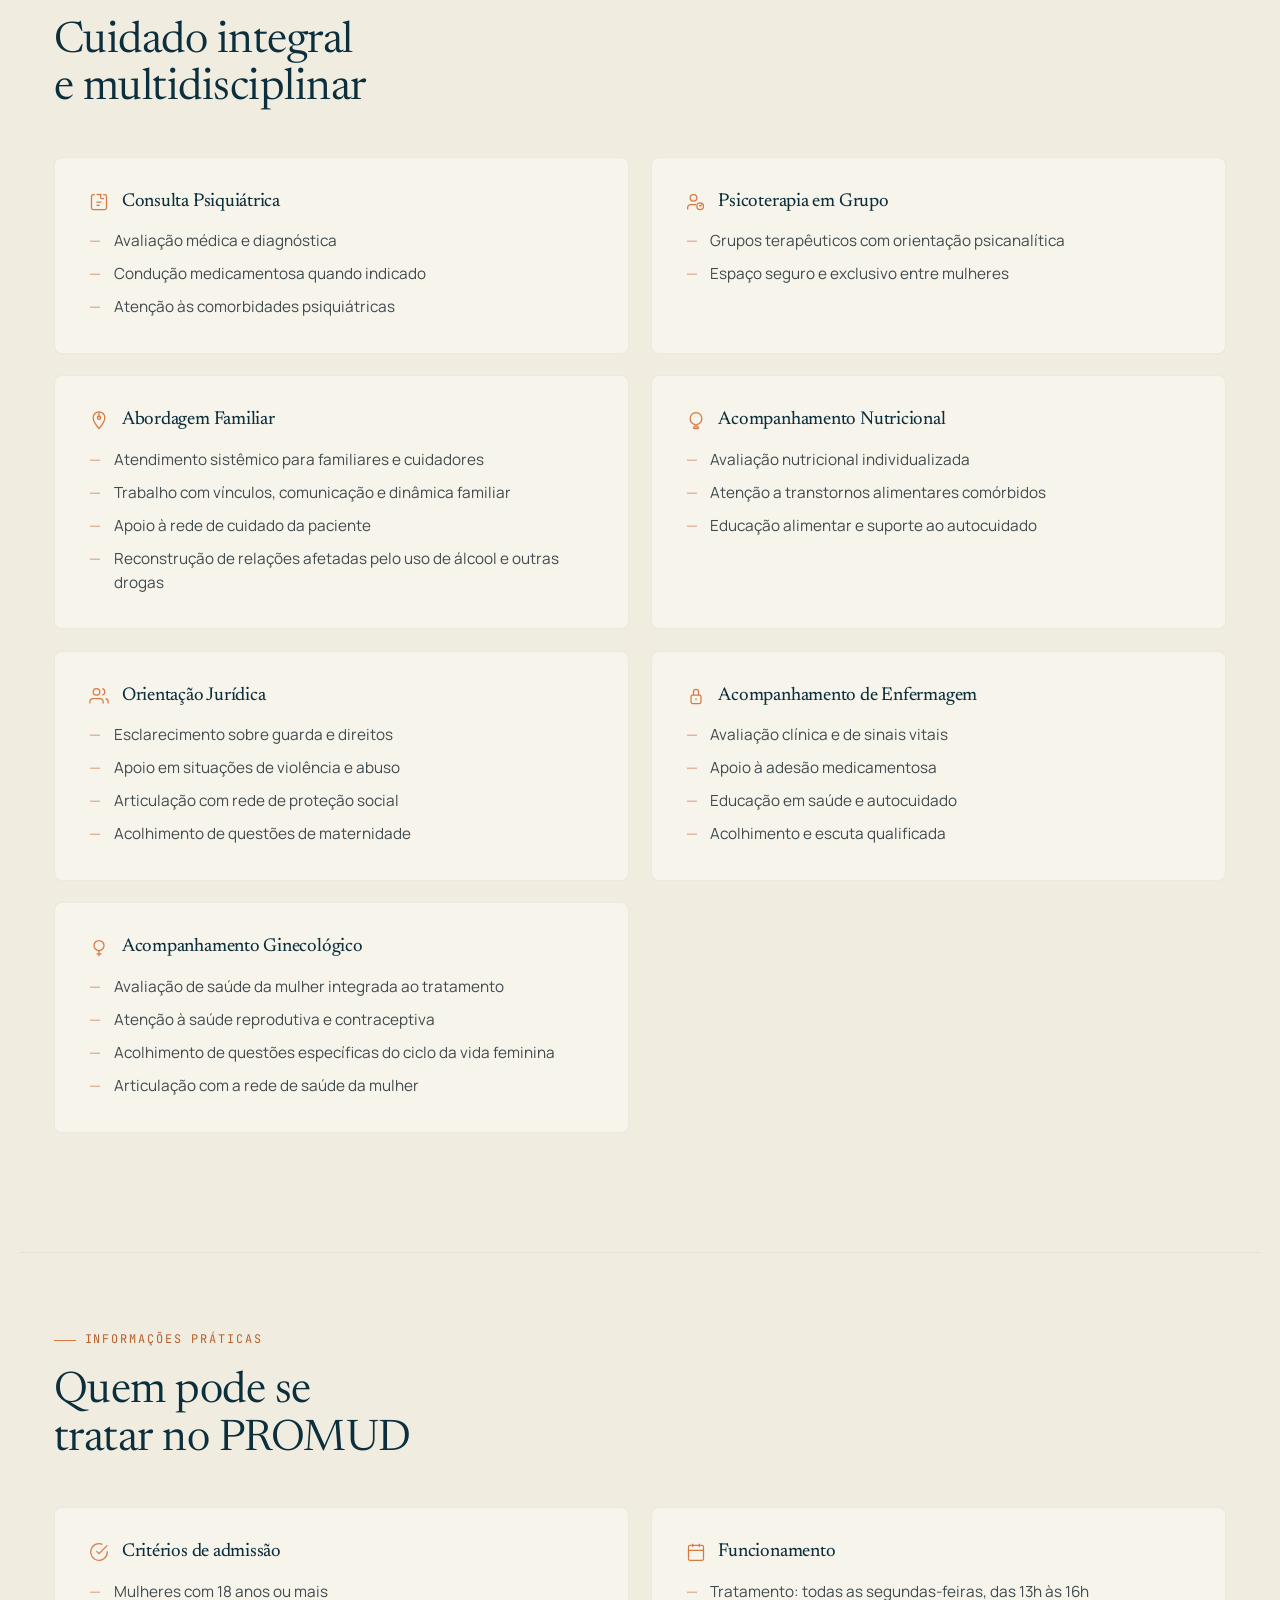
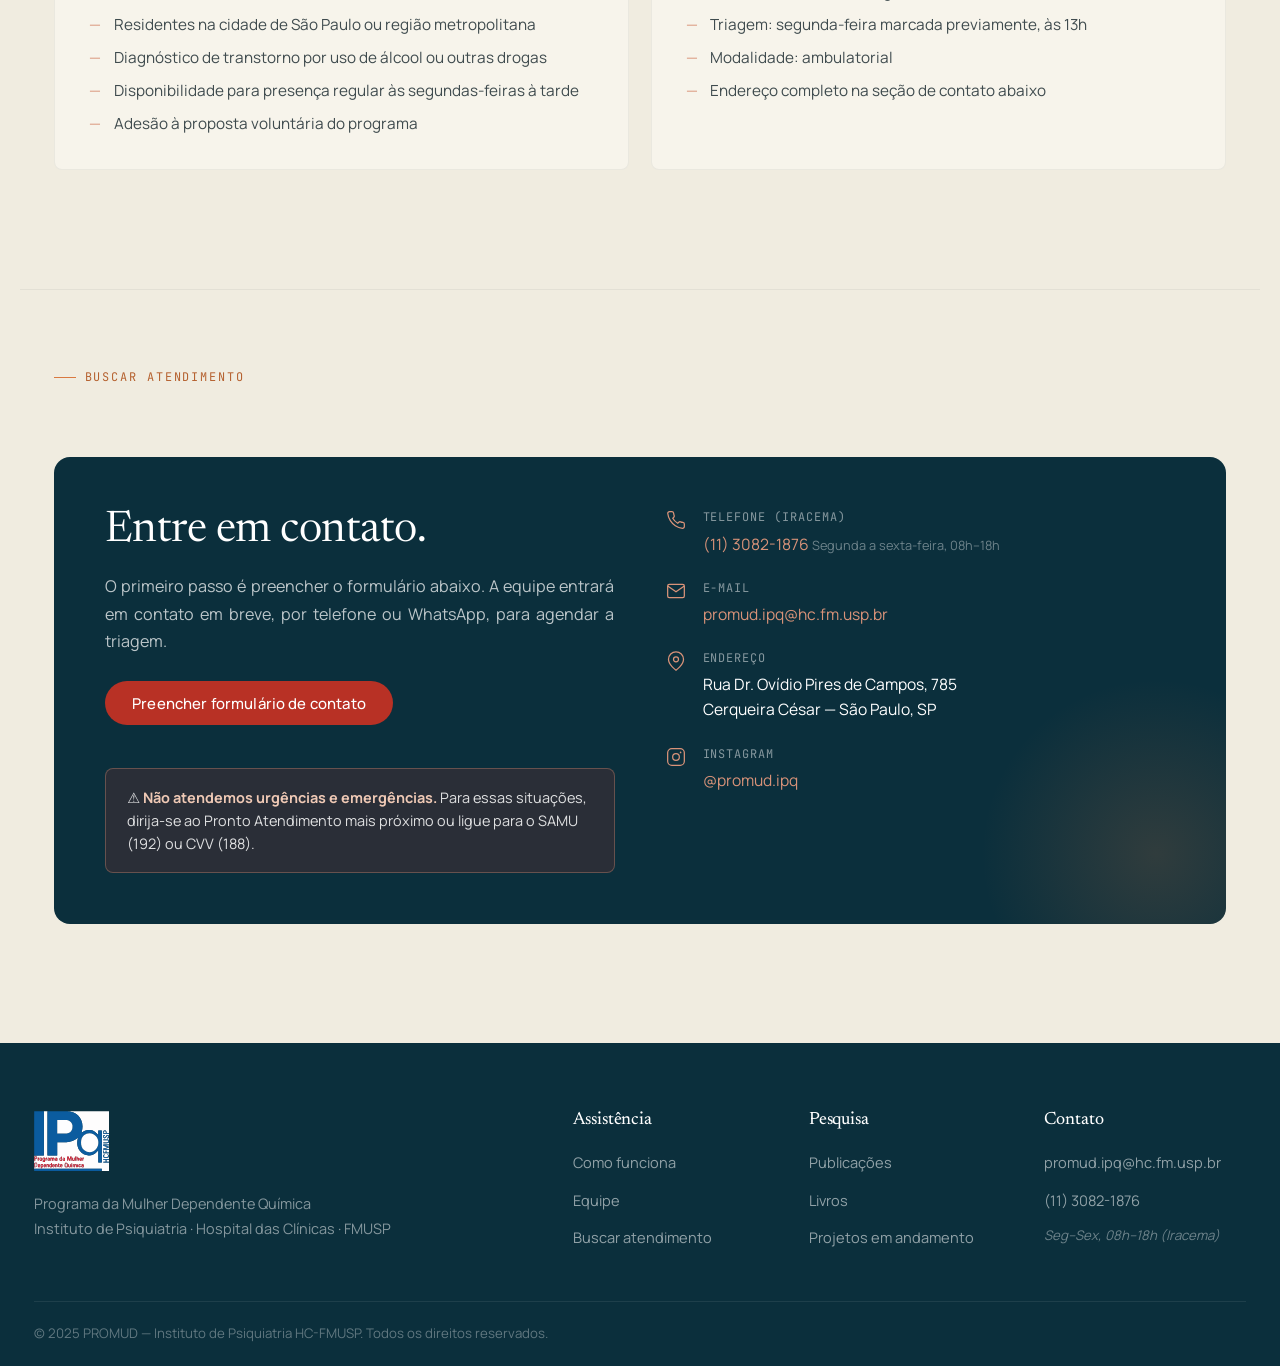
==== commit 5c275375: "feat: add .gitignore file and update team member bios for clarity; add new publication link" ====
--- a/assistencia.html
+++ b/assistencia.html
@@ -5,6 +5,18 @@
   <meta name="viewport" content="width=device-width, initial-scale=1.0" />
   <title>Assistência — PROMUD · IPq HC-FMUSP</title>
   <meta name="description" content="Como funciona o tratamento no PROMUD. Ambulatório especializado em mulheres com transtornos por uso de álcool e outras drogas no Instituto de Psiquiatria HC-FMUSP." />
+
+  <!-- Open Graph / link preview (WhatsApp, Facebook, LinkedIn) -->
+  <meta property="og:type" content="website" />
+  <meta property="og:site_name" content="PROMUD — Programa da Mulher com Dependência Química" />
+  <meta property="og:locale" content="pt_BR" />
+  <meta property="og:title" content="Assistência — PROMUD · IPq HC-FMUSP" />
+  <meta property="og:description" content="Como funciona o tratamento no PROMUD. Ambulatório especializado em mulheres com transtornos por uso de álcool e outras drogas no Instituto de Psiquiatria HC-FMUSP." />
+  <meta property="og:url" content="https://mulherdependentequimica.com.br/assistencia.html" />
+  <meta property="og:image" content="https://mulherdependentequimica.com.br/assets/logo.jpg" />
+  <meta property="og:image:alt" content="PROMUD" />
+  <meta name="twitter:card" content="summary_large_image" />
+
   <link rel="preconnect" href="https://fonts.googleapis.com" />
   <link rel="preconnect" href="https://fonts.gstatic.com" crossorigin />
   <link href="https://fonts.googleapis.com/css2?family=Newsreader:ital,opsz,wght@0,6..72,300;0,6..72,350;0,6..72,400;0,6..72,450;0,6..72,500;1,6..72,300;1,6..72,400&family=Manrope:wght@300;400;500;600;700&family=JetBrains+Mono:wght@400;500&display=swap" rel="stylesheet" />
@@ -55,7 +67,7 @@
       <div class="how-card reveal">
         <div class="how-num">01</div>
         <h3>Primeiro contato</h3>
-        <p>Preencha o formulário online, envie um e-mail ou ligue. A equipe entrará em contato em breve para agendar a triagem.</p>
+        <p>Preencha o formulário online ou ligue. A equipe entrará em contato em breve para agendar a triagem.</p>
       </div>
       <div class="how-card reveal" style="transition-delay: 0.1s">
         <div class="how-num">02</div>
@@ -96,7 +108,6 @@
         <ul>
           <li>Grupos terapêuticos com orientação psicanalítica</li>
           <li>Espaço seguro e exclusivo entre mulheres</li>
-          <li>Trabalho com trauma, vínculos e autoestima</li>
         </ul>
       </div>
       <div class="info-card reveal">
@@ -178,7 +189,7 @@
           <li>Residentes na cidade de São Paulo ou região metropolitana</li>
           <li>Diagnóstico de transtorno por uso de álcool ou outras drogas</li>
           <li>Disponibilidade para presença regular às segundas-feiras à tarde</li>
-          <li>Adesão à proposta voluntária e gratuita do programa</li>
+          <li>Adesão à proposta voluntária do programa</li>
         </ul>
       </div>
       <div class="info-card reveal">
@@ -189,7 +200,7 @@
         <ul>
           <li>Tratamento: todas as segundas-feiras, das 13h às 16h</li>
           <li>Triagem: segunda-feira marcada previamente, às 13h</li>
-          <li>Modalidade: ambulatorial, com presença regular</li>
+          <li>Modalidade: ambulatorial</li>
           <li>Endereço completo na seção de contato abaixo</li>
         </ul>
       </div>
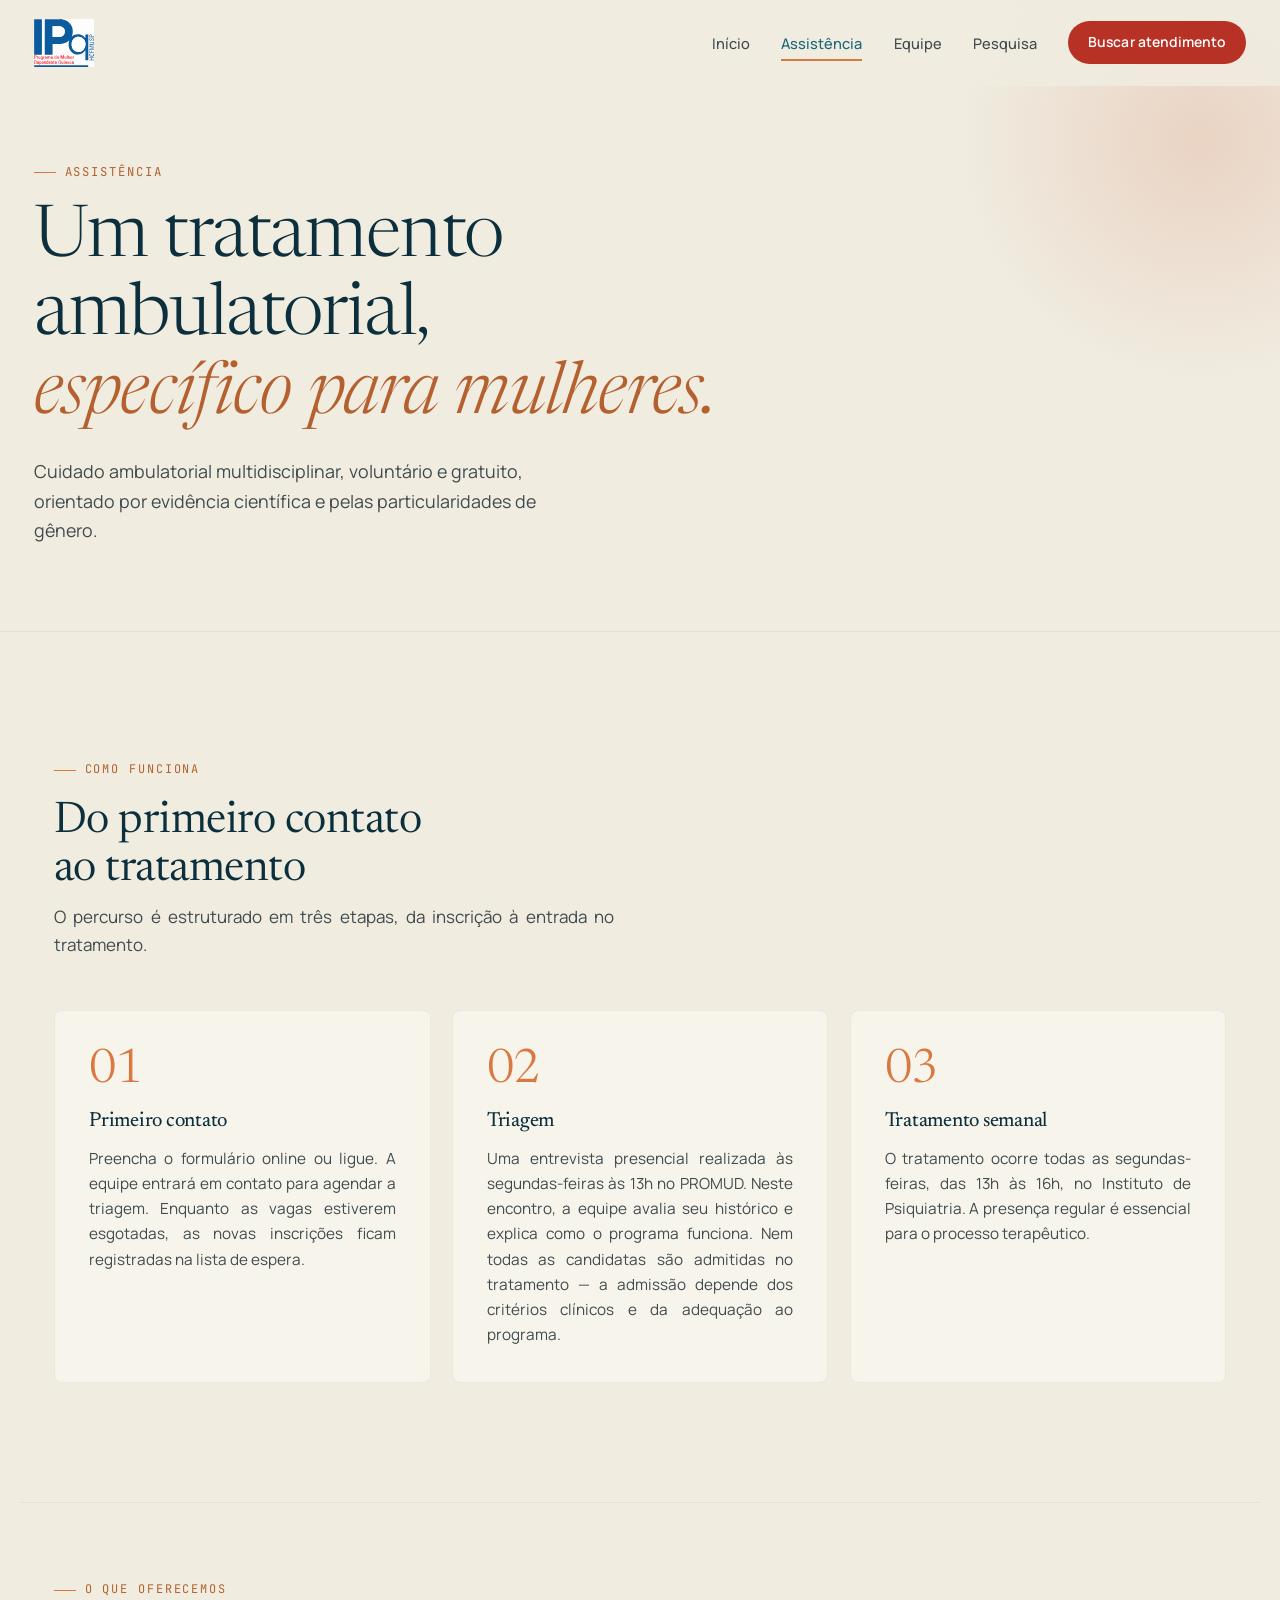
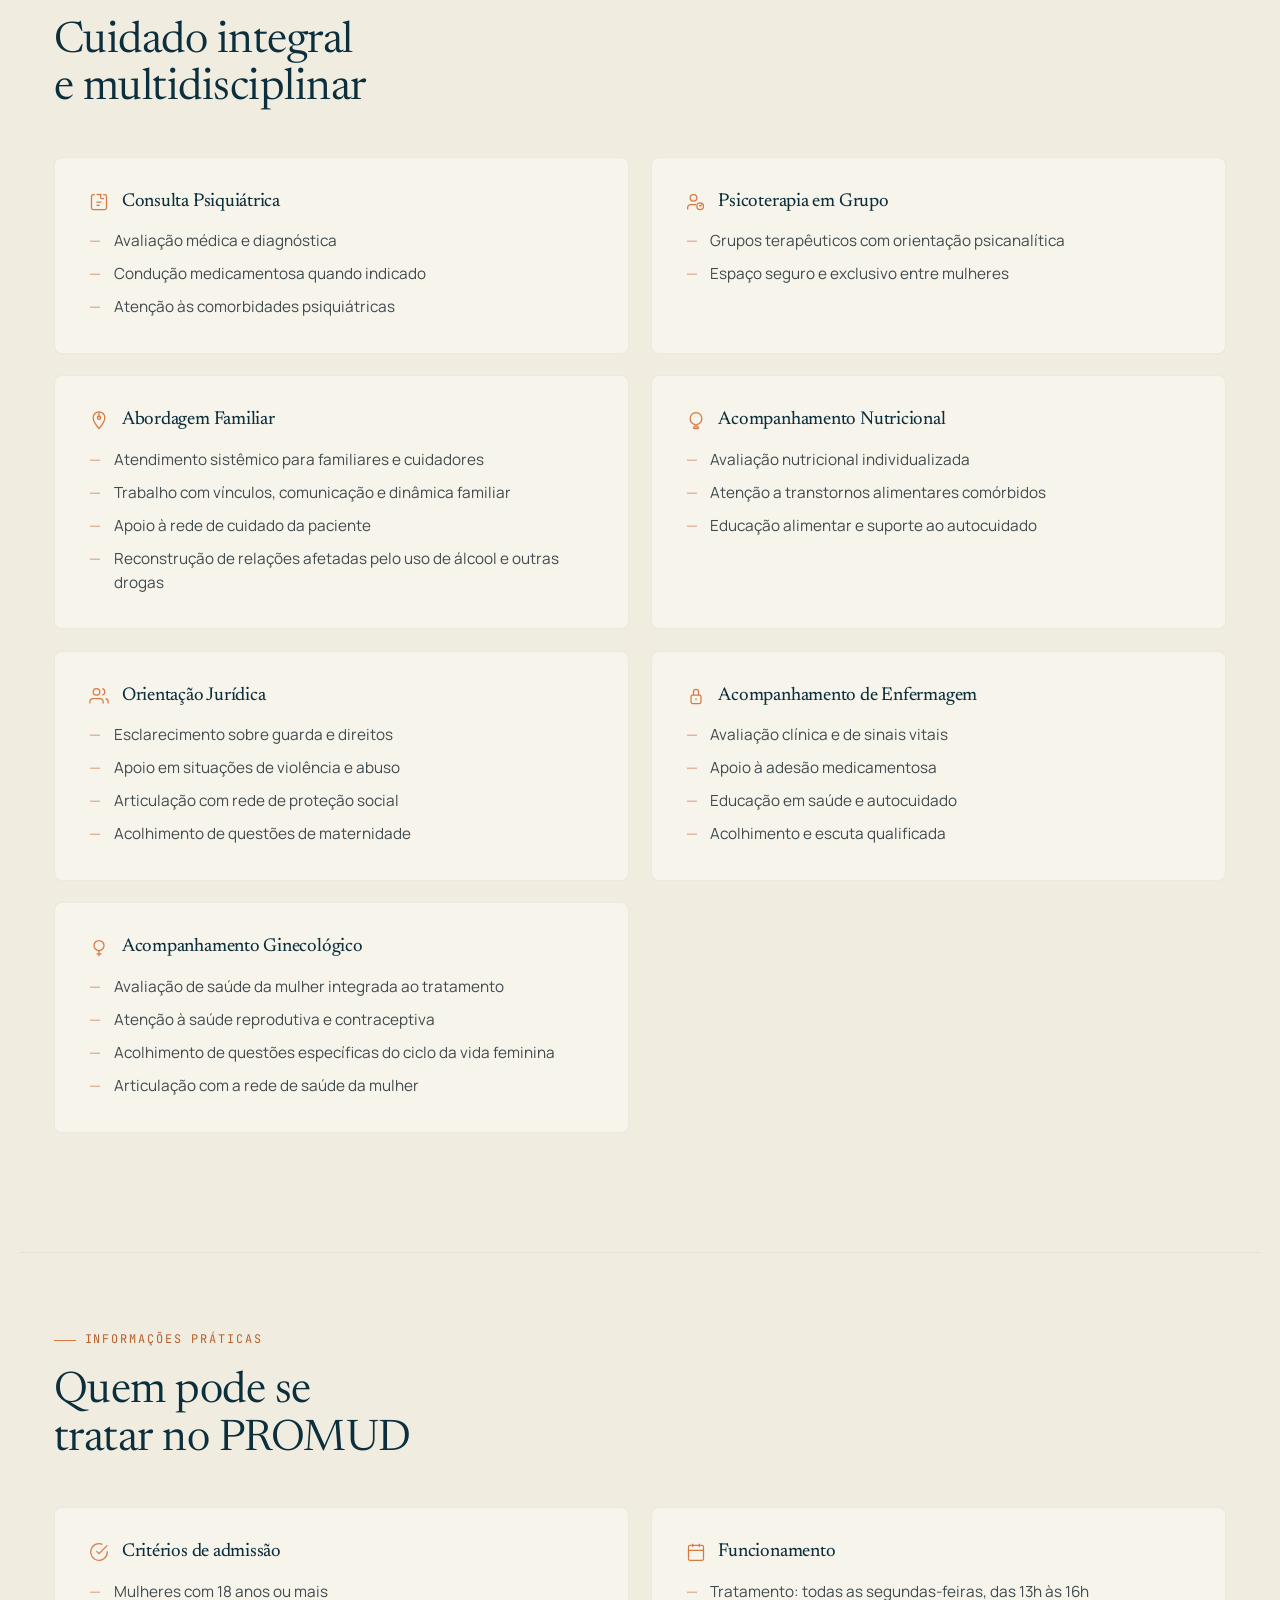
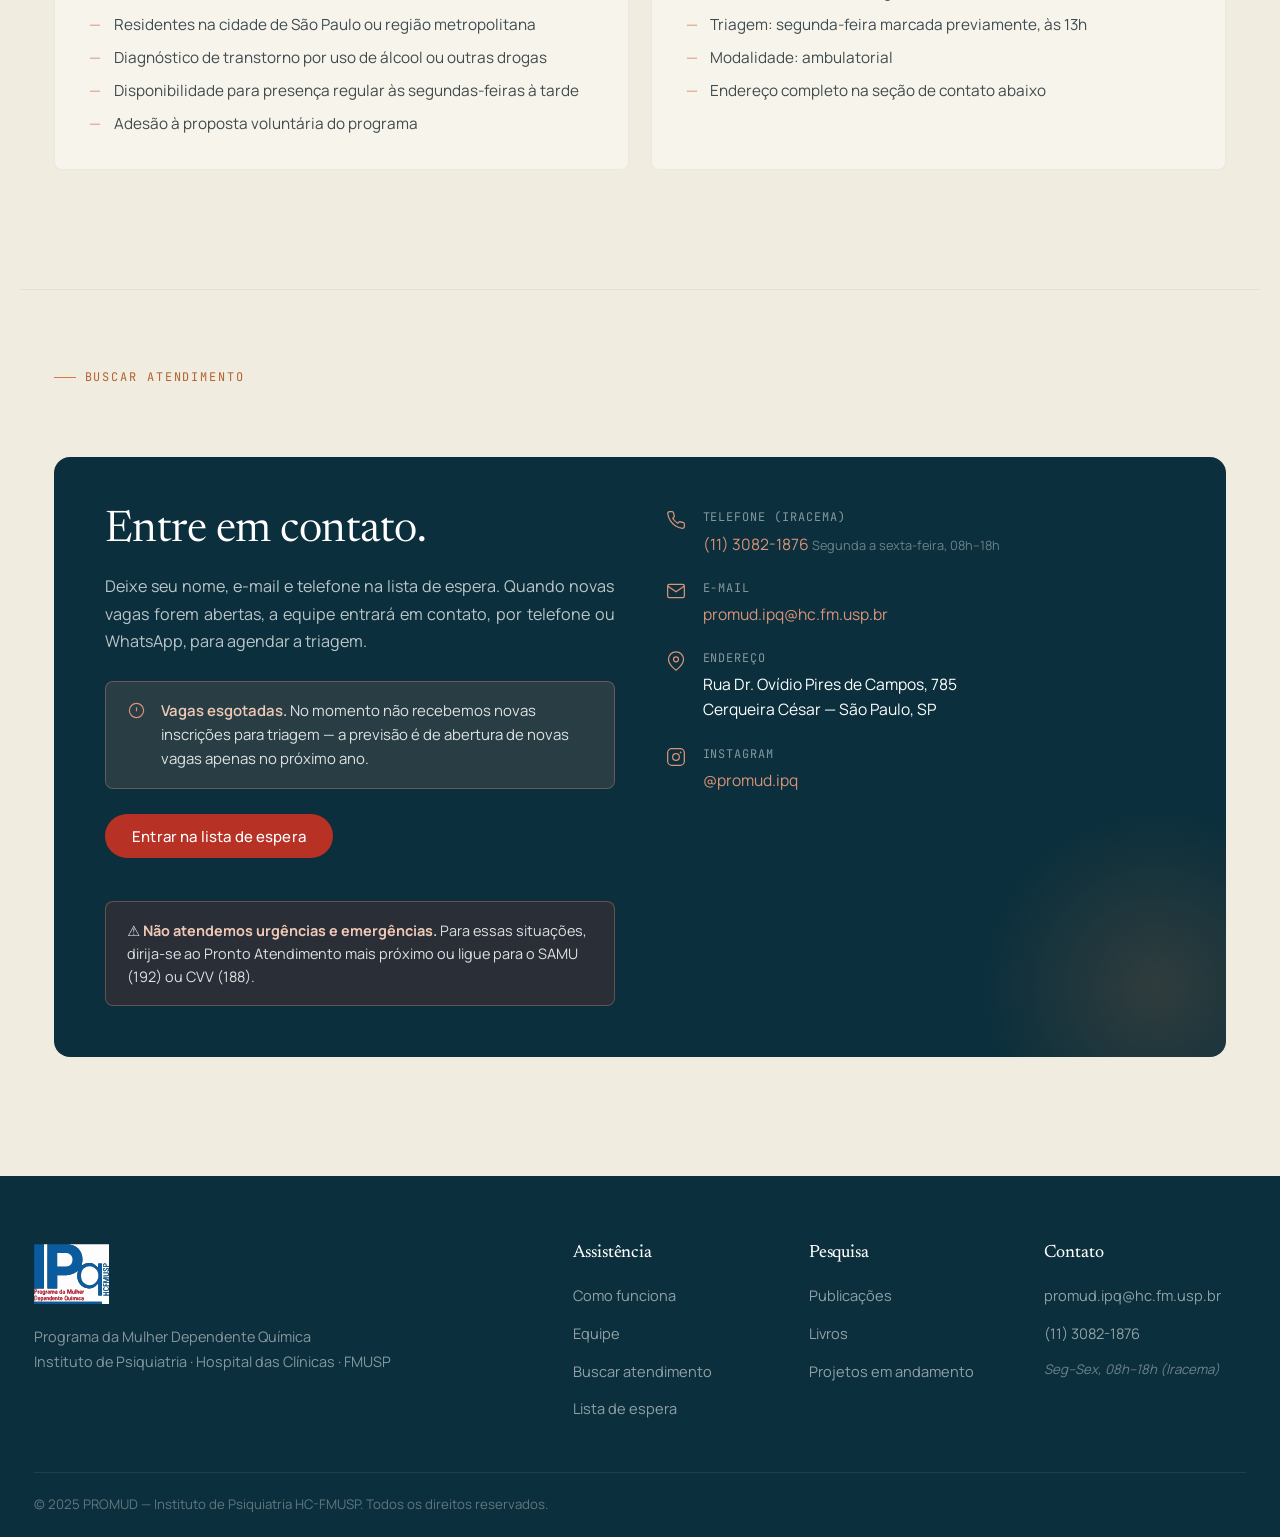
==== commit 0be8a2e7: "feat: implement waitlist form and update related content across the website" ====
--- a/assistencia.html
+++ b/assistencia.html
@@ -67,7 +67,7 @@
       <div class="how-card reveal">
         <div class="how-num">01</div>
         <h3>Primeiro contato</h3>
-        <p>Preencha o formulário online ou ligue. A equipe entrará em contato em breve para agendar a triagem.</p>
+        <p>Preencha o formulário online ou ligue. A equipe entrará em contato para agendar a triagem. Enquanto as vagas estiverem esgotadas, as novas inscrições ficam registradas na lista de espera.</p>
       </div>
       <div class="how-card reveal" style="transition-delay: 0.1s">
         <div class="how-num">02</div>
@@ -215,9 +215,13 @@
     <div class="contact-block reveal">
       <div>
         <h2>Entre em contato.</h2>
-        <p>O primeiro passo é preencher o formulário abaixo. A equipe entrará em contato em breve, por telefone ou WhatsApp, para agendar a triagem.</p>
-        <a href="https://forms.gle/j1ZZpUedTJnzudqb7" target="_blank" rel="noopener" class="btn btn-red" style="margin-bottom: 1.5rem;">
-          Preencher formulário de contato
+        <p>Deixe seu nome, e-mail e telefone na lista de espera. Quando novas vagas forem abertas, a equipe entrará em contato, por telefone ou WhatsApp, para agendar a triagem.</p>
+        <div class="slots-notice">
+          <svg viewBox="0 0 24 24" fill="none" stroke="currentColor" stroke-width="1.5"><circle cx="12" cy="12" r="9"/><path d="M12 8v5"/><path d="M12 16h.01"/></svg>
+          <span><strong>Vagas esgotadas.</strong> No momento não recebemos novas inscrições para triagem — a previsão é de abertura de novas vagas apenas no próximo ano.</span>
+        </div>
+        <a href="lista-espera.html" class="btn btn-red" style="margin-bottom: 1.5rem;">
+          Entrar na lista de espera
         </a>
         <div class="warning-box">
           ⚠️ <strong>Não atendemos urgências e emergências.</strong> Para essas situações, dirija-se ao Pronto Atendimento mais próximo ou ligue para o SAMU (192) ou CVV (188).
@@ -272,6 +276,7 @@
           <a href="assistencia.html">Como funciona</a>
           <a href="equipe.html">Equipe</a>
           <a href="#contato">Buscar atendimento</a>
+          <a href="lista-espera.html">Lista de espera</a>
         </div>
         <div class="footer-col">
           <h4>Pesquisa</h4>
--- a/style.css
+++ b/style.css
@@ -1567,3 +1567,172 @@
   .footer-links { grid-template-columns: 1fr; }
   .team-grid { grid-template-columns: 1fr 1fr; }
 }
+
+/* ============================================
+   LISTA DE ESPERA (formulário)
+   ============================================ */
+.waitlist-grid {
+  display: grid;
+  grid-template-columns: 1.05fr 0.95fr;
+  gap: 2.5rem;
+  align-items: start;
+  margin-top: 3rem;
+}
+.waitlist-aside {
+  display: flex;
+  flex-direction: column;
+  gap: 1.25rem;
+}
+.waitlist-warning {
+  background: rgba(184,49,37,0.07);
+  border: 1px solid rgba(184,49,37,0.22);
+  border-radius: var(--radius-md);
+  padding: 1rem 1.25rem;
+  font-size: 0.85rem;
+  color: var(--ink-mid);
+  line-height: 1.6;
+}
+.waitlist-warning strong { color: var(--red-deep); font-weight: 600; }
+
+/* ---- FORM CARD ---- */
+.form-card {
+  background: var(--paper-light);
+  border: 1px solid var(--rule);
+  border-radius: var(--radius-lg);
+  padding: 2.5rem;
+  box-shadow: var(--shadow);
+}
+.field { margin-bottom: 1.35rem; }
+.field label {
+  display: block;
+  font-family: var(--font-mono);
+  font-size: 0.68rem;
+  letter-spacing: 0.14em;
+  text-transform: uppercase;
+  color: var(--ink-soft);
+  margin-bottom: 0.5rem;
+}
+.field input {
+  width: 100%;
+  padding: 0.85rem 1rem;
+  font-family: var(--font-body);
+  font-size: 0.95rem;
+  color: var(--ink);
+  background: #fff;
+  border: 1px solid var(--rule);
+  border-radius: var(--radius-md);
+  transition: border-color 0.2s, box-shadow 0.2s;
+}
+.field input::placeholder { color: var(--ink-soft); opacity: 0.6; }
+.field input:hover { border-color: var(--teal-line); }
+.field input:focus {
+  outline: none;
+  border-color: var(--teal);
+  box-shadow: 0 0 0 3px var(--teal-soft);
+}
+.field input.invalid {
+  border-color: var(--red);
+  box-shadow: 0 0 0 3px rgba(184,49,37,0.10);
+}
+.field-hint {
+  display: block;
+  font-size: 0.76rem;
+  color: var(--ink-soft);
+  margin-top: 0.45rem;
+  line-height: 1.5;
+}
+#waitlist-submit { margin-top: 0.5rem; }
+#waitlist-submit[disabled] {
+  opacity: 0.6;
+  cursor: not-allowed;
+  transform: none;
+  box-shadow: none;
+}
+.form-status {
+  font-size: 0.84rem;
+  line-height: 1.55;
+  color: var(--red-deep);
+  margin-top: 1rem;
+}
+.form-status:empty { display: none; }
+.form-note {
+  font-size: 0.78rem;
+  color: var(--ink-soft);
+  line-height: 1.65;
+  margin-top: 1.5rem;
+  padding-top: 1.25rem;
+  border-top: 1px solid var(--rule-soft);
+}
+.form-note a { color: var(--teal); border-bottom: 1px solid var(--teal-line); }
+.form-note a:hover { color: var(--teal-deep); border-bottom-color: var(--teal); }
+
+/* ---- ESTADO DE SUCESSO ---- */
+.form-success[hidden] { display: none; }
+.form-success {
+  display: flex;
+  flex-direction: column;
+  align-items: flex-start;
+  gap: 0.75rem;
+  padding: 0.5rem 0;
+}
+.form-success svg {
+  width: 34px; height: 34px;
+  color: var(--teal);
+}
+.form-success h3 {
+  font-size: 1.35rem;
+  color: var(--teal-darker);
+}
+.form-success p {
+  font-size: 0.92rem;
+  color: var(--ink-mid);
+  line-height: 1.7;
+}
+
+/* ---- AVISO DE VAGAS ESGOTADAS (index / assistência) ---- */
+.slots-notice {
+  display: flex;
+  align-items: flex-start;
+  gap: 0.85rem;
+  background: rgba(217,147,121,0.14);
+  border: 1px solid rgba(217,121,65,0.28);
+  border-radius: var(--radius-md);
+  padding: 1rem 1.25rem;
+  font-size: 0.88rem;
+  line-height: 1.6;
+  color: var(--ink-mid);
+  margin-bottom: 1.5rem;
+  text-align: left;
+}
+.slots-notice svg {
+  width: 19px; height: 19px;
+  color: var(--terracotta-deep);
+  flex-shrink: 0;
+  margin-top: 2px;
+}
+.slots-notice strong { color: var(--teal-darker); font-weight: 600; }
+.contact-block .slots-notice {
+  background: rgba(217,147,121,0.14);
+  border-color: rgba(217,147,121,0.35);
+  color: rgba(255,255,255,0.85);
+}
+.contact-block .slots-notice svg { color: var(--peach); }
+.contact-block .slots-notice strong { color: var(--peach-soft); }
+.cta-section .slots-notice {
+  background: rgba(255,255,255,0.10);
+  border-color: rgba(255,255,255,0.28);
+  color: rgba(255,255,255,0.85);
+  max-width: 620px;
+  margin: 0 0 1.75rem;
+}
+.cta-section .slots-notice svg { color: var(--peach-soft); }
+.cta-section .slots-notice strong { color: #fff; }
+
+@media (max-width: 1024px) {
+  .waitlist-grid { grid-template-columns: 1fr; gap: 2rem; }
+}
+
+@media (max-width: 768px) {
+  .form-card { padding: 1.75rem 1.35rem; }
+  #waitlist-submit { width: 100%; justify-content: center; }
+}
